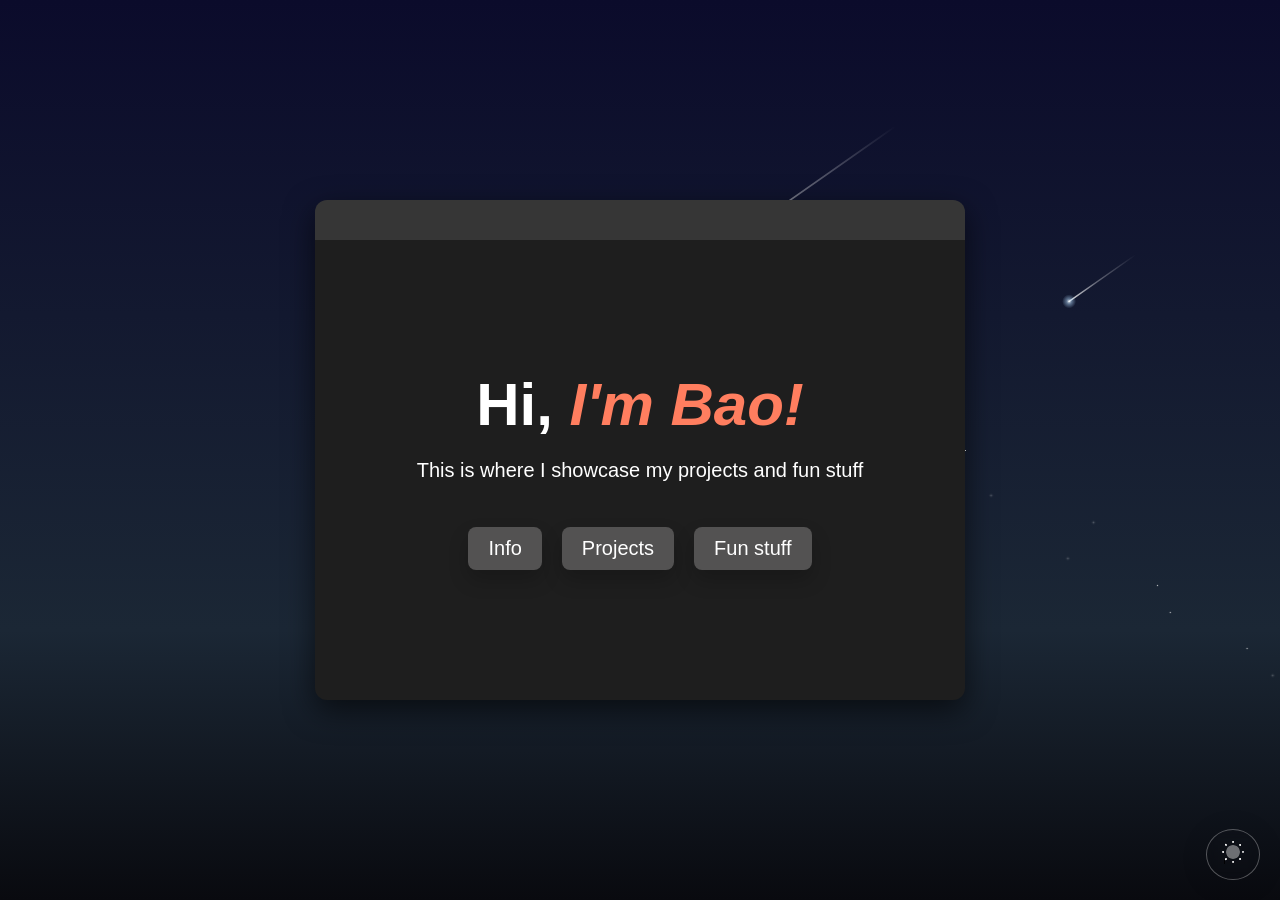
==== index.html @ 6e3f6411 "Add files via upload" ====
<!DOCTYPE html>
<html lang="en">
<head>
    <meta charset="UTF-8">
    <meta name="viewport" content="width=device-width, initial-scale=1.0, maximum-scale=1.0, user-scalable=no">
    <title>Bao's Website</title>
    <link rel="stylesheet" href="design.css">
</head>
<body>
    <div class="card">
        <h1>Hi, <em class="orange">I'm Bao!</em></h1>
        <p>This is where I showcase my projects and fun stuff</p>

        <div class="button-group">
            <button id="btn1">Info</button>
            <button id="btn2">Projects</button>
            <button id="btn3">Fun stuff</button>
        </div>

        <!-- POPUP 1 - Info -->
        <div class="popup" id="popup1">
            <div class="popup-content popup-info" id="infoScroll">
                <div class="scroll-progress-bar" id="scrollProgressBar"></div>
                <button class="close-btn close-btn-info" aria-label="Close">
                    <svg class="close-icon" viewBox="0 0 40 40" xmlns="http://www.w3.org/2000/svg">
                        <circle class="close-ring" cx="20" cy="20" r="17" fill="none" stroke-width="2"/>
                        <line class="close-line" x1="13" y1="13" x2="27" y2="27" stroke-width="2.5" stroke-linecap="round"/>
                        <line class="close-line" x1="27" y1="13" x2="13" y2="27" stroke-width="2.5" stroke-linecap="round"/>
                    </svg>
                </button>

                <!-- Header banner -->
                <div class="info-header">
                    <img src="Bao.jpg" alt="Avatar" class="info-avatar">
                    <h2 class="info-name">Bao Nguyen</h2>
                    <p class="info-title"><span id="typedTitle"></span><span class="typed-cursor">|</span></p>
                    <div class="info-status">
                        <span class="status-dot"></span>
                        Online
                    </div>
                </div>

                <!-- Body -->
                <div class="info-body">

                    <!-- About -->
                    <div class="info-section">
                        <div class="section-header">About <span class="section-line"></span></div>
                        <div class="info-row border-bottom">
                            <span class="info-label">Full name</span>
                            <span class="info-value">Bao Nguyen</span>
                        </div>
                        <div class="info-row border-bottom">
                            <span class="info-label">Date of birth</span>
                            <span class="info-value">Jan 22, 2004</span>
                        </div>
                        <div class="info-row">
                            <span class="info-label">Temporary Location:</span>
                            <span class="info-value">Orlando, Florida, US</span>
                        </div>
                    </div>

                    <!-- Spoken Languages -->
                    <div class="info-section">
                        <div class="section-header">Spoken Languages <span class="section-line"></span></div>
                        <div class="tag-row">
                            <span class="lang-tag">
                                &#127483;&#127475; Vietnamese
                                <span class="lang-badge badge-native">Native</span>
                            </span>
                            <span class="lang-tag">
                                &#127482;&#127480; English
                                <span class="lang-badge badge-fluent">Fluent</span>
                            </span>
                        </div>
                    </div>

                    <!-- Education -->
                    <div class="info-section">
                        <div class="section-header">Education <span class="section-line"></span></div>
                        <div class="edu-row border-bottom">
                            <div class="edu-icon">&#127963;&#65039;</div>
                            <div>
                                <div class="edu-name">University of Central Florida</div>
                                <div class="edu-sub">UCF &mdash; Computer Science</div>
                            </div>
                        </div>
                        <div class="edu-row">
                            <div class="edu-icon">&#128218;</div>
                            <div>
                                <div class="edu-name">Valencia College</div>
                                <div class="edu-sub">Associate of Arts</div>
                            </div>
                        </div>
                    </div>

                    <!-- Programming Languages -->
                    <div class="info-section">
                        <div class="section-header">Programming Languages <span class="section-line"></span></div>

                        <div class="keyboard-tray">
                            <div class="keyboard-label">// bao's stack</div>

                            <!-- Row 1: Python · HTML · CSS -->
                            <div class="key-row">
                                <div class="keycap" data-lang="Python" data-pct="100" data-col="#ffd343" data-desc="scripting &amp; automation" style="background:#b38700;box-shadow:0 5px 0 #7a5c00,0 6px 12px rgba(0,0,0,0.4);">
                                    <div class="kc-face" style="background:linear-gradient(145deg,#ffd343,#f0bc1a);">
                                        <span class="kc-emoji">🐍</span>
                                        <span class="kc-label" style="color:#3d2800;">Python</span>
                                        <span class="kc-sub" style="color:#7a5200;">.py</span>
                                    </div>
                                </div>
                                <div class="keycap" data-lang="HTML" data-pct="100" data-col="#e34c26" data-desc="markup &amp; structure" style="background:#8a2510;box-shadow:0 5px 0 #5a1008,0 6px 12px rgba(0,0,0,0.4);">
                                    <div class="kc-face" style="background:linear-gradient(145deg,#e34c26,#c43a1a);">
                                        <span class="kc-emoji">🌐</span>
                                        <span class="kc-label" style="color:#ffe8e0;">HTML</span>
                                        <span class="kc-sub" style="color:rgba(255,220,200,0.6);">.html</span>
                                    </div>
                                </div>
                                <div class="keycap" data-lang="CSS" data-pct="100" data-col="#4a90d9" data-desc="styling &amp; layout" style="background:#14318a;box-shadow:0 5px 0 #0c1f5e,0 6px 12px rgba(0,0,0,0.4);">
                                    <div class="kc-face" style="background:linear-gradient(145deg,#3b5ce4,#264de4);">
                                        <span class="kc-emoji">🎨</span>
                                        <span class="kc-label" style="color:#e0eaff;">CSS</span>
                                        <span class="kc-sub" style="color:rgba(180,200,255,0.6);">.css</span>
                                    </div>
                                </div>
                            </div>

                            <!-- Row 2: C++ · JS · TS -->
                            <div class="key-row key-row-offset">
                                <div class="keycap" data-lang="C++" data-pct="95" data-col="#6ab0f5" data-desc="systems &amp; algorithms" style="background:#003d6e;box-shadow:0 5px 0 #002244,0 6px 12px rgba(0,0,0,0.4);">
                                    <div class="kc-face" style="background:linear-gradient(145deg,#0077cc,#00599c);">
                                        <span class="kc-emoji">⚙️</span>
                                        <span class="kc-label" style="color:#cce8ff;">C++</span>
                                        <span class="kc-sub" style="color:rgba(150,210,255,0.6);">.cpp</span>
                                    </div>
                                </div>
                                <div class="keycap" data-lang="JavaScript" data-pct="80" data-col="#f7df1e" data-desc="web interactivity" style="background:#7a6200;box-shadow:0 5px 0 #4a3a00,0 6px 12px rgba(0,0,0,0.4);">
                                    <div class="kc-face" style="background:linear-gradient(145deg,#f7df1e,#e8cc00);">
                                        <span class="kc-emoji">☕</span>
                                        <span class="kc-label" style="color:#2d2200;">JS</span>
                                        <span class="kc-sub" style="color:rgba(80,60,0,0.5);">.js</span>
                                    </div>
                                </div>
                                <div class="keycap" data-lang="TypeScript" data-pct="50" data-col="#4a90d9" data-desc="typed JS &amp; safety" style="background:#1a3d6e;box-shadow:0 5px 0 #0e2444,0 6px 12px rgba(0,0,0,0.4);">
                                    <div class="kc-face" style="background:linear-gradient(145deg,#4a90d9,#3178c6);">
                                        <svg width="20" height="20" viewBox="0 0 400 400" xmlns="http://www.w3.org/2000/svg" style="border-radius:4px;flex-shrink:0;margin-bottom:2px;">
                                            <rect width="400" height="400" rx="40" fill="rgba(255,255,255,0.15)"/>
                                            <path d="M87.7 242.3v-23.6h96.6v23.6H148v117.4h-24.1V242.3H87.7zm128.4-23.6h27.3l32.7 52.8 32.7-52.8H336l-48.7 74.4 52.1 79.7h-27.7l-35.3-56.7-35.1 56.7h-27.5l52.3-79.7-50-74.4z" fill="white"/>
                                        </svg>
                                        <span class="kc-label" style="color:#e0f0ff;">TypeScript</span>
                                        <span class="kc-sub" style="color:rgba(180,220,255,0.6);">.ts</span>
                                    </div>
                                </div>
                            </div>
                        </div>
                    </div>

                    <!-- Interests -->
                    <div class="info-section">
                        <div class="section-header">Interests <span class="section-line"></span></div>

                        <!-- Row 1: Gaming (wide) + J-Pop (narrow) -->
                        <div class="ib-grid ib-mb">
                            <div class="ib ib-gaming">
                                <div class="ib-emoji">🎮</div>
                                <div class="ib-label" style="color:#e2d9ff;">Gaming</div>
                                <div class="ib-sub" style="color:#b8a8ff;">Elden Ring</div>
                                <div class="ib-dots">
                                    <div class="ib-dot"></div>
                                    <div class="ib-dot"></div>
                                    <div class="ib-dot"></div>
                                </div>
                            </div>
                        </div>

                        <!-- Now Playing widget -->
                        <div class="now-playing ib-mb">
                            <img src="Vivarium.jpg" alt="Album Art" class="np-album">
                            <div class="np-info">
                                <div class="np-badge">▶ NOW PLAYING</div>
                                <div class="np-song">Vivarium</div>
                                <div class="np-artist">ADO</div>
                            </div>
                            <div class="np-bars">
                                <div class="np-bar"></div>
                                <div class="np-bar"></div>
                                <div class="np-bar"></div>
                                <div class="np-bar"></div>
                                <div class="np-bar"></div>
                            </div>
                        </div>

                        <!-- Row 2: Otters (narrow) + Web Dev (wide) -->
                        <div class="ib-grid ib-grid-4060 ib-mb">
                            <div class="ib ib-otters">
                                <img src="otter.jpg" alt="Otter" class="ib-otter-svg" style="width:64px;height:64px;object-fit:cover;border-radius:50%;">
                                <div class="ib-label" style="color:#6b3a10;">Otters</div>
                                <div class="ib-sub" style="color:#a06030;">My Lucky Animal 🤎</div>
                            </div>
                            <div class="ib ib-webdev">
                                <div class="ib-emoji">💻</div>
                                <div class="ib-label" style="color:#86efac;">Web Dev</div>
                                <div class="ib-sub" style="color:#4ade80;">$ The magic the build everything from my imagination $</div>
                                <span class="ib-cursor"></span>
                            </div>
                        </div>

                        <!-- Row 3: Night Coding + Game Coding (equal) -->
                        <div class="ib-grid ib-grid-5050">
                            <div class="ib ib-night">
                                <div class="ib-stars"></div>
                                <div class="ib-emoji">🌙</div>
                                <div class="ib-label" style="color:#c7d2fe;">Night Coding</div>
                                <div class="ib-sub" style="color:#818cf8;">Night Owl team</div>
                            </div>
                            <div class="ib ib-gamecoding">
                                <div class="ib-emoji">🕹️</div>
                                <div class="ib-label" style="color:#f5d0fe;">Game Coding</div>
                                <div class="ib-sub" style="color:#d946ef;">Develop logical thinking and problem-solving skills</div>
                                <div class="ib-pixels">
                                    <div style="background:#e040fb;"></div>
                                    <div style="background:#e040fb;"></div>
                                    <div style="background:transparent;"></div>
                                    <div style="background:#e040fb;"></div>
                                    <div style="background:#e040fb;"></div>
                                    <div style="background:#e040fb;"></div>
                                    <div style="background:transparent;"></div>
                                    <div style="background:#e040fb;"></div>
                                    <div style="background:transparent;"></div>
                                </div>
                            </div>
                        </div>
                    </div>

                    <!-- Social -->
                    <div class="info-section">
                        <div class="section-header">Social <span class="section-line"></span></div>
                        <a href="https://github.com/Barone-Ng" target="_blank" class="social-link">
                            <div class="social-icon" style="background:#1a1a1a;">
                                <svg width="17" height="17" viewBox="0 0 16 16" fill="#fff"><path d="M8 0C3.58 0 0 3.58 0 8c0 3.54 2.29 6.53 5.47 7.59.4.07.55-.17.55-.38 0-.19-.01-.82-.01-1.49-2.01.37-2.53-.49-2.69-.94-.09-.23-.48-.94-.82-1.13-.28-.15-.68-.52-.01-.53.63-.01 1.08.58 1.23.82.72 1.21 1.87.87 2.33.66.07-.52.28-.87.51-1.07-1.78-.2-3.64-.89-3.64-3.95 0-.87.31-1.59.82-2.15-.08-.2-.36-1.02.08-2.12 0 0 .67-.21 2.2.82.64-.18 1.32-.27 2-.27.68 0 1.36.09 2 .27 1.53-1.04 2.2-.82 2.2-.82.44 1.1.16 1.92.08 2.12.51.56.82 1.27.82 2.15 0 3.07-1.87 3.75-3.65 3.95.29.25.54.73.54 1.48 0 1.07-.01 1.93-.01 2.2 0 .21.15.46.55.38A8.013 8.013 0 0016 8c0-4.42-3.58-8-8-8z"/></svg>
                            </div>
                            <div class="social-text">
                                <div class="social-name">GitHub</div>
                                <div class="social-handle">@Barone-Ng</div>
                            </div>
                            <span class="social-arrow">&#8599;</span>
                        </a>

                        <a href="https://www.instagram.com/itsmebarone/" target="_blank" class="social-link social-link-mt">
                            <div class="social-icon" style="background:linear-gradient(45deg,#f09433,#e6683c,#dc2743,#cc2366,#bc1888);">
                                <svg width="16" height="16" viewBox="0 0 24 24" fill="none" stroke="#fff" stroke-width="2" stroke-linecap="round" stroke-linejoin="round"><rect x="2" y="2" width="20" height="20" rx="5" ry="5"/><circle cx="12" cy="12" r="4"/><circle cx="17.5" cy="6.5" r="1" fill="#fff" stroke="none"/></svg>
                            </div>
                            <div class="social-text">
                                <div class="social-name">Instagram</div>
                                <div class="social-handle">@itsmebarone</div>
                            </div>
                            <span class="social-arrow">&#8599;</span>
                        </a>

                        <a href="mailto:baronenguyen2201@gmail.com" class="social-link social-link-mt">
                            <div class="social-icon" style="background:#4CAF50;">
                                <svg width="16" height="16" viewBox="0 0 24 24" fill="none" stroke="#fff" stroke-width="2" stroke-linecap="round" stroke-linejoin="round"><path d="M4 4h16c1.1 0 2 .9 2 2v12c0 1.1-.9 2-2 2H4c-1.1 0-2-.9-2-2V6c0-1.1.9-2 2-2z"/><polyline points="22,6 12,13 2,6"/></svg>
                            </div>
                            <div class="social-text">
                                <div class="social-name">Email</div>
                                <div class="social-handle">baronenguyen2201@gmail.com</div>
                            </div>
                            <span class="social-arrow">&#8599;</span>
                        </a>

                    </div>

                </div>
            </div>
        </div>

        <!-- POPUP 2 - Projects -->
        <div class="popup" id="popup2">
            <div class="popup-content">
                <span class="close-btn">&times;</span>
                <h3>Projects</h3>
                <p>For now, I only have this website!</p>
            </div>
        </div>

        <!-- POPUP 3 - Fun stuff -->
        <div class="popup" id="popup3">
            <div class="popup-content popup-fun">
                <span class="close-btn">&times;</span>
                <h3>Fun stuff</h3>
                <div class="fun-grid">
                    <a class="fun-btn" href="LightOut.html"><span class="fun-icon">💡</span><span class="fun-label">Lights Out</span><span class="fun-arrow">↗</span></a>
                    <a class="fun-btn" href="Tictactoe.html"><span class="fun-icon">❌</span><span class="fun-label">Tic-Tac-Toe</span><span class="fun-arrow">↗</span></a>
                    <a class="fun-btn" href="MemoryMatch.html"><span class="fun-icon">🧠</span><span class="fun-label">Love Match</span><span class="fun-arrow">↗</span></a>
                    <a class="fun-btn" href="Slotmachine.html"><span class="fun-icon">🎰</span><span class="fun-label">Galaxy Slots</span><span class="fun-arrow">↗</span></a>
                    <a class="fun-btn" href="Wordle.html"><span class="fun-icon">🟩</span><span class="fun-label">Wordle</span><span class="fun-arrow">↗</span></a>
                    <a class="fun-btn" href="WordSniper.html"><span class="fun-icon">🕵️</span><span class="fun-label">Word Sniper</span><span class="fun-arrow">↗</span></a>
                </div>
            </div>
        </div>

    </div>

    <!-- Shooting Star -->
    <div class="stars-container">
        <div class="stars"></div>
        <canvas id="shootingStarsCanvas"></canvas>
    </div>

    <!-- Aurora -->


    <!-- Gradient wave -->
    <div class="wave-container">
        <div class="wave"></div>
        <div class="wave"></div>
        <div class="wave"></div>
    </div>

    <button id="themeToggle" class="theme-btn"><img src="[data-uri]" alt="icon" /></button>

    <script>
        // Prevent double-tap zoom on iOS and Android
        let lastTouchEnd = 0;

        document.addEventListener('touchend', function(event) {
            const now = Date.now();
            
            if (now - lastTouchEnd <= 300) {
            event.preventDefault();
            }
            
            lastTouchEnd = now;
        }, { passive: false });

        // Optional: Also prevent zoom on gesture (pinch zoom)
        document.addEventListener('gesturestart', function(e) {
            e.preventDefault();
        }, { passive: false });
    </script>
    <script src="script.js"></script>
</body>
</html>
---- design.css ----
/* ─── Reset ─────────────────────────────────────────── */
* {
    margin: 0;
    padding: 0;
    box-sizing: border-box;
}

/* ─── Body ───────────────────────────────────────────── */
body {
    display: flex;
    justify-content: center;
    align-items: center;
    background-color: white;
    height: 100vh;
    margin: auto;
    font-family: -apple-system, BlinkMacSystemFont, sans-serif;
    overflow: hidden;
    background: linear-gradient(315deg, rgb(207, 207, 207), rgba(60,132,206,1) 38%, rgb(47,185,245) 68%, rgb(83,96,246) 98%);
    animation: gradient 15s ease infinite;
    background-size: 400% 400%;
    background-attachment: fixed;
    font-size: 30px;
}

/* ─── Theme toggle button ────────────────────────────── */
.theme-btn {
    position: fixed;
    bottom: 20px;
    right: 20px;
    padding: 10px 14px;
    border: 1px solid rgba(255, 255, 255, 0.3);
    border-radius: 50%;
    font-size: 18px;
    cursor: pointer;
    text-align: center;
    align-items: center;
    justify-content: center;
    background: #11111100;
    backdrop-filter: blur(5px);
    color: white;
    box-shadow: 0 4px 30px rgba(0, 0, 0, 0.1);
    transition: 0.3s;
}
body:not(.dark) .theme-btn {
    background: #424040;
    border-color: transparent;
}
.theme-btn:hover { transform: scale(1.2); }

/* ─── Dark mode ──────────────────────────────────────── */
.dark {
    min-height: 100vh;
    background: linear-gradient(to bottom, #0b0b2b, #1b2735 70%, #090a0f);
    overflow: hidden;
}
.dark .card {
    background: #1e1e1e;
    color: white;
    box-shadow: 0 10px 30px rgba(0,0,0,0.6);
}

/* ─── Main card ──────────────────────────────────────── */
.card {
    position: relative;
    display: flex;
    z-index: 2;
    flex-direction: column;
    justify-content: center;
    align-items: center;
    text-align: center;
    background: white;
    width: 650px;
    height: 500px;
    padding: 30px;
    border-radius: 12px;
    border-top: 40px solid rgb(54,54,54);
    box-shadow: 0 15px 20px black;
    color: black;
    transition: transform 0.3s ease, box-shadow 0.3s ease;
}
.card p { margin-top: 20px; font-size: 20px; }
.card:hover {
    transform: translateY(-8px);
    box-shadow: 0 25px 50px rgba(0,0,0,0.25);
}

/* ─── Card buttons ───────────────────────────────────── */
.card button {
    display: block;
    margin: 20px auto 0 auto;
    padding: 10px 20px;
    border: none;
    border-radius: 8px;
    background: rgb(83,82,82);
    color: white;
    font-size: 20px;
    cursor: pointer;
    transition: 0.3s;
    box-shadow: 0 10px 20px rgba(0,0,0,0.2);
}
.button-group {
    display: flex;
    gap: 20px;
    margin-top: 25px;
}
.card button:hover {
    background: #ff7e5f;
    transform: scale(1.2);
}

/* ─── Popup overlay ──────────────────────────────────── */
.popup {
    position: fixed;
    top: 0; left: 0;
    width: 100%; height: 100%;
    display: flex;
    justify-content: center;
    align-items: center;
    background: rgba(0,0,0,0.5);
    opacity: 0;
    pointer-events: none;
    transition: opacity 0.3s ease;
}
.popup.active {
    opacity: 1;
    pointer-events: auto;
}

/* ─── Popup content (default small) ─────────────────── */
.popup-content {
    position: absolute;
    cursor: grab;
    background: white;
    padding: 30px;
    border-radius: 12px;
    border-top: 20px solid rgb(54,54,54);
    width: 300px;
    text-align: left;
    color: black;
    transform: scale(0.8);
    transition: transform 0.3s ease;
}
.popup-content.dragging { cursor: grabbing; }
.popup-content h3 { text-align: center; }
.popup.active .popup-content { transform: scale(1); }

/* ─── Info popup overrides ───────────────────────────── */
.popup-info::-webkit-scrollbar { display: none; }
.popup-info {
    -ms-overflow-style: none;
    scrollbar-width: none;
    width: min(92vw, 420px);
    max-height: 85vh;
    overflow-y: auto;
    padding: 0;
    border-radius: 16px;
    border-top: none;
    background: white;
    display: flex;
    flex-direction: column;
}

/* ─── Close button (default) ─────────────────────────── */
.close-btn {
    position: absolute;
    top: 15px; right: 20px;
    font-size: 30px;
    cursor: pointer;
    color: red;
    background: none;
    border: none;
    line-height: 1;
    padding: 0;
}

/* ─── Info popup creative close button ───────────────── */
.card .close-btn-info,
.close-btn-info {
    position: absolute;
    top: 12px; right: 14px;
    width: 40px; height: 40px;
    padding: 0;
    border: none;
    outline: none;
    background: transparent;
    -webkit-appearance: none;
    appearance: none;
    border-radius: 50%;
    cursor: pointer;
    z-index: 200;
    transition: background 0.25s ease, transform 0.25s ease;
    display: flex;
    align-items: center;
    justify-content: center;
    box-shadow: none;
    -webkit-tap-highlight-color: transparent;
}
.close-btn-info:hover {
    background: rgba(255, 90, 60, 0.15);
    transform: scale(1.12);
}
.close-btn-info:hover,
.close-btn-info:focus {
    box-shadow: none;
}
.close-btn-info:active {
    transform: scale(0.93);
}
.close-icon {
    width: 40px; height: 40px;
    display: block;
    overflow: visible;
}
.close-ring {
    stroke: rgba(255,255,255,0.7);
    stroke-dasharray: 107;
    stroke-dashoffset: 107;
    animation: ringDraw 0.55s cubic-bezier(.4,0,.2,1) 0.05s forwards;
    transition: stroke 0.2s ease;
}
.close-btn-info:hover .close-ring {
    stroke: #ff6b4a;
    filter: drop-shadow(0 0 4px rgba(255,107,74,0.7));
}
.close-line {
    stroke: rgba(255,255,255,0.9);
    stroke-dasharray: 20;
    stroke-dashoffset: 20;
    animation: lineDraw 0.3s ease forwards;
    transition: stroke 0.2s ease;
}
.close-line:nth-child(2) { animation-delay: 0.45s; }
.close-line:nth-child(3) { animation-delay: 0.55s; }
.close-btn-info:hover .close-line {
    stroke: #ff6b4a;
}
.close-btn-info:hover .close-icon {
    animation: spinOnce 0.4s cubic-bezier(.4,0,.2,1) forwards;
}
@keyframes ringDraw {
    to { stroke-dashoffset: 0; }
}
@keyframes lineDraw {
    to { stroke-dashoffset: 0; }
}
@keyframes spinOnce {
    from { transform: rotate(0deg); }
    to   { transform: rotate(90deg); }
}

/* ─── Info header banner ─────────────────────────────── */
.info-header {
    background: linear-gradient(135deg, #ff7e5f, #feb47b);
    padding: 28px 28px 20px;
    text-align: center;
}
.info-avatar {
    width: 96px; height: 96px;
    border-radius: 50%;
    border: 4px solid white;
    object-fit: cover;
}
.info-name {
    font-family: monospace;
    color: white;
    font-size: 1.3rem;
    margin: 0;
}
.info-title {
    color: rgba(255,255,255,0.8);
    font-size: 0.78rem;
    margin-top: 4px;
    font-family: monospace;
}
.info-status {
    display: inline-flex;
    align-items: center;
    gap: 6px;
    background: rgba(255,255,255,0.2);
    border-radius: 30px;
    padding: 4px 12px;
    margin-top: 10px;
    font-size: 0.72rem;
    color: white;
}
.status-dot {
    width: 7px; height: 7px;
    border-radius: 50%;
    background: #4ade80;
    display: inline-block;
    animation: blink 2s infinite;
}
@keyframes blink {
    0%, 100% { opacity: 1; }
    50% { opacity: 0.3; }
}

/* ─── Info body ──────────────────────────────────────── */
.info-body {
    padding: 20px 24px;
    display: flex;
    flex-direction: column;
    gap: 18px;
}
.info-section { display: flex; flex-direction: column; }

/* ─── Section header ─────────────────────────────────── */
.section-header {
    font-family: monospace;
    font-size: 0.65rem;
    color: #ff7e5f;
    letter-spacing: 3px;
    text-transform: uppercase;
    margin-bottom: 10px;
    display: flex;
    align-items: center;
    gap: 8px;
}
.section-line {
    flex: 1;
    height: 1px;
    background: #eee;
    display: block;
}

/* ─── About rows ─────────────────────────────────────── */
.info-row {
    display: flex;
    justify-content: space-between;
    padding: 8px 0;
    font-size: 0.85rem;
}
.info-row.border-bottom { border-bottom: 1px solid #f0f0f0; }
.info-label { color: #999; }
.info-value { font-weight: 600; }

/* ─── Spoken language tags ───────────────────────────── */
.tag-row { display: flex; gap: 8px; flex-wrap: wrap; }
.lang-tag {
    display: inline-flex;
    align-items: center;
    gap: 6px;
    background: #f5f5f5;
    border: 1px solid #eee;
    border-radius: 30px;
    padding: 5px 13px;
    font-size: 0.78rem;
}
.lang-tag:first-child { border-color: #ff7e5f; background: rgba(255,126,95,0.06); }
.lang-tag:last-child  { border-color: #4a90d9; background: rgba(74,144,217,0.06); }
.lang-badge {
    border-radius: 20px;
    padding: 1px 7px;
    font-size: 0.68rem;
    font-weight: 700;
    margin-left: 2px;
    color: white;
}
.badge-native { background: #ff7e5f; }
.badge-fluent  { background: #4a90d9; }

/* ─── Education rows ─────────────────────────────────── */
.edu-row {
    display: flex;
    align-items: center;
    gap: 12px;
    padding: 8px 0;
}
.edu-row.border-bottom { border-bottom: 1px solid #f0f0f0; }
.edu-icon {
    width: 36px; height: 36px;
    border-radius: 10px;
    background: rgba(255,126,95,0.1);
    border: 1px solid rgba(255,126,95,0.2);
    display: flex;
    align-items: center;
    justify-content: center;
    font-size: 1rem;
    flex-shrink: 0;
}
.edu-name { font-weight: 600; font-size: 0.85rem; }
.edu-sub  { color: #999; font-size: 0.75rem; margin-top: 1px; }

/* ─── Keyboard tray ──────────────────────────────────── */
.keyboard-tray {
    background: #2a2a2e;
    border-radius: 16px;
    padding: 14px 12px 12px;
    border: 2px solid #1a1a1e;
    box-shadow: 0 8px 0 #111, 0 10px 20px rgba(0,0,0,0.35);
}
.keyboard-label {
    font-family: monospace;
    font-size: 0.55rem;
    color: #555;
    letter-spacing: 2px;
    text-align: center;
    margin-bottom: 10px;
    text-transform: uppercase;
}
.key-row {
    display: flex;
    gap: 8px;
    justify-content: center;
    margin-bottom: 8px;
}
.key-row:last-child { margin-bottom: 0; }
.key-row-offset { padding-left: 16px; }

/* ─── Keycap ─────────────────────────────────────────── */
.keycap {
    position: relative;
    display: inline-flex;
    flex-direction: column;
    align-items: center;
    justify-content: center;
    border-radius: 10px;
    cursor: pointer;
    user-select: none;
    width: 78px;
    height: 76px;
    transition: transform 0.08s ease, box-shadow 0.08s ease;
    -webkit-tap-highlight-color: transparent;
    overflow: visible;
    opacity: 0;
}
.keycap:active, .keycap.pressed {
    transform: translateY(3px) !important;
    box-shadow: none !important;
}
.keycap.popped {
    animation: keyPop 0.45s cubic-bezier(0.34,1.56,0.64,1) forwards;
}
@keyframes keyPop {
    0%   { opacity:0; transform: translateY(10px) scale(0.85); }
    70%  { transform: translateY(-3px) scale(1.04); }
    100% { opacity:1; transform: translateY(0) scale(1); }
}
.kc-face {
    width: 100%; height: 100%;
    border-radius: 8px;
    display: flex;
    flex-direction: column;
    align-items: center;
    justify-content: center;
    gap: 3px;
    padding: 8px 6px 6px;
    box-sizing: border-box;
    position: relative;
    overflow: hidden;
}
.kc-face::before {
    content: '';
    position: absolute;
    top: 0; left: 0; right: 0;
    height: 45%;
    background: linear-gradient(180deg, rgba(255,255,255,0.18) 0%, transparent 100%);
    border-radius: 8px 8px 0 0;
    pointer-events: none;
}
.kc-emoji { font-size: 1.3rem; line-height: 1; }
.kc-label {
    font-family: monospace;
    font-weight: 800;
    font-size: 0.68rem;
    letter-spacing: 0.5px;
    text-align: center;
    line-height: 1.1;
}
.kc-sub {
    font-family: monospace;
    font-size: 0.52rem;
    opacity: 0.55;
    letter-spacing: 0.3px;
}

/* ─── Keycap popup tooltip ───────────────────────────── */
.kc-popup {
    position: absolute;
    bottom: calc(100% + 12px);
    left: 50%;
    transform: translateX(-50%) translateY(8px) scale(0.92);
    background: #12121f;
    border: 1.5px solid var(--kc-col, #888);
    border-radius: 11px;
    padding: 10px 12px 9px;
    width: 140px;
    box-shadow: 0 12px 32px rgba(0,0,0,0.55), 0 0 0 1px rgba(255,255,255,0.03);
    pointer-events: none;
    opacity: 0;
    transition: opacity 0.2s ease, transform 0.22s cubic-bezier(0.34,1.4,0.64,1);
    z-index: 200;
}
.kc-popup.kc-show {
    opacity: 1;
    transform: translateX(-50%) translateY(0) scale(1);
}
.kc-popup::after {
    content: '';
    position: absolute;
    top: 100%; left: 50%;
    transform: translateX(-50%);
    border: 7px solid transparent;
    border-top-color: var(--kc-col, #888);
}
.kc-popup-head {
    font-family: monospace;
    font-size: 0.72rem;
    font-weight: 800;
    color: var(--kc-col, #eee);
    display: flex;
    justify-content: space-between;
    align-items: center;
    margin-bottom: 7px;
}
.kc-popup-pct { font-size: 0.65rem; opacity: 0.75; }
.kc-popup-track {
    width: 100%;
    height: 7px;
    background: #252540;
    border-radius: 99px;
    overflow: hidden;
}
.kc-popup-fill {
    height: 100%;
    border-radius: 99px;
    width: 0%;
    background: var(--kc-col, #888);
    box-shadow: 0 0 8px var(--kc-col, #888);
    transition: width 0.65s cubic-bezier(0.22,1,0.36,1);
}
.kc-popup-label {
    font-family: monospace;
    font-size: 0.58rem;
    color: #555;
    margin-top: 6px;
    text-align: center;
    font-style: italic;
}

/* ─── Interest bento cards ───────────────────────────── */
.ib-grid { display: grid; gap: 7px; }
.ib-grid-6040 { grid-template-columns: 1.6fr 1fr; }
.ib-grid-4060 { grid-template-columns: 1fr 1.6fr; }
.ib-grid-5050 { grid-template-columns: 1fr 1fr; }
.ib-mb { margin-bottom: 7px; }

.ib {
    border-radius: 16px;
    overflow: hidden;
    position: relative;
    cursor: default;
    transition: transform 0.18s ease, box-shadow 0.18s ease;
    padding: 14px 16px;
}
.ib:hover { transform: translateY(-3px) scale(1.02); }
.ib::after {
    content: '';
    position: absolute;
    inset: 0;
    opacity: 0;
    background: linear-gradient(120deg, transparent 30%, rgba(255,255,255,0.35) 50%, transparent 70%);
    transition: opacity 0.3s;
    pointer-events: none;
}
.ib:hover::after { opacity: 1; animation: shimmer 0.6s ease forwards; }
@keyframes shimmer {
    from { background-position: -200% 0; }
    to   { background-position:  200% 0; }
}
.ib-emoji { font-size: 2rem; line-height: 1; display: block; }
.ib-label { font-weight: 800; letter-spacing: -0.3px; margin-top: 6px; font-size: 0.88rem; }
.ib-sub   { opacity: 0.65; font-size: 0.67rem; margin-top: 2px; }

/* individual card themes */
.ib-gaming     { background: linear-gradient(135deg,#1a0a2e,#2d1155); border: 1.5px solid #7c3aed; box-shadow: 0 0 18px #7c3aed30; }
.ib-jpop       { background: linear-gradient(160deg,#ff6b6b,#ffa552); border: 1.5px solid #ff8c42; box-shadow: 0 0 14px #ff6b6b25; }
.ib-otters     { background: linear-gradient(150deg,#fdf0e0,#f5d9b0); border: 1.5px solid #c8864a; box-shadow: 0 0 12px #c8864a20; text-align: center; padding: 14px 12px; }
.ib-webdev     { background: linear-gradient(135deg,#0d1f0d,#0a2a0a); border: 1.5px solid #22c55e; box-shadow: 0 0 16px #22c55e25; font-family: monospace; }
.ib-night      { background: linear-gradient(160deg,#0a0f2e,#141d4a); border: 1.5px solid #6366f1; box-shadow: 0 0 14px #6366f120; overflow: hidden; padding: 14px 12px; }
.ib-gamecoding { background: linear-gradient(135deg,#1a0030,#2d0050); border: 1.5px solid #e040fb; box-shadow: 0 0 14px #e040fb25; padding: 14px 12px; }

/* decorative elements inside cards */
.ib-dots {
    position: absolute;
    right: 12px; top: 10px;
    display: flex;
    flex-direction: column;
    gap: 4px;
    opacity: 0.25;
}
.ib-dot { width: 5px; height: 5px; border-radius: 50%; background: #e2d9ff; }

.ib-otter-svg { display: block; margin: 0 auto; }
.ib-otters .ib-label { font-size: 0.82rem; margin-top: 7px; }

.ib-cursor {
    display: inline-block;
    width: 6px; height: 11px;
    background: #4ade80;
    animation: blink 1s step-end infinite;
    vertical-align: middle;
    margin-left: 1px;
    border-radius: 1px;
}

.ib-stars {
    position: absolute;
    top: 8px; right: 8px;
    width: 3px; height: 3px;
    border-radius: 50%;
    background: white;
    opacity: 0.6;
    box-shadow: 8px 5px 0 white, 15px 2px 0 rgba(255,255,255,0.4), 5px 14px 0 rgba(255,255,255,0.5), 22px 10px 0 rgba(255,255,255,0.3);
}

.ib-pixels {
    position: absolute;
    bottom: 10px; right: 10px;
    display: grid;
    grid-template-columns: repeat(3, 5px);
    gap: 2px;
    opacity: 0.3;
}
.ib-pixels > div { width: 5px; height: 5px; }

/* ─── Social links ───────────────────────────────────── */
.social-link {
    display: flex;
    align-items: center;
    gap: 12px;
    padding: 11px 14px;
    border-radius: 12px;
    background: #f8f8f8;
    border: 1px solid #eee;
    text-decoration: none;
    color: #111;
    transition: all 0.2s;
}
.social-link:hover {
    border-color: #ff7e5f;
    background: rgba(255,126,95,0.06);
}
.social-link-mt { margin-top: 8px; }
.social-icon {
    width: 34px; height: 34px;
    border-radius: 9px;
    display: flex;
    align-items: center;
    justify-content: center;
    flex-shrink: 0;
}
.social-text { flex: 1; }
.social-name   { font-weight: 600; font-size: 0.85rem; }
.social-handle { color: #999; font-size: 0.75rem; }
.social-arrow  { color: #bbb; font-size: 0.8rem; }

/* ─── Misc ───────────────────────────────────────────── */
.orange { color: #ff7e5f; }

/* ─── Stars & shooting stars ─────────────────────────── */
.stars {
    width: 1px; height: 1px;
    position: absolute;
    background: white;
    box-shadow: 2vw 5vh 2px white, 10vw 8vh 2px white, 15vw 15vh 1px white,
        22vw 22vh 1px white, 28vw 12vh 2px white, 32vw 32vh 1px white,
        38vw 18vh 2px white, 42vw 35vh 1px white, 48vw 25vh 2px white,
        53vw 42vh 1px white, 58vw 15vh 2px white, 63vw 38vh 1px white,
        68vw 28vh 2px white, 73vw 45vh 1px white, 78vw 32vh 2px white,
        83vw 48vh 1px white, 88vw 20vh 2px white, 93vw 52vh 1px white,
        98vw 35vh 2px white, 5vw 60vh 1px white, 12vw 65vh 2px white,
        18vw 72vh 1px white, 25vw 78vh 2px white, 30vw 85vh 1px white,
        35vw 68vh 2px white, 40vw 82vh 1px white, 45vw 92vh 2px white,
        50vw 75vh 1px white, 55vw 88vh 2px white, 60vw 95vh 1px white,
        65vw 72vh 2px white, 70vw 85vh 1px white, 75vw 78vh 2px white,
        80vw 92vh 1px white, 85vw 82vh 2px white, 90vw 88vh 1px white,
        95vw 75vh 2px white;
    animation: twinkle 8s infinite linear;
}
.stars::after {
    content: "";
    position: absolute;
    width: 1px; height: 1px;
    background: white;
    box-shadow: 8vw 12vh 2px white, 16vw 18vh 1px white, 24vw 25vh 2px white,
        33vw 15vh 1px white, 41vw 28vh 2px white, 49vw 35vh 1px white,
        57vw 22vh 2px white, 65vw 42vh 1px white, 73vw 28vh 2px white,
        81vw 48vh 1px white, 89vw 32vh 2px white, 97vw 45vh 1px white,
        3vw 68vh 2px white, 11vw 75vh 1px white, 19vw 82vh 2px white,
        27vw 88vh 1px white, 35vw 72vh 2px white, 43vw 85vh 1px white,
        51vw 92vh 2px white, 59vw 78vh 1px white;
    animation: twinkle 6s infinite linear reverse;
}
#shootingStarsCanvas {
    position: fixed;
    top: 0; left: 0;
    width: 100%; height: 100%;
    pointer-events: none;
    z-index: 0;
}

/* ─── Gradient wave ──────────────────────────────────── */
@keyframes gradient {
    0%   { background-position: 0% 0%; }
    50%  { background-position: 100% 100%; }
    100% { background-position: 0% 0%; }
}
.wave {
    background: rgb(255, 239, 239);
    border-radius: 1000% 1000% 0 0;
    position: absolute;
    width: 200%;
    height: 12em;
    animation: wave 10s -3s linear infinite;
    transform: translate3d(0,0,0);
    bottom: 0; left: 0;
    z-index: 0;
}
.wave:nth-of-type(2) { bottom: -1.25em; animation: wave 18s linear reverse infinite; opacity: 0.8; }
.wave:nth-of-type(3) { bottom: -2.5em;  animation: wave 20s -1s reverse infinite;   opacity: 0.9; }

@keyframes wave {
    2%   { transform: translateX(1); }
    25%  { transform: translateX(-25%); }
    50%  { transform: translateX(-50%); }
    75%  { transform: translateX(-25%); }
    100% { transform: translateX(1); }
}

/* ─── Stars/wave container visibility ───────────────── */
.stars-container { display: block; }
.wave-container  { display: none; }

/* ─── Scroll progress bar ────────────────────────────── */
.scroll-progress-bar {
    position: sticky;
    top: 0;
    left: 0;
    width: 0%;
    height: 3px;
    background: linear-gradient(90deg, #ff7e5f, #feb47b);
    border-radius: 0 2px 2px 0;
    z-index: 100;
    transition: width 0.1s linear;
    box-shadow: 0 0 8px rgba(255,126,95,0.6);
}

/* ─── Typing animation cursor ────────────────────────── */
.typed-cursor {
    display: inline-block;
    color: rgba(255,255,255,0.8);
    animation: cursorBlink 0.75s step-end infinite;
    font-weight: 300;
    margin-left: 1px;
}
@keyframes cursorBlink {
    0%, 100% { opacity: 1; }
    50%       { opacity: 0; }
}

/* ─── Now Playing widget ─────────────────────────────── */
.now-playing {
    display: flex;
    align-items: center;
    gap: 12px;
    background: linear-gradient(135deg, #1a0a2e, #2d0a4e);
    border: 1.5px solid #a855f7;
    border-radius: 14px;
    padding: 11px 14px;
    box-shadow: 0 0 18px rgba(168,85,247,0.2);
}
.np-album {
    font-size: 2rem;
    width: 44px;
    height: 44px;
    border-radius: 10px;
    background: rgba(168,85,247,0.15);
    border: 1px solid rgba(168,85,247,0.3);
    display: flex;
    align-items: center;
    justify-content: center;
    flex-shrink: 0;
    animation: albumSpin 12s linear infinite;
}
@keyframes albumSpin {
    from { transform: rotate(0deg); }
    to   { transform: rotate(360deg); }
}
.np-info { flex: 1; min-width: 0; }
.np-badge {
    font-family: monospace;
    font-size: 0.55rem;
    color: #a855f7;
    letter-spacing: 2px;
    margin-bottom: 3px;
}
.np-song {
    font-weight: 800;
    font-size: 0.85rem;
    color: #f0e6ff;
    white-space: nowrap;
    overflow: hidden;
    text-overflow: ellipsis;
}
.np-artist {
    font-size: 0.72rem;
    color: rgba(200,170,255,0.65);
    margin-top: 1px;
}
/* Equalizer bars */
.np-bars {
    display: flex;
    align-items: flex-end;
    gap: 3px;
    height: 24px;
    flex-shrink: 0;
}
.np-bar {
    width: 4px;
    border-radius: 2px;
    background: linear-gradient(to top, #a855f7, #e879f9);
    animation: eqBounce 0.8s ease-in-out infinite alternate;
}
.np-bar:nth-child(1) { animation-delay: 0.0s; height: 60%; }
.np-bar:nth-child(2) { animation-delay: 0.15s; height: 90%; }
.np-bar:nth-child(3) { animation-delay: 0.3s;  height: 45%; }
.np-bar:nth-child(4) { animation-delay: 0.45s; height: 75%; }
.np-bar:nth-child(5) { animation-delay: 0.1s;  height: 55%; }
@keyframes eqBounce {
    from { transform: scaleY(0.3); }
    to   { transform: scaleY(1);   }
}

/* ─── GitHub stats badges ────────────────────────────── */
.gh-stats {
    display: flex;
    flex-direction: column;
    gap: 3px;
    align-items: flex-end;
    margin-left: auto;
    margin-right: 8px;
}
.gh-stat {
    font-family: monospace;
    font-size: 0.62rem;
    color: #999;
    background: #f0f0f0;
    border-radius: 20px;
    padding: 2px 8px;
    white-space: nowrap;
}

/* ─── GitHub contribution heatmap ────────────────────── */
.gh-contrib-card {
    margin-top: 10px;
    background: #0d1117;
    border: 1px solid #21262d;
    border-radius: 12px;
    padding: 12px 14px 10px;
}
.gh-contrib-header {
    display: flex;
    justify-content: space-between;
    align-items: center;
    margin-bottom: 10px;
}
.gh-contrib-title {
    font-family: monospace;
    font-size: 0.65rem;
    color: #8b949e;
    letter-spacing: 1px;
    text-transform: uppercase;
}
.gh-contrib-count {
    font-family: monospace;
    font-size: 0.65rem;
    color: #39d353;
}
.gh-contrib-loading {
    font-family: monospace;
    font-size: 0.62rem;
    color: #444;
    text-align: center;
    padding: 12px 0;
    animation: blink 1.2s step-end infinite;
}
.gh-contrib-grid {
    display: flex;
    gap: 3px;
    overflow: hidden;
}
.gh-contrib-col {
    display: flex;
    flex-direction: column;
    gap: 3px;
}
.gh-contrib-cell {
    width: 9px;
    height: 9px;
    border-radius: 2px;
    background: #161b22;
    flex-shrink: 0;
    cursor: default;
    transition: transform 0.1s ease;
    position: relative;
}
.gh-contrib-cell:hover {
    transform: scale(1.4);
    z-index: 10;
}
.gh-contrib-cell[data-count="0"] { background: #161b22; }
.gh-contrib-cell[data-level="1"] { background: #0e4429; }
.gh-contrib-cell[data-level="2"] { background: #006d32; }
.gh-contrib-cell[data-level="3"] { background: #26a641; }
.gh-contrib-cell[data-level="4"] { background: #39d353; }
.gh-contrib-legend {
    display: flex;
    align-items: center;
    gap: 4px;
    margin-top: 8px;
    justify-content: flex-end;
    font-family: monospace;
    font-size: 0.58rem;
    color: #8b949e;
}
.gh-legend-box {
    width: 9px;
    height: 9px;
    border-radius: 2px;
}
/* ─── Fun stuff popup ────────────────────────────────── */
.popup-fun {
    width: min(92vw, 360px);
    cursor: default;
}
.popup-fun h3 {
    text-align: center;
    margin-bottom: 16px;
    font-size: 1.1rem;
    letter-spacing: 1px;
}

.fun-grid {
    display: grid;
    grid-template-columns: 1fr 1fr;
    gap: 10px;
}

.fun-btn {
    display: flex;
    flex-direction: column;
    align-items: flex-start;
    gap: 6px;
    padding: 14px 14px 12px;
    border-radius: 12px;
    border: 1.5px solid #e8e8e8;
    background: #f9f9f9;
    color: #333;
    text-decoration: none;
    transition: all 0.2s ease;
    cursor: pointer;
    position: relative;
    min-height: 80px;
}
.fun-btn:hover {
    background: #ff7e5f;
    border-color: #ff7e5f;
    color: white;
    transform: translateY(-3px);
    box-shadow: 0 6px 18px rgba(255,126,95,0.35);
}
.fun-btn:hover .fun-arrow { opacity: 1; }
.fun-btn:hover .fun-badge { background: white; color: #ff7e5f; }

.fun-icon { font-size: 1.4rem; line-height: 1; }

.fun-label {
    font-size: 0.82rem;
    font-weight: 600;
    line-height: 1.2;
    flex: 1;
}

.fun-arrow {
    position: absolute;
    top: 10px;
    right: 12px;
    font-size: 0.75rem;
    opacity: 0.3;
    transition: opacity 0.2s;
}

.fun-btn-new {
    border-color: #ffb8a0;
    background: rgba(255,126,95,0.06);
}

.fun-badge {
    font-size: 0.58rem;
    background: #ff7e5f;
    color: white;
    padding: 2px 7px;
    border-radius: 20px;
    font-weight: 700;
    letter-spacing: 0.5px;
    transition: all 0.2s;
}

/* Dark mode */
.dark .fun-btn {
    background: #2a2a2a;
    border-color: #3a3a3a;
    color: #ddd;
}
.dark .fun-btn:hover {
    background: #ff7e5f;
    border-color: #ff7e5f;
    color: white;
}
.dark .fun-btn-new {
    border-color: rgba(255,126,95,0.4);
    background: rgba(255,126,95,0.1);
}

/* Mobile */
@media (max-width: 700px) {
    .card {
        width: min(95vw, 420px);
        height: auto;
        min-height: 320px;
        padding: 24px 20px 28px;
        border-top-width: 28px;
    }
    .card h1 { font-size: 1.6rem; }
    .card p  { font-size: 0.95rem; margin-top: 12px; }
    .button-group {
        flex-wrap: wrap;
        justify-content: center;
        gap: 10px;
        margin-top: 18px;
    }
    .card button { font-size: 0.9rem; padding: 9px 18px; margin: 0; }
    .popup-info  { width: min(96vw, 420px); max-height: 90vh; }
    .popup-fun   { width: min(92vw, 340px); }
}
@media (max-width: 400px) {
    .fun-grid { grid-template-columns: 1fr; }
    .card h1 { font-size: 1.35rem; }
}
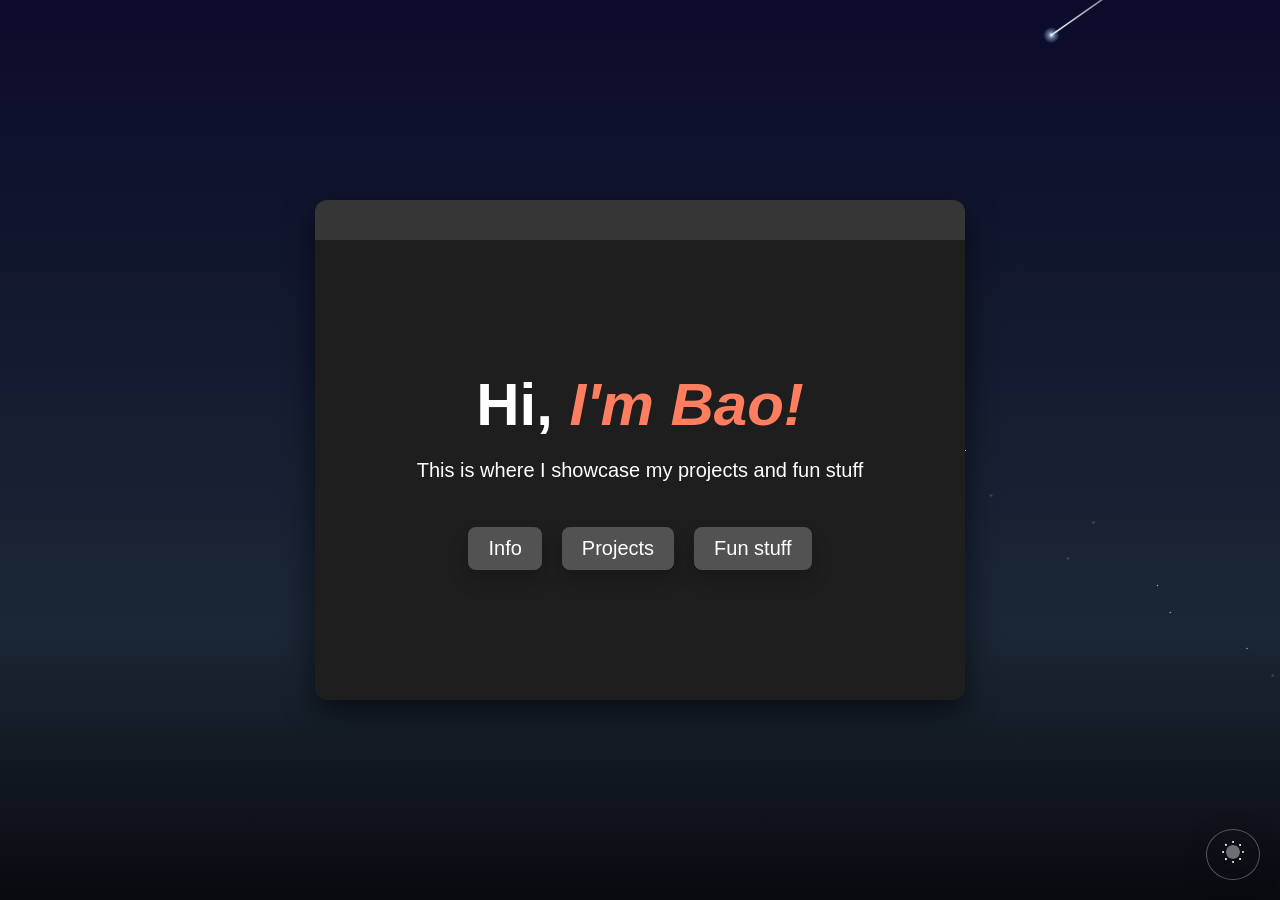
==== commit b4817506: "Add files via upload" ====
--- a/index.html
+++ b/index.html
@@ -195,13 +195,13 @@
                         <div class="ib-grid ib-grid-4060 ib-mb">
                             <div class="ib ib-otters">
                                 <img src="otter.jpg" alt="Otter" class="ib-otter-svg" style="width:64px;height:64px;object-fit:cover;border-radius:50%;">
-                                <div class="ib-label" style="color:#6b3a10;">Otters</div>
-                                <div class="ib-sub" style="color:#a06030;">My Lucky Animal 🤎</div>
+                                <div class="ib-label" style="color:#6b3a10;">OTTERS!!!!</div>
+                                <div class="ib-sub" style="color:#a06030;">🤎</div>
                             </div>
                             <div class="ib ib-webdev">
                                 <div class="ib-emoji">💻</div>
                                 <div class="ib-label" style="color:#86efac;">Web Dev</div>
-                                <div class="ib-sub" style="color:#4ade80;">$ The magic the build everything from my imagination $</div>
+                                <div class="ib-sub" style="color:#4ade80;"># The magic the build everything from my imagination #</div>
                                 <span class="ib-cursor"></span>
                             </div>
                         </div>
@@ -211,12 +211,13 @@
                             <div class="ib ib-night">
                                 <div class="ib-stars"></div>
                                 <div class="ib-emoji">🌙</div>
-                                <div class="ib-label" style="color:#c7d2fe;">Night Coding</div>
-                                <div class="ib-sub" style="color:#818cf8;">Night Owl team</div>
+                                <div class="ib-label" style="color:#c7d2fe;">Night Reading
+                                </div>
+                                <div class="ib-sub" style="color:#818cf8;"></div>
                             </div>
                             <div class="ib ib-gamecoding">
                                 <div class="ib-emoji">🕹️</div>
-                                <div class="ib-label" style="color:#f5d0fe;">Game Coding</div>
+                                <div class="ib-label" style="color:#f5d0fe;">Game Development</div>
                                 <div class="ib-sub" style="color:#d946ef;">Develop logical thinking and problem-solving skills</div>
                                 <div class="ib-pixels">
                                     <div style="background:#e040fb;"></div>
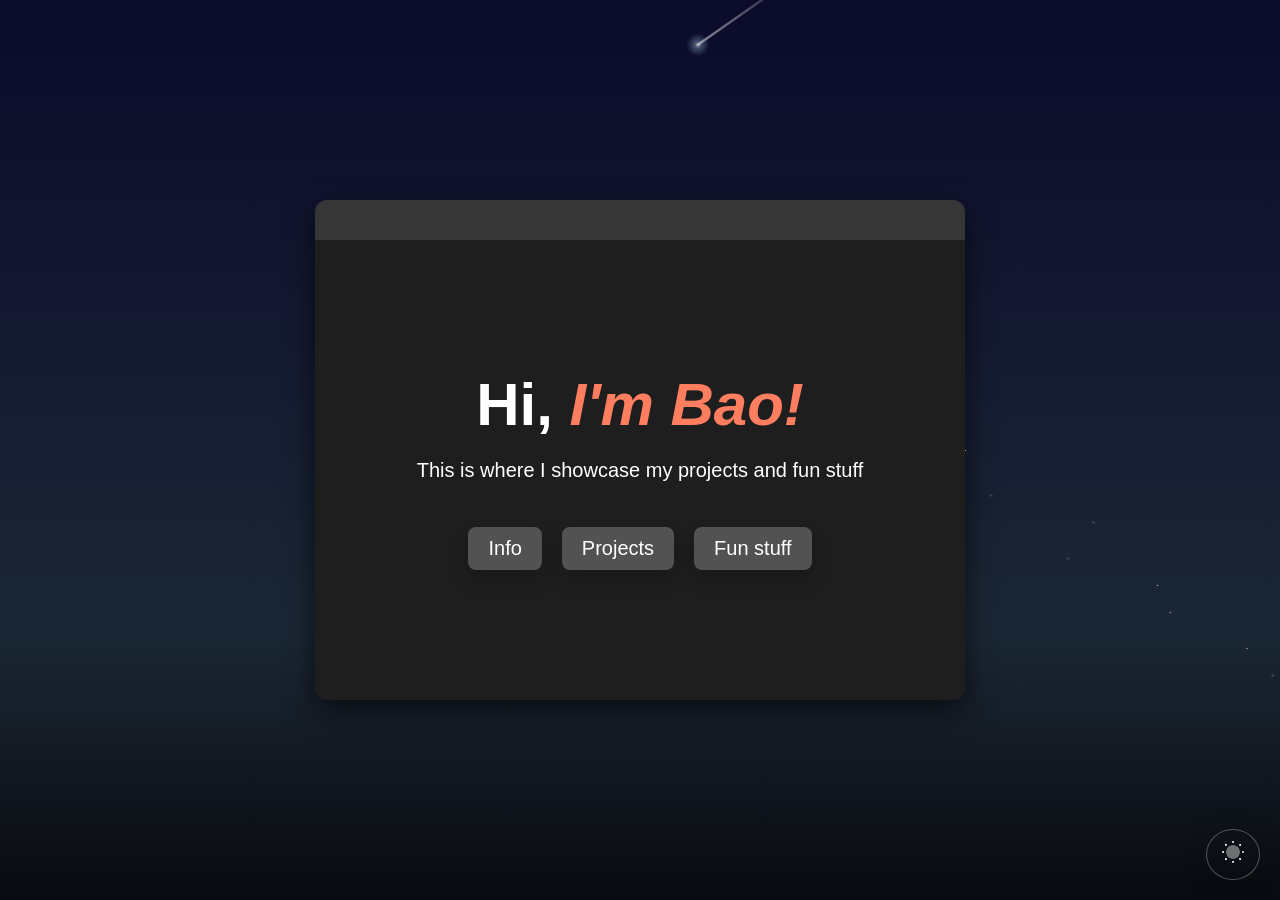
==== commit b45ca1cd: "Change greeting from 'Hello World' to 'Goodbye World'" ====
--- a/index.html
+++ b/index.html
@@ -83,13 +83,6 @@
                             <div>
                                 <div class="edu-name">University of Central Florida</div>
                                 <div class="edu-sub">UCF &mdash; Computer Science</div>
-                            </div>
-                        </div>
-                        <div class="edu-row">
-                            <div class="edu-icon">&#128218;</div>
-                            <div>
-                                <div class="edu-name">Valencia College</div>
-                                <div class="edu-sub">Associate of Arts</div>
                             </div>
                         </div>
                     </div>
@@ -342,4 +335,4 @@
     </script>
     <script src="script.js"></script>
 </body>
-</html>+</html>
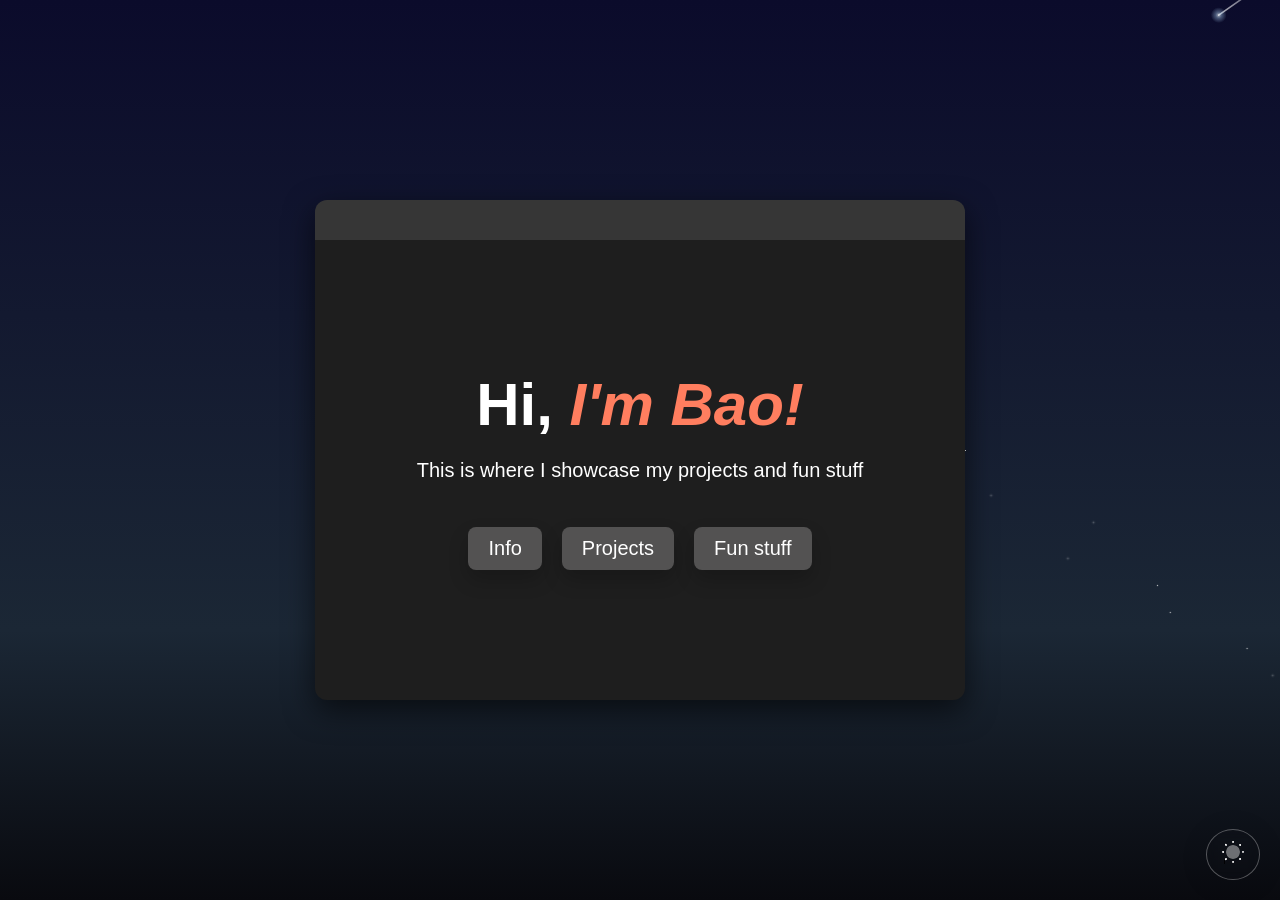
==== commit 2552a9e0: "Update print statement from 'Hello' to 'Goodbye'" ====
--- a/index.html
+++ b/index.html
@@ -82,7 +82,7 @@
                             <div class="edu-icon">&#127963;&#65039;</div>
                             <div>
                                 <div class="edu-name">University of Central Florida</div>
-                                <div class="edu-sub">UCF &mdash; Computer Science</div>
+                                <div class="edu-sub">UCF &mdash; Data Science</div>
                             </div>
                         </div>
                     </div>
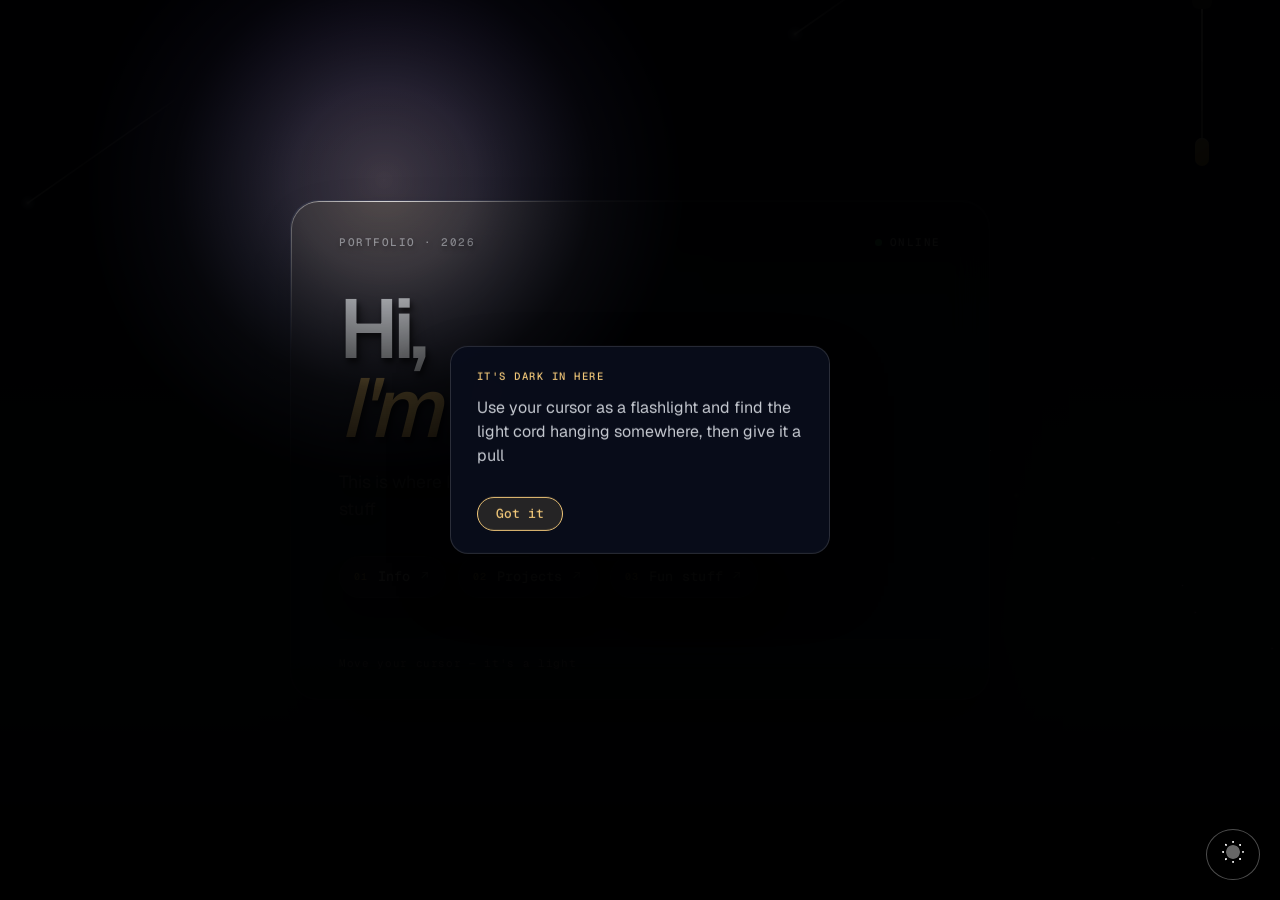
==== commit 308d34b0: "Dark and shadows update" ====
--- a/index.html
+++ b/index.html
@@ -4,265 +4,140 @@
     <meta charset="UTF-8">
     <meta name="viewport" content="width=device-width, initial-scale=1.0, maximum-scale=1.0, user-scalable=no">
     <title>Bao's Website</title>
+    <link rel="preconnect" href="https://fonts.googleapis.com">
+    <link rel="preconnect" href="https://fonts.gstatic.com" crossorigin>
+    <link href="https://fonts.googleapis.com/css2?family=Geist:wght@400;500;600&family=Geist+Mono:wght@400;500&display=swap" rel="stylesheet">
     <link rel="stylesheet" href="design.css">
 </head>
 <body>
-    <div class="card">
-        <h1>Hi, <em class="orange">I'm Bao!</em></h1>
-        <p>This is where I showcase my projects and fun stuff</p>
-
-        <div class="button-group">
-            <button id="btn1">Info</button>
-            <button id="btn2">Projects</button>
-            <button id="btn3">Fun stuff</button>
-        </div>
+    <div class="card" id="card" data-cast="2.2">
+        <div class="card-top">
+            <span class="card-eyebrow" data-cast="0.7">Portfolio &middot; 2026</span>
+            <span class="card-status" data-cast="0.7"><span class="card-dot"></span>Online</span>
+        </div>
+
+        <div class="card-main">
+            <h1 data-cast="1.3">Hi,<br><em class="orange">I'm Bao!</em></h1>
+            <p data-cast="0.6">This is where I showcase my projects and fun stuff</p>
+
+            <div class="button-group">
+                <button id="btn1" data-cast="1.2"><span class="b-num">01</span>Info<span class="b-arrow">&#8599;</span></button>
+                <button id="btn2" data-cast="1.2"><span class="b-num">02</span>Projects<span class="b-arrow">&#8599;</span></button>
+                <button id="btn3" data-cast="1.2"><span class="b-num">03</span>Fun stuff<span class="b-arrow">&#8599;</span></button>
+            </div>
+        </div>
+
+        <div class="card-foot">Move your cursor &mdash; it's a light</div>
 
         <!-- POPUP 1 - Info -->
         <div class="popup" id="popup1">
             <div class="popup-content popup-info" id="infoScroll">
-                <div class="scroll-progress-bar" id="scrollProgressBar"></div>
                 <button class="close-btn close-btn-info" aria-label="Close">
                     <svg class="close-icon" viewBox="0 0 40 40" xmlns="http://www.w3.org/2000/svg">
-                        <circle class="close-ring" cx="20" cy="20" r="17" fill="none" stroke-width="2"/>
-                        <line class="close-line" x1="13" y1="13" x2="27" y2="27" stroke-width="2.5" stroke-linecap="round"/>
-                        <line class="close-line" x1="27" y1="13" x2="13" y2="27" stroke-width="2.5" stroke-linecap="round"/>
+                        <circle class="close-ring" cx="20" cy="20" r="17" fill="none" stroke-width="1.5"/>
+                        <line class="close-line" x1="14" y1="14" x2="26" y2="26" stroke-width="1.5" stroke-linecap="round"/>
+                        <line class="close-line" x1="26" y1="14" x2="14" y2="26" stroke-width="1.5" stroke-linecap="round"/>
                     </svg>
                 </button>
 
-                <!-- Header banner -->
                 <div class="info-header">
-                    <img src="Bao.jpg" alt="Avatar" class="info-avatar">
-                    <h2 class="info-name">Bao Nguyen</h2>
-                    <p class="info-title"><span id="typedTitle"></span><span class="typed-cursor">|</span></p>
-                    <div class="info-status">
-                        <span class="status-dot"></span>
-                        Online
-                    </div>
+                    <div class="info-eyebrow">Info</div>
+                    <div class="info-id">
+                        <h2 class="info-name">Bao <em>Nguyen</em></h2>
+                        <div class="info-title">Early Access Developer</div>
+                        <div class="info-status"><span class="status-dot"></span>Online</div>
+                    </div>
+                    <img src="Bao.jpg" alt="Bao" class="info-avatar">
                 </div>
 
-                <!-- Body -->
                 <div class="info-body">
 
-                    <!-- About -->
-                    <div class="info-section">
-                        <div class="section-header">About <span class="section-line"></span></div>
-                        <div class="info-row border-bottom">
-                            <span class="info-label">Full name</span>
-                            <span class="info-value">Bao Nguyen</span>
-                        </div>
-                        <div class="info-row border-bottom">
-                            <span class="info-label">Date of birth</span>
-                            <span class="info-value">Jan 22, 2004</span>
-                        </div>
-                        <div class="info-row">
-                            <span class="info-label">Temporary Location:</span>
-                            <span class="info-value">Orlando, Florida, US</span>
-                        </div>
-                    </div>
-
-                    <!-- Spoken Languages -->
-                    <div class="info-section">
-                        <div class="section-header">Spoken Languages <span class="section-line"></span></div>
-                        <div class="tag-row">
-                            <span class="lang-tag">
-                                &#127483;&#127475; Vietnamese
-                                <span class="lang-badge badge-native">Native</span>
-                            </span>
-                            <span class="lang-tag">
-                                &#127482;&#127480; English
-                                <span class="lang-badge badge-fluent">Fluent</span>
-                            </span>
-                        </div>
-                    </div>
-
-                    <!-- Education -->
-                    <div class="info-section">
-                        <div class="section-header">Education <span class="section-line"></span></div>
-                        <div class="edu-row border-bottom">
-                            <div class="edu-icon">&#127963;&#65039;</div>
-                            <div>
-                                <div class="edu-name">University of Central Florida</div>
-                                <div class="edu-sub">UCF &mdash; Data Science</div>
+                    <div class="info-section">
+                        <h3 class="section-header"><span class="section-num">01</span><span class="section-title">About</span></h3>
+                        <div class="info-row"><span class="info-label">Full name</span><span class="info-value">Bao Nguyen</span></div>
+                        <div class="info-row"><span class="info-label">Date of birth</span><span class="info-value">Jan 22, 2004</span></div>
+                        <div class="info-row"><span class="info-label">Temporary location</span><span class="info-value">Orlando, Florida, US</span></div>
+                    </div>
+
+                    <div class="info-section">
+                        <h3 class="section-header"><span class="section-num">02</span><span class="section-title">Spoken languages</span></h3>
+                        <div class="lang-list">
+                            <div class="lang"><span class="lang-name">Vietnamese</span><span class="lang-level">Native</span></div>
+                            <div class="lang"><span class="lang-name">English</span><span class="lang-level">Fluent</span></div>
+                        </div>
+                    </div>
+
+                    <div class="info-section">
+                        <h3 class="section-header"><span class="section-num">03</span><span class="section-title">Education</span></h3>
+                        <div class="edu-row">
+                            <div class="edu-name">University of Central Florida</div>
+                            <div class="edu-sub">UCF &mdash; Computer Science</div>
+                        </div>
+                        <div class="edu-row">
+                            <div class="edu-name">Valencia College</div>
+                            <div class="edu-sub">Associate of Arts</div>
+                        </div>
+                    </div>
+
+                    <div class="info-section">
+                        <h3 class="section-header"><span class="section-num">04</span><span class="section-title">Programming languages</span></h3>
+                        <div class="keyboard-tray">
+                            <div class="keyboard-label">Stack &middot; tap a key</div>
+                            <div class="key-row">
+                                <div class="keycap" data-lang="Python" data-pct="100" data-desc="scripting &amp; automation"><div class="kc-face"><span class="kc-label">Python</span><span class="kc-sub">.py</span></div></div>
+                                <div class="keycap" data-lang="HTML" data-pct="100" data-desc="markup &amp; structure"><div class="kc-face"><span class="kc-label">HTML</span><span class="kc-sub">.html</span></div></div>
+                                <div class="keycap" data-lang="CSS" data-pct="100" data-desc="styling &amp; layout"><div class="kc-face"><span class="kc-label">CSS</span><span class="kc-sub">.css</span></div></div>
                             </div>
-                        </div>
-                    </div>
-
-                    <!-- Programming Languages -->
-                    <div class="info-section">
-                        <div class="section-header">Programming Languages <span class="section-line"></span></div>
-
-                        <div class="keyboard-tray">
-                            <div class="keyboard-label">// bao's stack</div>
-
-                            <!-- Row 1: Python · HTML · CSS -->
-                            <div class="key-row">
-                                <div class="keycap" data-lang="Python" data-pct="100" data-col="#ffd343" data-desc="scripting &amp; automation" style="background:#b38700;box-shadow:0 5px 0 #7a5c00,0 6px 12px rgba(0,0,0,0.4);">
-                                    <div class="kc-face" style="background:linear-gradient(145deg,#ffd343,#f0bc1a);">
-                                        <span class="kc-emoji">🐍</span>
-                                        <span class="kc-label" style="color:#3d2800;">Python</span>
-                                        <span class="kc-sub" style="color:#7a5200;">.py</span>
-                                    </div>
-                                </div>
-                                <div class="keycap" data-lang="HTML" data-pct="100" data-col="#e34c26" data-desc="markup &amp; structure" style="background:#8a2510;box-shadow:0 5px 0 #5a1008,0 6px 12px rgba(0,0,0,0.4);">
-                                    <div class="kc-face" style="background:linear-gradient(145deg,#e34c26,#c43a1a);">
-                                        <span class="kc-emoji">🌐</span>
-                                        <span class="kc-label" style="color:#ffe8e0;">HTML</span>
-                                        <span class="kc-sub" style="color:rgba(255,220,200,0.6);">.html</span>
-                                    </div>
-                                </div>
-                                <div class="keycap" data-lang="CSS" data-pct="100" data-col="#4a90d9" data-desc="styling &amp; layout" style="background:#14318a;box-shadow:0 5px 0 #0c1f5e,0 6px 12px rgba(0,0,0,0.4);">
-                                    <div class="kc-face" style="background:linear-gradient(145deg,#3b5ce4,#264de4);">
-                                        <span class="kc-emoji">🎨</span>
-                                        <span class="kc-label" style="color:#e0eaff;">CSS</span>
-                                        <span class="kc-sub" style="color:rgba(180,200,255,0.6);">.css</span>
-                                    </div>
-                                </div>
+                            <div class="key-row key-row-offset">
+                                <div class="keycap" data-lang="C++" data-pct="95" data-desc="systems &amp; algorithms"><div class="kc-face"><span class="kc-label">C++</span><span class="kc-sub">.cpp</span></div></div>
+                                <div class="keycap" data-lang="JavaScript" data-pct="80" data-desc="web interactivity"><div class="kc-face"><span class="kc-label">JS</span><span class="kc-sub">.js</span></div></div>
+                                <div class="keycap" data-lang="TypeScript" data-pct="50" data-desc="typed JS &amp; safety"><div class="kc-face"><span class="kc-label">TS</span><span class="kc-sub">.ts</span></div></div>
                             </div>
-
-                            <!-- Row 2: C++ · JS · TS -->
-                            <div class="key-row key-row-offset">
-                                <div class="keycap" data-lang="C++" data-pct="95" data-col="#6ab0f5" data-desc="systems &amp; algorithms" style="background:#003d6e;box-shadow:0 5px 0 #002244,0 6px 12px rgba(0,0,0,0.4);">
-                                    <div class="kc-face" style="background:linear-gradient(145deg,#0077cc,#00599c);">
-                                        <span class="kc-emoji">⚙️</span>
-                                        <span class="kc-label" style="color:#cce8ff;">C++</span>
-                                        <span class="kc-sub" style="color:rgba(150,210,255,0.6);">.cpp</span>
-                                    </div>
-                                </div>
-                                <div class="keycap" data-lang="JavaScript" data-pct="80" data-col="#f7df1e" data-desc="web interactivity" style="background:#7a6200;box-shadow:0 5px 0 #4a3a00,0 6px 12px rgba(0,0,0,0.4);">
-                                    <div class="kc-face" style="background:linear-gradient(145deg,#f7df1e,#e8cc00);">
-                                        <span class="kc-emoji">☕</span>
-                                        <span class="kc-label" style="color:#2d2200;">JS</span>
-                                        <span class="kc-sub" style="color:rgba(80,60,0,0.5);">.js</span>
-                                    </div>
-                                </div>
-                                <div class="keycap" data-lang="TypeScript" data-pct="50" data-col="#4a90d9" data-desc="typed JS &amp; safety" style="background:#1a3d6e;box-shadow:0 5px 0 #0e2444,0 6px 12px rgba(0,0,0,0.4);">
-                                    <div class="kc-face" style="background:linear-gradient(145deg,#4a90d9,#3178c6);">
-                                        <svg width="20" height="20" viewBox="0 0 400 400" xmlns="http://www.w3.org/2000/svg" style="border-radius:4px;flex-shrink:0;margin-bottom:2px;">
-                                            <rect width="400" height="400" rx="40" fill="rgba(255,255,255,0.15)"/>
-                                            <path d="M87.7 242.3v-23.6h96.6v23.6H148v117.4h-24.1V242.3H87.7zm128.4-23.6h27.3l32.7 52.8 32.7-52.8H336l-48.7 74.4 52.1 79.7h-27.7l-35.3-56.7-35.1 56.7h-27.5l52.3-79.7-50-74.4z" fill="white"/>
-                                        </svg>
-                                        <span class="kc-label" style="color:#e0f0ff;">TypeScript</span>
-                                        <span class="kc-sub" style="color:rgba(180,220,255,0.6);">.ts</span>
-                                    </div>
-                                </div>
-                            </div>
-                        </div>
-                    </div>
-
-                    <!-- Interests -->
-                    <div class="info-section">
-                        <div class="section-header">Interests <span class="section-line"></span></div>
-
-                        <!-- Row 1: Gaming (wide) + J-Pop (narrow) -->
-                        <div class="ib-grid ib-mb">
-                            <div class="ib ib-gaming">
-                                <div class="ib-emoji">🎮</div>
-                                <div class="ib-label" style="color:#e2d9ff;">Gaming</div>
-                                <div class="ib-sub" style="color:#b8a8ff;">Elden Ring</div>
-                                <div class="ib-dots">
-                                    <div class="ib-dot"></div>
-                                    <div class="ib-dot"></div>
-                                    <div class="ib-dot"></div>
-                                </div>
-                            </div>
-                        </div>
-
-                        <!-- Now Playing widget -->
-                        <div class="now-playing ib-mb">
-                            <img src="Vivarium.jpg" alt="Album Art" class="np-album">
+                        </div>
+                    </div>
+
+                    <div class="info-section">
+                        <h3 class="section-header"><span class="section-num">05</span><span class="section-title">Interests</span></h3>
+
+                        <div class="ib-grid">
+                            <div class="ib ib-gaming"><div class="ib-label">Gaming</div><div class="ib-sub">Elden Ring</div></div>
+                            <div class="ib ib-otters"><img src="otter.jpg" alt="Otter"><div class="ib-caption">Otters!!!!</div></div>
+                            <div class="ib ib-webdev"><div class="ib-label">Web dev</div><div class="ib-sub">The magic to build everything from my imagination</div></div>
+                        </div>
+
+                        <div class="now-playing">
+                            <img src="Vivarium.jpg" alt="Album art" class="np-album">
                             <div class="np-info">
-                                <div class="np-badge">▶ NOW PLAYING</div>
+                                <div class="np-badge">Now playing</div>
                                 <div class="np-song">Vivarium</div>
                                 <div class="np-artist">ADO</div>
                             </div>
-                            <div class="np-bars">
-                                <div class="np-bar"></div>
-                                <div class="np-bar"></div>
-                                <div class="np-bar"></div>
-                                <div class="np-bar"></div>
-                                <div class="np-bar"></div>
-                            </div>
-                        </div>
-
-                        <!-- Row 2: Otters (narrow) + Web Dev (wide) -->
-                        <div class="ib-grid ib-grid-4060 ib-mb">
-                            <div class="ib ib-otters">
-                                <img src="otter.jpg" alt="Otter" class="ib-otter-svg" style="width:64px;height:64px;object-fit:cover;border-radius:50%;">
-                                <div class="ib-label" style="color:#6b3a10;">OTTERS!!!!</div>
-                                <div class="ib-sub" style="color:#a06030;">🤎</div>
-                            </div>
-                            <div class="ib ib-webdev">
-                                <div class="ib-emoji">💻</div>
-                                <div class="ib-label" style="color:#86efac;">Web Dev</div>
-                                <div class="ib-sub" style="color:#4ade80;"># The magic the build everything from my imagination #</div>
-                                <span class="ib-cursor"></span>
-                            </div>
-                        </div>
-
-                        <!-- Row 3: Night Coding + Game Coding (equal) -->
-                        <div class="ib-grid ib-grid-5050">
-                            <div class="ib ib-night">
-                                <div class="ib-stars"></div>
-                                <div class="ib-emoji">🌙</div>
-                                <div class="ib-label" style="color:#c7d2fe;">Night Reading
-                                </div>
-                                <div class="ib-sub" style="color:#818cf8;"></div>
-                            </div>
-                            <div class="ib ib-gamecoding">
-                                <div class="ib-emoji">🕹️</div>
-                                <div class="ib-label" style="color:#f5d0fe;">Game Development</div>
-                                <div class="ib-sub" style="color:#d946ef;">Develop logical thinking and problem-solving skills</div>
-                                <div class="ib-pixels">
-                                    <div style="background:#e040fb;"></div>
-                                    <div style="background:#e040fb;"></div>
-                                    <div style="background:transparent;"></div>
-                                    <div style="background:#e040fb;"></div>
-                                    <div style="background:#e040fb;"></div>
-                                    <div style="background:#e040fb;"></div>
-                                    <div style="background:transparent;"></div>
-                                    <div style="background:#e040fb;"></div>
-                                    <div style="background:transparent;"></div>
-                                </div>
-                            </div>
-                        </div>
-                    </div>
-
-                    <!-- Social -->
-                    <div class="info-section">
-                        <div class="section-header">Social <span class="section-line"></span></div>
+                            <div class="np-bars"><div class="np-bar"></div><div class="np-bar"></div><div class="np-bar"></div><div class="np-bar"></div><div class="np-bar"></div></div>
+                        </div>
+
+                        <div class="ib-grid ib-grid-half">
+                            <div class="ib"><div class="ib-label">Night reading</div></div>
+                            <div class="ib"><div class="ib-label">Game development</div><div class="ib-sub">Develop logical thinking and problem-solving skills</div></div>
+                        </div>
+                    </div>
+
+                    <div class="info-section">
+                        <h3 class="section-header"><span class="section-num">06</span><span class="section-title">Social</span></h3>
                         <a href="https://github.com/Barone-Ng" target="_blank" class="social-link">
-                            <div class="social-icon" style="background:#1a1a1a;">
-                                <svg width="17" height="17" viewBox="0 0 16 16" fill="#fff"><path d="M8 0C3.58 0 0 3.58 0 8c0 3.54 2.29 6.53 5.47 7.59.4.07.55-.17.55-.38 0-.19-.01-.82-.01-1.49-2.01.37-2.53-.49-2.69-.94-.09-.23-.48-.94-.82-1.13-.28-.15-.68-.52-.01-.53.63-.01 1.08.58 1.23.82.72 1.21 1.87.87 2.33.66.07-.52.28-.87.51-1.07-1.78-.2-3.64-.89-3.64-3.95 0-.87.31-1.59.82-2.15-.08-.2-.36-1.02.08-2.12 0 0 .67-.21 2.2.82.64-.18 1.32-.27 2-.27.68 0 1.36.09 2 .27 1.53-1.04 2.2-.82 2.2-.82.44 1.1.16 1.92.08 2.12.51.56.82 1.27.82 2.15 0 3.07-1.87 3.75-3.65 3.95.29.25.54.73.54 1.48 0 1.07-.01 1.93-.01 2.2 0 .21.15.46.55.38A8.013 8.013 0 0016 8c0-4.42-3.58-8-8-8z"/></svg>
-                            </div>
-                            <div class="social-text">
-                                <div class="social-name">GitHub</div>
-                                <div class="social-handle">@Barone-Ng</div>
-                            </div>
+                            <svg width="16" height="16" viewBox="0 0 16 16" fill="currentColor"><path d="M8 0C3.58 0 0 3.58 0 8c0 3.54 2.29 6.53 5.47 7.59.4.07.55-.17.55-.38 0-.19-.01-.82-.01-1.49-2.01.37-2.53-.49-2.69-.94-.09-.23-.48-.94-.82-1.13-.28-.15-.68-.52-.01-.53.63-.01 1.08.58 1.23.82.72 1.21 1.87.87 2.33.66.07-.52.28-.87.51-1.07-1.78-.2-3.64-.89-3.64-3.95 0-.87.31-1.59.82-2.15-.08-.2-.36-1.02.08-2.12 0 0 .67-.21 2.2.82.64-.18 1.32-.27 2-.27.68 0 1.36.09 2 .27 1.53-1.04 2.2-.82 2.2-.82.44 1.1.16 1.92.08 2.12.51.56.82 1.27.82 2.15 0 3.07-1.87 3.75-3.65 3.95.29.25.54.73.54 1.48 0 1.07-.01 1.93-.01 2.2 0 .21.15.46.55.38A8.013 8.013 0 0016 8c0-4.42-3.58-8-8-8z"/></svg>
+                            <span class="social-text"><span class="social-name">GitHub</span><span class="social-handle">@Barone-Ng</span></span>
                             <span class="social-arrow">&#8599;</span>
                         </a>
-
-                        <a href="https://www.instagram.com/itsmebarone/" target="_blank" class="social-link social-link-mt">
-                            <div class="social-icon" style="background:linear-gradient(45deg,#f09433,#e6683c,#dc2743,#cc2366,#bc1888);">
-                                <svg width="16" height="16" viewBox="0 0 24 24" fill="none" stroke="#fff" stroke-width="2" stroke-linecap="round" stroke-linejoin="round"><rect x="2" y="2" width="20" height="20" rx="5" ry="5"/><circle cx="12" cy="12" r="4"/><circle cx="17.5" cy="6.5" r="1" fill="#fff" stroke="none"/></svg>
-                            </div>
-                            <div class="social-text">
-                                <div class="social-name">Instagram</div>
-                                <div class="social-handle">@itsmebarone</div>
-                            </div>
+                        <a href="https://www.instagram.com/itsmebarone/" target="_blank" class="social-link">
+                            <svg width="16" height="16" viewBox="0 0 24 24" fill="none" stroke="currentColor" stroke-width="1.8" stroke-linecap="round" stroke-linejoin="round"><rect x="2" y="2" width="20" height="20" rx="5"/><circle cx="12" cy="12" r="4"/><circle cx="17.5" cy="6.5" r="1" fill="currentColor" stroke="none"/></svg>
+                            <span class="social-text"><span class="social-name">Instagram</span><span class="social-handle">@itsmebarone</span></span>
                             <span class="social-arrow">&#8599;</span>
                         </a>
-
-                        <a href="mailto:baronenguyen2201@gmail.com" class="social-link social-link-mt">
-                            <div class="social-icon" style="background:#4CAF50;">
-                                <svg width="16" height="16" viewBox="0 0 24 24" fill="none" stroke="#fff" stroke-width="2" stroke-linecap="round" stroke-linejoin="round"><path d="M4 4h16c1.1 0 2 .9 2 2v12c0 1.1-.9 2-2 2H4c-1.1 0-2-.9-2-2V6c0-1.1.9-2 2-2z"/><polyline points="22,6 12,13 2,6"/></svg>
-                            </div>
-                            <div class="social-text">
-                                <div class="social-name">Email</div>
-                                <div class="social-handle">baronenguyen2201@gmail.com</div>
-                            </div>
+                        <a href="mailto:baronenguyen2201@gmail.com" class="social-link">
+                            <svg width="16" height="16" viewBox="0 0 24 24" fill="none" stroke="currentColor" stroke-width="1.8" stroke-linecap="round" stroke-linejoin="round"><path d="M4 4h16c1.1 0 2 .9 2 2v12c0 1.1-.9 2-2 2H4c-1.1 0-2-.9-2-2V6c0-1.1.9-2 2-2z"/><polyline points="22,6 12,13 2,6"/></svg>
+                            <span class="social-text"><span class="social-name">Email</span><span class="social-handle">baronenguyen2201@gmail.com</span></span>
                             <span class="social-arrow">&#8599;</span>
                         </a>
-
                     </div>
 
                 </div>
@@ -284,16 +159,37 @@
                 <span class="close-btn">&times;</span>
                 <h3>Fun stuff</h3>
                 <div class="fun-grid">
-                    <a class="fun-btn" href="LightOut.html"><span class="fun-icon">💡</span><span class="fun-label">Lights Out</span><span class="fun-arrow">↗</span></a>
-                    <a class="fun-btn" href="Tictactoe.html"><span class="fun-icon">❌</span><span class="fun-label">Tic-Tac-Toe</span><span class="fun-arrow">↗</span></a>
-                    <a class="fun-btn" href="MemoryMatch.html"><span class="fun-icon">🧠</span><span class="fun-label">Love Match</span><span class="fun-arrow">↗</span></a>
-                    <a class="fun-btn" href="Slotmachine.html"><span class="fun-icon">🎰</span><span class="fun-label">Galaxy Slots</span><span class="fun-arrow">↗</span></a>
-                    <a class="fun-btn" href="Wordle.html"><span class="fun-icon">🟩</span><span class="fun-label">Wordle</span><span class="fun-arrow">↗</span></a>
-                    <a class="fun-btn" href="WordSniper.html"><span class="fun-icon">🕵️</span><span class="fun-label">Word Sniper</span><span class="fun-arrow">↗</span></a>
+                    <a class="fun-btn" href="LightOut.html"><span class="fun-icon">01</span><span class="fun-label">Lights Out</span><span class="fun-arrow">↗</span></a>
+                    <a class="fun-btn" href="Tictactoe.html"><span class="fun-icon">02</span><span class="fun-label">Tic-Tac-Toe</span><span class="fun-arrow">↗</span></a>
+                    <a class="fun-btn" href="MemoryMatch.html"><span class="fun-icon">03</span><span class="fun-label">Love Match</span><span class="fun-arrow">↗</span></a>
+                    <a class="fun-btn" href="Slotmachine.html"><span class="fun-icon">04</span><span class="fun-label">Galaxy Slots</span><span class="fun-arrow">↗</span></a>
+                    <a class="fun-btn" href="Wordle.html"><span class="fun-icon">05</span><span class="fun-label">Wordle</span><span class="fun-arrow">↗</span></a>
+                    <a class="fun-btn" href="WordSniper.html"><span class="fun-icon">06</span><span class="fun-label">Word Sniper</span><span class="fun-arrow">↗</span></a>
+                    <a class="fun-btn" href="Arcane Bloom.html"><span class="fun-icon">07</span><span class="fun-label">Arcane Bloom</span><span class="fun-arrow">↗</span></a>
                 </div>
             </div>
         </div>
 
+    </div>
+
+    <!-- Cursor light -->
+    <div class="light-orb"></div>
+
+    <!-- Darkness: hides everything except where the cursor shines -->
+    <div class="darkness"></div>
+
+    <!-- Light pull cord (top right) -->
+    <div class="pull-cord" id="pullCord">
+        <div class="cord-fixture"></div>
+        <div class="cord-line"></div>
+        <div class="cord-handle" id="cordHandle" data-cast="0.8" role="button" tabindex="0" aria-label="Pull the cord to toggle the lights"></div>
+    </div>
+
+    <!-- Hint popup -->
+    <div class="hint" id="lightHint" role="dialog" aria-label="Hint">
+        <div class="hint-eyebrow">It's dark in here</div>
+        <p>Use your cursor as a flashlight and find the light cord hanging somewhere, then give it a pull </p>
+        <button id="hintClose" type="button">Got it</button>
     </div>
 
     <!-- Shooting Star -->
@@ -335,4 +231,4 @@
     </script>
     <script src="script.js"></script>
 </body>
-</html>
+</html>
--- a/design.css
+++ b/design.css
@@ -53,11 +53,6 @@
     background: linear-gradient(to bottom, #0b0b2b, #1b2735 70%, #090a0f);
     overflow: hidden;
 }
-.dark .card {
-    background: #1e1e1e;
-    color: white;
-    box-shadow: 0 10px 30px rgba(0,0,0,0.6);
-}
 
 /* ─── Main card ──────────────────────────────────────── */
 .card {
@@ -144,22 +139,6 @@
 .popup-content h3 { text-align: center; }
 .popup.active .popup-content { transform: scale(1); }
 
-/* ─── Info popup overrides ───────────────────────────── */
-.popup-info::-webkit-scrollbar { display: none; }
-.popup-info {
-    -ms-overflow-style: none;
-    scrollbar-width: none;
-    width: min(92vw, 420px);
-    max-height: 85vh;
-    overflow-y: auto;
-    padding: 0;
-    border-radius: 16px;
-    border-top: none;
-    background: white;
-    display: flex;
-    flex-direction: column;
-}
-
 /* ─── Close button (default) ─────────────────────────── */
 .close-btn {
     position: absolute;
@@ -173,487 +152,174 @@
     padding: 0;
 }
 
-/* ─── Info popup creative close button ───────────────── */
-.card .close-btn-info,
-.close-btn-info {
-    position: absolute;
-    top: 12px; right: 14px;
-    width: 40px; height: 40px;
+/* ─── Info popup (editorial) ─────────────────────────── */
+.popup-info {
+    --paper: var(--t-pop); --paper-2: var(--t-tile); --ink: var(--t-text);
+    --muted: var(--t-muted); --rule: var(--t-line); --accent: var(--t-accent);
+    --serif: var(--sans);
+    --sans: "Geist", ui-sans-serif, system-ui, -apple-system, sans-serif;
+    --mono: "Geist Mono", ui-monospace, SFMono-Regular, Menlo, monospace;
+    width: min(92vw, 420px);
+    max-height: 85vh;
+    overflow-y: auto;
     padding: 0;
-    border: none;
-    outline: none;
-    background: transparent;
-    -webkit-appearance: none;
-    appearance: none;
-    border-radius: 50%;
-    cursor: pointer;
-    z-index: 200;
-    transition: background 0.25s ease, transform 0.25s ease;
-    display: flex;
-    align-items: center;
-    justify-content: center;
-    box-shadow: none;
-    -webkit-tap-highlight-color: transparent;
-}
-.close-btn-info:hover {
-    background: rgba(255, 90, 60, 0.15);
-    transform: scale(1.12);
-}
-.close-btn-info:hover,
-.close-btn-info:focus {
-    box-shadow: none;
-}
-.close-btn-info:active {
-    transform: scale(0.93);
-}
-.close-icon {
-    width: 40px; height: 40px;
-    display: block;
-    overflow: visible;
-}
-.close-ring {
-    stroke: rgba(255,255,255,0.7);
-    stroke-dasharray: 107;
-    stroke-dashoffset: 107;
-    animation: ringDraw 0.55s cubic-bezier(.4,0,.2,1) 0.05s forwards;
-    transition: stroke 0.2s ease;
-}
-.close-btn-info:hover .close-ring {
-    stroke: #ff6b4a;
-    filter: drop-shadow(0 0 4px rgba(255,107,74,0.7));
-}
-.close-line {
-    stroke: rgba(255,255,255,0.9);
-    stroke-dasharray: 20;
-    stroke-dashoffset: 20;
-    animation: lineDraw 0.3s ease forwards;
-    transition: stroke 0.2s ease;
-}
-.close-line:nth-child(2) { animation-delay: 0.45s; }
-.close-line:nth-child(3) { animation-delay: 0.55s; }
-.close-btn-info:hover .close-line {
-    stroke: #ff6b4a;
-}
-.close-btn-info:hover .close-icon {
-    animation: spinOnce 0.4s cubic-bezier(.4,0,.2,1) forwards;
-}
-@keyframes ringDraw {
-    to { stroke-dashoffset: 0; }
-}
-@keyframes lineDraw {
-    to { stroke-dashoffset: 0; }
-}
-@keyframes spinOnce {
-    from { transform: rotate(0deg); }
-    to   { transform: rotate(90deg); }
-}
-
-/* ─── Info header banner ─────────────────────────────── */
-.info-header {
-    background: linear-gradient(135deg, #ff7e5f, #feb47b);
-    padding: 28px 28px 20px;
-    text-align: center;
-}
-.info-avatar {
-    width: 96px; height: 96px;
-    border-radius: 50%;
-    border: 4px solid white;
-    object-fit: cover;
-}
-.info-name {
-    font-family: monospace;
-    color: white;
-    font-size: 1.3rem;
-    margin: 0;
-}
-.info-title {
-    color: rgba(255,255,255,0.8);
-    font-size: 0.78rem;
-    margin-top: 4px;
-    font-family: monospace;
-}
-.info-status {
-    display: inline-flex;
-    align-items: center;
-    gap: 6px;
-    background: rgba(255,255,255,0.2);
-    border-radius: 30px;
-    padding: 4px 12px;
-    margin-top: 10px;
-    font-size: 0.72rem;
-    color: white;
-}
-.status-dot {
-    width: 7px; height: 7px;
-    border-radius: 50%;
-    background: #4ade80;
-    display: inline-block;
-    animation: blink 2s infinite;
-}
-@keyframes blink {
-    0%, 100% { opacity: 1; }
-    50% { opacity: 0.3; }
-}
-
-/* ─── Info body ──────────────────────────────────────── */
-.info-body {
-    padding: 20px 24px;
-    display: flex;
-    flex-direction: column;
-    gap: 18px;
-}
-.info-section { display: flex; flex-direction: column; }
-
-/* ─── Section header ─────────────────────────────────── */
-.section-header {
-    font-family: monospace;
-    font-size: 0.65rem;
-    color: #ff7e5f;
-    letter-spacing: 3px;
-    text-transform: uppercase;
-    margin-bottom: 10px;
-    display: flex;
-    align-items: center;
-    gap: 8px;
-}
-.section-line {
-    flex: 1;
-    height: 1px;
-    background: #eee;
-    display: block;
-}
-
-/* ─── About rows ─────────────────────────────────────── */
-.info-row {
-    display: flex;
-    justify-content: space-between;
-    padding: 8px 0;
-    font-size: 0.85rem;
-}
-.info-row.border-bottom { border-bottom: 1px solid #f0f0f0; }
-.info-label { color: #999; }
-.info-value { font-weight: 600; }
-
-/* ─── Spoken language tags ───────────────────────────── */
-.tag-row { display: flex; gap: 8px; flex-wrap: wrap; }
-.lang-tag {
-    display: inline-flex;
-    align-items: center;
-    gap: 6px;
-    background: #f5f5f5;
-    border: 1px solid #eee;
-    border-radius: 30px;
-    padding: 5px 13px;
-    font-size: 0.78rem;
-}
-.lang-tag:first-child { border-color: #ff7e5f; background: rgba(255,126,95,0.06); }
-.lang-tag:last-child  { border-color: #4a90d9; background: rgba(74,144,217,0.06); }
-.lang-badge {
-    border-radius: 20px;
-    padding: 1px 7px;
-    font-size: 0.68rem;
-    font-weight: 700;
-    margin-left: 2px;
-    color: white;
-}
-.badge-native { background: #ff7e5f; }
-.badge-fluent  { background: #4a90d9; }
-
-/* ─── Education rows ─────────────────────────────────── */
-.edu-row {
-    display: flex;
-    align-items: center;
-    gap: 12px;
-    padding: 8px 0;
-}
-.edu-row.border-bottom { border-bottom: 1px solid #f0f0f0; }
-.edu-icon {
-    width: 36px; height: 36px;
-    border-radius: 10px;
-    background: rgba(255,126,95,0.1);
-    border: 1px solid rgba(255,126,95,0.2);
-    display: flex;
-    align-items: center;
-    justify-content: center;
-    font-size: 1rem;
-    flex-shrink: 0;
-}
-.edu-name { font-weight: 600; font-size: 0.85rem; }
-.edu-sub  { color: #999; font-size: 0.75rem; margin-top: 1px; }
-
-/* ─── Keyboard tray ──────────────────────────────────── */
-.keyboard-tray {
-    background: #2a2a2e;
-    border-radius: 16px;
-    padding: 14px 12px 12px;
-    border: 2px solid #1a1a1e;
-    box-shadow: 0 8px 0 #111, 0 10px 20px rgba(0,0,0,0.35);
-}
-.keyboard-label {
-    font-family: monospace;
-    font-size: 0.55rem;
-    color: #555;
-    letter-spacing: 2px;
-    text-align: center;
-    margin-bottom: 10px;
-    text-transform: uppercase;
-}
-.key-row {
-    display: flex;
-    gap: 8px;
-    justify-content: center;
-    margin-bottom: 8px;
-}
-.key-row:last-child { margin-bottom: 0; }
-.key-row-offset { padding-left: 16px; }
-
-/* ─── Keycap ─────────────────────────────────────────── */
-.keycap {
-    position: relative;
-    display: inline-flex;
-    flex-direction: column;
-    align-items: center;
-    justify-content: center;
-    border-radius: 10px;
-    cursor: pointer;
-    user-select: none;
-    width: 78px;
-    height: 76px;
-    transition: transform 0.08s ease, box-shadow 0.08s ease;
-    -webkit-tap-highlight-color: transparent;
-    overflow: visible;
-    opacity: 0;
-}
-.keycap:active, .keycap.pressed {
-    transform: translateY(3px) !important;
-    box-shadow: none !important;
-}
-.keycap.popped {
-    animation: keyPop 0.45s cubic-bezier(0.34,1.56,0.64,1) forwards;
-}
-@keyframes keyPop {
-    0%   { opacity:0; transform: translateY(10px) scale(0.85); }
-    70%  { transform: translateY(-3px) scale(1.04); }
-    100% { opacity:1; transform: translateY(0) scale(1); }
-}
-.kc-face {
-    width: 100%; height: 100%;
-    border-radius: 8px;
-    display: flex;
-    flex-direction: column;
-    align-items: center;
-    justify-content: center;
-    gap: 3px;
-    padding: 8px 6px 6px;
-    box-sizing: border-box;
-    position: relative;
-    overflow: hidden;
-}
-.kc-face::before {
-    content: '';
-    position: absolute;
-    top: 0; left: 0; right: 0;
-    height: 45%;
-    background: linear-gradient(180deg, rgba(255,255,255,0.18) 0%, transparent 100%);
-    border-radius: 8px 8px 0 0;
-    pointer-events: none;
-}
-.kc-emoji { font-size: 1.3rem; line-height: 1; }
-.kc-label {
-    font-family: monospace;
-    font-weight: 800;
-    font-size: 0.68rem;
-    letter-spacing: 0.5px;
-    text-align: center;
-    line-height: 1.1;
-}
-.kc-sub {
-    font-family: monospace;
-    font-size: 0.52rem;
-    opacity: 0.55;
-    letter-spacing: 0.3px;
-}
-
-/* ─── Keycap popup tooltip ───────────────────────────── */
-.kc-popup {
-    position: absolute;
-    bottom: calc(100% + 12px);
-    left: 50%;
-    transform: translateX(-50%) translateY(8px) scale(0.92);
-    background: #12121f;
-    border: 1.5px solid var(--kc-col, #888);
-    border-radius: 11px;
-    padding: 10px 12px 9px;
-    width: 140px;
-    box-shadow: 0 12px 32px rgba(0,0,0,0.55), 0 0 0 1px rgba(255,255,255,0.03);
-    pointer-events: none;
-    opacity: 0;
-    transition: opacity 0.2s ease, transform 0.22s cubic-bezier(0.34,1.4,0.64,1);
-    z-index: 200;
-}
-.kc-popup.kc-show {
-    opacity: 1;
-    transform: translateX(-50%) translateY(0) scale(1);
-}
-.kc-popup::after {
-    content: '';
-    position: absolute;
-    top: 100%; left: 50%;
-    transform: translateX(-50%);
-    border: 7px solid transparent;
-    border-top-color: var(--kc-col, #888);
-}
-.kc-popup-head {
-    font-family: monospace;
-    font-size: 0.72rem;
-    font-weight: 800;
-    color: var(--kc-col, #eee);
-    display: flex;
-    justify-content: space-between;
-    align-items: center;
-    margin-bottom: 7px;
-}
-.kc-popup-pct { font-size: 0.65rem; opacity: 0.75; }
-.kc-popup-track {
-    width: 100%;
-    height: 7px;
-    background: #252540;
-    border-radius: 99px;
-    overflow: hidden;
-}
-.kc-popup-fill {
-    height: 100%;
-    border-radius: 99px;
-    width: 0%;
-    background: var(--kc-col, #888);
-    box-shadow: 0 0 8px var(--kc-col, #888);
-    transition: width 0.65s cubic-bezier(0.22,1,0.36,1);
-}
-.kc-popup-label {
-    font-family: monospace;
-    font-size: 0.58rem;
-    color: #555;
-    margin-top: 6px;
-    text-align: center;
-    font-style: italic;
-}
-
-/* ─── Interest bento cards ───────────────────────────── */
-.ib-grid { display: grid; gap: 7px; }
-.ib-grid-6040 { grid-template-columns: 1.6fr 1fr; }
-.ib-grid-4060 { grid-template-columns: 1fr 1.6fr; }
-.ib-grid-5050 { grid-template-columns: 1fr 1fr; }
-.ib-mb { margin-bottom: 7px; }
-
-.ib {
-    border-radius: 16px;
-    overflow: hidden;
-    position: relative;
-    cursor: default;
-    transition: transform 0.18s ease, box-shadow 0.18s ease;
-    padding: 14px 16px;
-}
-.ib:hover { transform: translateY(-3px) scale(1.02); }
-.ib::after {
-    content: '';
-    position: absolute;
-    inset: 0;
-    opacity: 0;
-    background: linear-gradient(120deg, transparent 30%, rgba(255,255,255,0.35) 50%, transparent 70%);
-    transition: opacity 0.3s;
-    pointer-events: none;
-}
-.ib:hover::after { opacity: 1; animation: shimmer 0.6s ease forwards; }
-@keyframes shimmer {
-    from { background-position: -200% 0; }
-    to   { background-position:  200% 0; }
-}
-.ib-emoji { font-size: 2rem; line-height: 1; display: block; }
-.ib-label { font-weight: 800; letter-spacing: -0.3px; margin-top: 6px; font-size: 0.88rem; }
-.ib-sub   { opacity: 0.65; font-size: 0.67rem; margin-top: 2px; }
-
-/* individual card themes */
-.ib-gaming     { background: linear-gradient(135deg,#1a0a2e,#2d1155); border: 1.5px solid #7c3aed; box-shadow: 0 0 18px #7c3aed30; }
-.ib-jpop       { background: linear-gradient(160deg,#ff6b6b,#ffa552); border: 1.5px solid #ff8c42; box-shadow: 0 0 14px #ff6b6b25; }
-.ib-otters     { background: linear-gradient(150deg,#fdf0e0,#f5d9b0); border: 1.5px solid #c8864a; box-shadow: 0 0 12px #c8864a20; text-align: center; padding: 14px 12px; }
-.ib-webdev     { background: linear-gradient(135deg,#0d1f0d,#0a2a0a); border: 1.5px solid #22c55e; box-shadow: 0 0 16px #22c55e25; font-family: monospace; }
-.ib-night      { background: linear-gradient(160deg,#0a0f2e,#141d4a); border: 1.5px solid #6366f1; box-shadow: 0 0 14px #6366f120; overflow: hidden; padding: 14px 12px; }
-.ib-gamecoding { background: linear-gradient(135deg,#1a0030,#2d0050); border: 1.5px solid #e040fb; box-shadow: 0 0 14px #e040fb25; padding: 14px 12px; }
-
-/* decorative elements inside cards */
-.ib-dots {
-    position: absolute;
-    right: 12px; top: 10px;
-    display: flex;
-    flex-direction: column;
-    gap: 4px;
-    opacity: 0.25;
-}
-.ib-dot { width: 5px; height: 5px; border-radius: 50%; background: #e2d9ff; }
-
-.ib-otter-svg { display: block; margin: 0 auto; }
-.ib-otters .ib-label { font-size: 0.82rem; margin-top: 7px; }
-
-.ib-cursor {
-    display: inline-block;
-    width: 6px; height: 11px;
-    background: #4ade80;
-    animation: blink 1s step-end infinite;
-    vertical-align: middle;
-    margin-left: 1px;
-    border-radius: 1px;
-}
-
-.ib-stars {
-    position: absolute;
-    top: 8px; right: 8px;
-    width: 3px; height: 3px;
-    border-radius: 50%;
-    background: white;
-    opacity: 0.6;
-    box-shadow: 8px 5px 0 white, 15px 2px 0 rgba(255,255,255,0.4), 5px 14px 0 rgba(255,255,255,0.5), 22px 10px 0 rgba(255,255,255,0.3);
-}
-
-.ib-pixels {
-    position: absolute;
-    bottom: 10px; right: 10px;
-    display: grid;
-    grid-template-columns: repeat(3, 5px);
-    gap: 2px;
-    opacity: 0.3;
-}
-.ib-pixels > div { width: 5px; height: 5px; }
-
-/* ─── Social links ───────────────────────────────────── */
-.social-link {
-    display: flex;
-    align-items: center;
-    gap: 12px;
-    padding: 11px 14px;
-    border-radius: 12px;
-    background: #f8f8f8;
-    border: 1px solid #eee;
-    text-decoration: none;
-    color: #111;
-    transition: all 0.2s;
-}
-.social-link:hover {
-    border-color: #ff7e5f;
-    background: rgba(255,126,95,0.06);
-}
-.social-link-mt { margin-top: 8px; }
-.social-icon {
-    width: 34px; height: 34px;
-    border-radius: 9px;
-    display: flex;
-    align-items: center;
-    justify-content: center;
-    flex-shrink: 0;
-}
-.social-text { flex: 1; }
-.social-name   { font-weight: 600; font-size: 0.85rem; }
-.social-handle { color: #999; font-size: 0.75rem; }
-.social-arrow  { color: #bbb; font-size: 0.8rem; }
+    border: 1px solid var(--rule);
+    border-radius: 6px;
+    background: var(--paper);
+    color: var(--ink);
+    font-family: var(--sans);
+    box-shadow: 0 30px 60px -24px rgba(0, 0, 0, 0.6);
+    -ms-overflow-style: none;
+    scrollbar-width: none;
+}
+.popup-info::-webkit-scrollbar { display: none; }
+
+.card .popup-info .close-btn-info {
+    position: absolute; top: 14px; right: 16px;
+    width: 32px; height: 32px; margin: 0; padding: 0;
+    display: flex; align-items: center; justify-content: center;
+    background: transparent; border: none; box-shadow: none; border-radius: 50%;
+    transform: none; cursor: pointer; z-index: 20;
+}
+.card .popup-info .close-btn-info:hover { background: transparent; transform: none; }
+.card .popup-info .close-btn-info:active { transform: translateY(1px); }
+.popup-info .close-icon { width: 32px; height: 32px; display: block; }
+.popup-info .close-ring { stroke: var(--rule); transition: stroke 0.2s; }
+.popup-info .close-line { stroke: var(--ink); transition: stroke 0.2s; }
+.popup-info .close-btn-info:hover .close-ring,
+.popup-info .close-btn-info:hover .close-line { stroke: var(--accent); }
+
+.popup-info .info-header {
+    display: grid; grid-template-columns: 1fr auto; column-gap: 20px; align-items: end;
+    padding: 22px 28px 26px; border-bottom: 1px solid var(--rule); text-align: left;
+}
+.popup-info .info-eyebrow {
+    grid-column: 1 / -1; margin-bottom: 30px;
+    font: 500 0.62rem/1 var(--mono); letter-spacing: 0.14em; text-transform: uppercase; color: var(--muted);
+}
+.popup-info .info-name {
+    margin: 0; text-align: left; font: 400 2.8rem/0.92 var(--serif); letter-spacing: -0.02em;
+}
+.popup-info .info-name em { font-style: italic; color: var(--accent); }
+.popup-info .info-title { margin: 16px 0 0; font: 400 0.72rem/1.3 var(--mono); color: var(--muted); }
+.popup-info .info-status {
+    display: inline-flex; align-items: center; gap: 6px; margin-top: 6px;
+    font: 400 0.68rem/1 var(--mono); color: var(--ink);
+}
+.popup-info .status-dot { width: 6px; height: 6px; border-radius: 50%; background: var(--accent); animation: none; }
+.popup-info .info-avatar { width: 84px; height: 104px; object-fit: cover; border-radius: 3px; display: block; }
+
+.popup-info .info-body { padding: 0 28px 10px; text-align: left; }
+.popup-info .info-section { padding: 22px 0; border-bottom: 1px solid var(--rule); }
+.popup-info .info-section:last-child { border-bottom: none; }
+.popup-info .section-header {
+    display: flex; align-items: baseline; gap: 10px; margin: 0 0 14px; text-align: left;
+}
+.popup-info .section-num { font: 500 0.62rem/1 var(--mono); color: var(--accent); letter-spacing: 0.08em; }
+.popup-info .section-title { font: 400 1.4rem/1 var(--serif); letter-spacing: -0.01em; }
+
+.popup-info .info-row {
+    display: grid; grid-template-columns: 130px 1fr; gap: 12px; padding: 8px 0;
+    font-size: 0.85rem; border-bottom: 1px solid var(--t-line);
+}
+.popup-info .info-row:last-child { border-bottom: none; }
+.popup-info .info-label { color: var(--muted); }
+.popup-info .info-value { font-weight: 500; }
+
+.popup-info .lang-list { display: grid; grid-template-columns: 1fr 1fr; gap: 12px; }
+.popup-info .lang { display: flex; flex-direction: column; gap: 5px; }
+.popup-info .lang-name { font: 400 1.2rem/1 var(--serif); }
+.popup-info .lang-level { font: 500 0.6rem/1 var(--mono); letter-spacing: 0.12em; text-transform: uppercase; color: var(--muted); }
+
+.popup-info .edu-row { padding: 10px 0; border-bottom: 1px solid var(--t-line); }
+.popup-info .edu-row:last-child { border-bottom: none; }
+.popup-info .edu-name { font: 400 1.15rem/1.2 var(--serif); }
+.popup-info .edu-sub { margin-top: 3px; font-size: 0.75rem; color: var(--muted); }
+
+.popup-info .keyboard-tray {
+    background: var(--paper-2); border: 1px solid var(--rule); border-radius: 8px; padding: 14px 14px 16px;
+}
+.popup-info .keyboard-label {
+    margin-bottom: 12px; font: 500 0.6rem/1 var(--mono); letter-spacing: 0.14em; text-transform: uppercase; color: var(--muted);
+}
+.popup-info .key-row { display: flex; gap: 8px; margin-bottom: 8px; }
+.popup-info .key-row:last-child { margin-bottom: 0; }
+.popup-info .key-row-offset { margin-left: 22px; padding-left: 0; }
+.popup-info .keycap {
+    position: relative; flex: 0 0 76px; width: auto; height: 62px; border-radius: 7px;
+    background: var(--t-key); border: 1px solid var(--t-keyline); box-shadow: 0 3px 0 var(--t-keyedge);
+    cursor: pointer; user-select: none; -webkit-tap-highlight-color: transparent;
+    opacity: 0; transition: opacity 0.3s ease, transform 0.08s ease, box-shadow 0.08s ease;
+}
+.popup-info .keycap.popped { opacity: 1; animation: none; }
+.popup-info .keycap:active, .popup-info .keycap.pressed { transform: translateY(3px) !important; box-shadow: 0 0 0 var(--t-keyedge) !important; }
+.popup-info .kc-face { width: 100%; height: 100%; display: flex; flex-direction: column; align-items: center; justify-content: center; gap: 3px; padding: 0; }
+.popup-info .kc-face::before { content: none; }
+.popup-info .kc-label { font: 500 0.74rem/1 var(--mono); color: var(--ink); }
+.popup-info .kc-sub { font: 400 0.56rem/1 var(--mono); color: var(--muted); opacity: 1; }
+
+.popup-info .kc-popup {
+    position: absolute; bottom: calc(100% + 12px); left: 50%; width: 150px; padding: 10px 12px;
+    transform: translateX(-50%) translateY(6px); background: var(--ink); color: var(--paper);
+    border: none; border-radius: 5px; box-shadow: 0 10px 24px -8px rgba(0, 0, 0, 0.5);
+    pointer-events: none; opacity: 0; transition: opacity 0.18s ease, transform 0.18s ease; z-index: 20;
+}
+.popup-info .kc-popup.kc-show { opacity: 1; transform: translateX(-50%) translateY(0); }
+.popup-info .kc-popup::after { border: 6px solid transparent; border-top-color: var(--ink); }
+.popup-info .kc-popup-head { display: flex; justify-content: space-between; margin-bottom: 8px; font: 500 0.7rem/1 var(--mono); color: var(--paper); }
+.popup-info .kc-popup-pct { opacity: 0.7; }
+.popup-info .kc-popup-track { height: 2px; border-radius: 0; background: rgba(245, 241, 234, 0.18); }
+.popup-info .kc-popup-fill { border-radius: 0; background: var(--accent); box-shadow: none; }
+.popup-info .kc-popup-label { margin-top: 8px; font: 400 0.6rem/1.3 var(--mono); font-style: normal; color: rgba(245, 241, 234, 0.55); text-align: left; }
+
+.popup-info .ib-grid { display: grid; grid-template-columns: repeat(6, 1fr); gap: 8px; }
+.popup-info .ib-grid-half { grid-template-columns: 1fr 1fr; }
+.popup-info .ib {
+    position: relative; padding: 14px; min-height: 82px; background: var(--paper-2); box-shadow: none;
+    border: 1px solid var(--rule); border-radius: 6px; transition: border-color 0.2s, transform 0.1s;
+}
+.popup-info .ib:hover { border-color: var(--ink); transform: none; }
+.popup-info .ib:active { transform: translateY(1px); }
+.popup-info .ib::after { content: none; }
+.popup-info .ib-label { margin: 0; font: 400 1.2rem/1.1 var(--serif); letter-spacing: 0; color: var(--ink); }
+.popup-info .ib-sub { margin-top: 5px; font-size: 0.72rem; line-height: 1.35; color: var(--muted); opacity: 1; }
+.popup-info .ib-gaming, .popup-info .ib-webdev { grid-column: span 4; background: var(--paper-2); }
+.popup-info .ib-webdev { font-family: var(--sans); }
+.popup-info .ib-webdev .ib-sub { font-family: var(--mono); font-size: 0.66rem; }
+.popup-info .ib-otters { grid-column: 5 / span 2; grid-row: 1 / span 2; padding: 0; overflow: hidden; background: var(--paper-2); }
+.popup-info .ib-otters img { position: absolute; inset: 0; width: 100%; height: 100%; object-fit: cover; }
+.popup-info .ib-caption {
+    position: absolute; left: 8px; bottom: 8px; padding: 5px 9px; background: var(--paper);
+    border-radius: 3px; font: 400 0.95rem/1 var(--serif);
+}
+
+.popup-info .now-playing {
+    display: flex; align-items: center; gap: 12px; margin: 8px 0;
+    padding: 10px; background: transparent; border: 1px solid var(--rule); border-radius: 6px; box-shadow: none;
+}
+.popup-info .np-album { width: 48px; height: 48px; flex-shrink: 0; border: none; border-radius: 3px; object-fit: cover; animation: none; background: none; }
+.popup-info .np-info { flex: 1; min-width: 0; }
+.popup-info .np-badge { margin: 0 0 4px; font: 500 0.58rem/1 var(--mono); letter-spacing: 0.14em; text-transform: uppercase; color: var(--muted); }
+.popup-info .np-song { font: 400 1.15rem/1.1 var(--serif); color: var(--ink); white-space: nowrap; overflow: hidden; text-overflow: ellipsis; }
+.popup-info .np-artist { margin-top: 2px; font-size: 0.72rem; color: var(--muted); }
+.popup-info .np-bars { display: flex; align-items: flex-end; gap: 2px; height: 16px; margin-right: 4px; }
+.popup-info .np-bar { width: 2px; border-radius: 0; background: var(--ink); animation: eqBounce 0.9s ease-in-out infinite alternate; }
+@keyframes eqBounce { from { transform: scaleY(0.3); } to { transform: scaleY(1); } }
+@media (prefers-reduced-motion: reduce) { .popup-info .np-bar { animation: none; } .popup-info * { transition: none !important; } }
+
+.popup-info .social-link {
+    display: grid; grid-template-columns: 18px 1fr auto; align-items: center; gap: 14px;
+    padding: 12px 0; margin: 0; background: transparent; border: none; border-radius: 0;
+    border-bottom: 1px solid var(--t-line); color: var(--ink); text-decoration: none;
+}
+.popup-info .social-link:last-child { border-bottom: none; }
+.popup-info .social-text { display: flex; flex-direction: column; gap: 3px; }
+.popup-info .social-name { font-size: 0.9rem; font-weight: 500; transition: color 0.2s; }
+.popup-info .social-handle { font: 400 0.68rem/1 var(--mono); color: var(--muted); }
+.popup-info .social-arrow { color: var(--muted); transition: transform 0.2s, color 0.2s; }
+.popup-info .social-link:hover { background: transparent; }
+.popup-info .social-link:hover .social-name, .popup-info .social-link:hover .social-arrow { color: var(--accent); }
+.popup-info .social-link:hover .social-arrow { transform: translate(2px, -2px); }
 
 /* ─── Misc ───────────────────────────────────────────── */
 .orange { color: #ff7e5f; }
@@ -732,106 +398,6 @@
 .stars-container { display: block; }
 .wave-container  { display: none; }
 
-/* ─── Scroll progress bar ────────────────────────────── */
-.scroll-progress-bar {
-    position: sticky;
-    top: 0;
-    left: 0;
-    width: 0%;
-    height: 3px;
-    background: linear-gradient(90deg, #ff7e5f, #feb47b);
-    border-radius: 0 2px 2px 0;
-    z-index: 100;
-    transition: width 0.1s linear;
-    box-shadow: 0 0 8px rgba(255,126,95,0.6);
-}
-
-/* ─── Typing animation cursor ────────────────────────── */
-.typed-cursor {
-    display: inline-block;
-    color: rgba(255,255,255,0.8);
-    animation: cursorBlink 0.75s step-end infinite;
-    font-weight: 300;
-    margin-left: 1px;
-}
-@keyframes cursorBlink {
-    0%, 100% { opacity: 1; }
-    50%       { opacity: 0; }
-}
-
-/* ─── Now Playing widget ─────────────────────────────── */
-.now-playing {
-    display: flex;
-    align-items: center;
-    gap: 12px;
-    background: linear-gradient(135deg, #1a0a2e, #2d0a4e);
-    border: 1.5px solid #a855f7;
-    border-radius: 14px;
-    padding: 11px 14px;
-    box-shadow: 0 0 18px rgba(168,85,247,0.2);
-}
-.np-album {
-    font-size: 2rem;
-    width: 44px;
-    height: 44px;
-    border-radius: 10px;
-    background: rgba(168,85,247,0.15);
-    border: 1px solid rgba(168,85,247,0.3);
-    display: flex;
-    align-items: center;
-    justify-content: center;
-    flex-shrink: 0;
-    animation: albumSpin 12s linear infinite;
-}
-@keyframes albumSpin {
-    from { transform: rotate(0deg); }
-    to   { transform: rotate(360deg); }
-}
-.np-info { flex: 1; min-width: 0; }
-.np-badge {
-    font-family: monospace;
-    font-size: 0.55rem;
-    color: #a855f7;
-    letter-spacing: 2px;
-    margin-bottom: 3px;
-}
-.np-song {
-    font-weight: 800;
-    font-size: 0.85rem;
-    color: #f0e6ff;
-    white-space: nowrap;
-    overflow: hidden;
-    text-overflow: ellipsis;
-}
-.np-artist {
-    font-size: 0.72rem;
-    color: rgba(200,170,255,0.65);
-    margin-top: 1px;
-}
-/* Equalizer bars */
-.np-bars {
-    display: flex;
-    align-items: flex-end;
-    gap: 3px;
-    height: 24px;
-    flex-shrink: 0;
-}
-.np-bar {
-    width: 4px;
-    border-radius: 2px;
-    background: linear-gradient(to top, #a855f7, #e879f9);
-    animation: eqBounce 0.8s ease-in-out infinite alternate;
-}
-.np-bar:nth-child(1) { animation-delay: 0.0s; height: 60%; }
-.np-bar:nth-child(2) { animation-delay: 0.15s; height: 90%; }
-.np-bar:nth-child(3) { animation-delay: 0.3s;  height: 45%; }
-.np-bar:nth-child(4) { animation-delay: 0.45s; height: 75%; }
-.np-bar:nth-child(5) { animation-delay: 0.1s;  height: 55%; }
-@keyframes eqBounce {
-    from { transform: scaleY(0.3); }
-    to   { transform: scaleY(1);   }
-}
-
 /* ─── GitHub stats badges ────────────────────────────── */
 .gh-stats {
     display: flex;
@@ -1005,22 +571,6 @@
     font-weight: 700;
     letter-spacing: 0.5px;
     transition: all 0.2s;
-}
-
-/* Dark mode */
-.dark .fun-btn {
-    background: #2a2a2a;
-    border-color: #3a3a3a;
-    color: #ddd;
-}
-.dark .fun-btn:hover {
-    background: #ff7e5f;
-    border-color: #ff7e5f;
-    color: white;
-}
-.dark .fun-btn-new {
-    border-color: rgba(255,126,95,0.4);
-    background: rgba(255,126,95,0.1);
 }
 
 /* Mobile */
@@ -1047,4 +597,322 @@
 @media (max-width: 400px) {
     .fun-grid { grid-template-columns: 1fr; }
     .card h1 { font-size: 1.35rem; }
-}+}
+
+/* ═══ Night-sky theme ═══════════════════════════════════ */
+body {
+    --sans: "Geist", ui-sans-serif, system-ui, -apple-system, sans-serif;
+    --mono: "Geist Mono", ui-monospace, SFMono-Regular, Menlo, monospace;
+    --t-text: #14202e; --t-muted: #55627a; --t-line: rgba(20,32,46,0.14); --t-accent: #d4512a;
+    --t-glass: rgba(255,255,255,0.6); --t-pop: rgba(255,255,255,0.92); --t-tile: rgba(20,32,46,0.05);
+    --t-key: #ffffff; --t-keyline: rgba(20,32,46,0.2); --t-keyedge: rgba(20,32,46,0.28);
+    --t-tip: #14202e; --t-tiptext: #f5f7fa; --t-overlay: rgba(255,255,255,0.25);
+    font-family: var(--sans);
+}
+body.dark {
+    --t-text: #eef1f8; --t-muted: rgba(238,241,248,0.58); --t-line: rgba(255,255,255,0.1); --t-accent: #f2c879;
+    --t-glass: rgba(12,17,34,0.55); --t-pop: rgba(9,13,27,0.9); --t-tile: rgba(255,255,255,0.045);
+    --t-key: rgba(255,255,255,0.07); --t-keyline: rgba(255,255,255,0.16); --t-keyedge: rgba(0,0,0,0.55);
+    --t-tip: #04060f; --t-tiptext: #eef1f8; --t-overlay: rgba(2,4,12,0.55);
+}
+
+.card {
+    align-items: flex-start; text-align: left; padding: 48px;
+    background: var(--t-glass); color: var(--t-text);
+    -webkit-backdrop-filter: blur(18px); backdrop-filter: blur(18px);
+    border: 1px solid var(--t-line); border-radius: 20px;
+    box-shadow: inset 0 1px 0 rgba(255,255,255,0.08), 0 40px 80px -40px rgba(0,0,0,0.7);
+}
+.card:hover { transform: translateY(-4px); box-shadow: inset 0 1px 0 rgba(255,255,255,0.1), 0 50px 90px -40px rgba(0,0,0,0.75); }
+.card h1 { font: 500 3.4rem/1 var(--sans); letter-spacing: -0.045em; }
+.card h1 .orange { color: var(--t-accent); font-style: normal; }
+.card p { margin-top: 18px; font-size: 1.05rem; color: var(--t-muted); max-width: 34ch; line-height: 1.5; }
+.button-group { margin-top: 36px; gap: 10px; }
+.card button {
+    margin: 0; padding: 10px 20px; border-radius: 999px; box-shadow: none;
+    background: var(--t-tile); color: var(--t-text); border: 1px solid var(--t-line);
+    font: 500 0.82rem/1 var(--mono); letter-spacing: 0.02em;
+    transition: border-color 0.2s, color 0.2s, background 0.2s, transform 0.1s;
+}
+.card button:hover {
+    transform: translateY(-1px); color: var(--t-accent); border-color: var(--t-accent);
+    background: color-mix(in srgb, var(--t-accent) 9%, transparent);
+}
+.card button:active { transform: translateY(1px); }
+
+.popup { background: var(--t-overlay); -webkit-backdrop-filter: blur(5px); backdrop-filter: blur(5px); }
+.popup-content {
+    background: var(--t-pop); color: var(--t-text); border: 1px solid var(--t-line); border-top: 1px solid var(--t-line);
+    border-radius: 16px; box-shadow: inset 0 1px 0 rgba(255,255,255,0.06), 0 40px 80px -30px rgba(0,0,0,0.8);
+    -webkit-backdrop-filter: blur(18px); backdrop-filter: blur(18px); font-family: var(--sans);
+}
+.popup-content h3 { text-align: left; font-weight: 500; letter-spacing: -0.02em; }
+.close-btn { color: var(--t-muted); }
+.close-btn:hover { color: var(--t-accent); }
+
+/* fun stuff */
+.popup-fun h3 { text-align: left; font-size: 1.3rem; letter-spacing: -0.03em; margin-bottom: 18px; }
+.fun-btn {
+    border: 1px solid var(--t-line); border-radius: 10px; background: var(--t-tile); color: var(--t-text);
+    box-shadow: none; transition: border-color 0.2s, background 0.2s, transform 0.1s;
+}
+.fun-btn:hover {
+    background: color-mix(in srgb, var(--t-accent) 9%, transparent); border-color: var(--t-accent);
+    color: var(--t-text); transform: translateY(-2px); box-shadow: none;
+}
+.fun-btn:active { transform: translateY(1px); }
+.fun-icon { font: 500 0.62rem/1 var(--mono); letter-spacing: 0.1em; color: var(--t-accent); }
+.fun-label { font-size: 0.9rem; font-weight: 500; letter-spacing: -0.01em; }
+.fun-arrow { color: var(--t-muted); opacity: 1; }
+.fun-btn:hover .fun-arrow { color: var(--t-accent); }
+
+/* info tab, night version */
+.popup-info { border-radius: 16px; box-shadow: inset 0 1px 0 rgba(255,255,255,0.06), 0 40px 80px -30px rgba(0,0,0,0.8); }
+.popup-info .info-header { background-repeat: no-repeat; }
+.dark .popup-info .info-header {
+    background-image:
+        radial-gradient(1px 1px at 58% 22%, rgba(255,255,255,0.8), transparent),
+        radial-gradient(1.5px 1.5px at 74% 40%, rgba(255,255,255,0.6), transparent),
+        radial-gradient(1px 1px at 90% 18%, rgba(255,255,255,0.7), transparent),
+        radial-gradient(1px 1px at 42% 62%, rgba(255,255,255,0.4), transparent),
+        radial-gradient(1px 1px at 66% 78%, rgba(255,255,255,0.5), transparent);
+}
+.popup-info .info-name { font-weight: 500; letter-spacing: -0.05em; }
+.popup-info .info-name em { font-style: normal; }
+.popup-info .info-avatar { border: 1px solid var(--t-line); }
+.popup-info .status-dot { animation: starPulse 3s ease-in-out infinite; }
+@keyframes starPulse { 50% { opacity: 0.3; } }
+.popup-info .section-title { font-weight: 500; letter-spacing: -0.03em; }
+.popup-info .lang-name, .popup-info .edu-name, .popup-info .ib-label, .popup-info .np-song { font-weight: 500; letter-spacing: -0.02em; }
+.popup-info .keycap:hover { border-color: var(--t-accent); }
+.popup-info .kc-popup { background: var(--t-tip); color: var(--t-tiptext); border: 1px solid rgba(255,255,255,0.12); }
+.popup-info .kc-popup::after { border-top-color: var(--t-tip); }
+.popup-info .kc-popup-head { color: var(--t-tiptext); }
+.popup-info .kc-popup-label { color: rgba(238,241,248,0.55); }
+.popup-info .kc-popup-track { background: rgba(255,255,255,0.16); }
+.popup-info .kc-popup-fill { background: var(--t-accent); }
+.popup-info .np-bar { background: var(--t-accent); }
+.popup-info .ib-caption { background: var(--t-pop); }
+@media (prefers-reduced-motion: reduce) { .popup-info .status-dot { animation: none; } }
+
+@media (max-width: 700px) {
+    .card { padding: 28px 24px; border-top-width: 1px; }
+    .card h1 { font-size: 2.4rem; }
+    .card p { font-size: 0.95rem; }
+}
+@media (max-width: 400px) { .card h1 { font-size: 2rem; } }
+
+
+/* ═══ Hero card v2 — cursor is a light source ═══════════ */
+body {
+    --sh: 20, 32, 46;                       /* shadow colour (rgb) */
+    --spot: rgba(255, 255, 255, 0.75);      /* light colour on surfaces */
+    --orb: rgba(255, 255, 255, 0.55);
+    --card-bg: rgba(255, 255, 255, 0.55);
+}
+body.dark {
+    --sh: 0, 0, 0;
+    --spot: rgba(242, 200, 121, 0.22);
+    --orb: rgba(255, 205, 140, 0.20);
+    --card-bg: rgba(28, 36, 66, 0.52);
+}
+
+/* The light itself: a soft glow that follows the cursor */
+.light-orb {
+    position: fixed; top: 0; left: 0;
+    width: 640px; height: 640px; border-radius: 50%;
+    background: radial-gradient(circle, var(--orb) 0%, transparent 65%);
+    mix-blend-mode: screen;
+    pointer-events: none;
+    z-index: 1;
+    will-change: transform;
+}
+
+/* Card shell */
+.card {
+    width: 700px; height: 500px;
+    padding: 36px 48px 30px;
+    align-items: stretch; justify-content: space-between;
+    background: var(--card-bg);
+    border-radius: 28px;
+    overflow: visible;
+    box-shadow:
+        inset 0 1px 0 rgba(255,255,255,0.14),
+        var(--sx, 0px) calc(var(--sy, 0px) + 12px) calc(var(--sb, 30px) * 1.6) calc(var(--sb, 30px) * -0.35) rgba(var(--sh), 0.55);
+    transition: transform 0.3s ease;
+}
+.card:hover {
+    transform: translateY(-4px);
+    box-shadow:
+        inset 0 1px 0 rgba(255,255,255,0.18),
+        var(--sx, 0px) calc(var(--sy, 0px) + 18px) calc(var(--sb, 30px) * 1.8) calc(var(--sb, 30px) * -0.35) rgba(var(--sh), 0.6);
+}
+
+/* Spotlight on the glass surface */
+.card::before, .card::after {
+    content: ""; position: absolute; inset: 0;
+    border-radius: inherit; pointer-events: none; z-index: 0;
+}
+.card::before {
+    background: radial-gradient(420px circle at var(--bx, 30%) var(--by, 20%), var(--spot), transparent 70%);
+}
+/* Lit edge: 1px ring that glows nearest the light */
+.card::after {
+    padding: 1px;
+    background: radial-gradient(260px circle at var(--bx, 30%) var(--by, 20%), rgba(255,255,255,0.85), transparent 75%);
+    -webkit-mask: linear-gradient(#000 0 0) content-box, linear-gradient(#000 0 0);
+    -webkit-mask-composite: xor;
+            mask: linear-gradient(#000 0 0) content-box exclude, linear-gradient(#000 0 0);
+            mask-composite: exclude;
+}
+.card-top, .card-main, .card-foot { position: relative; z-index: 1; }
+
+/* Top row */
+.card-top {
+    display: flex; justify-content: space-between; align-items: center;
+    font: 500 0.68rem/1 var(--mono); letter-spacing: 0.14em; text-transform: uppercase;
+    color: var(--t-muted);
+}
+.card-status { display: inline-flex; align-items: center; gap: 8px; color: var(--t-text); }
+.card-dot {
+    width: 7px; height: 7px; border-radius: 50%; background: #4ade80;
+    box-shadow: 0 0 0 0 rgba(74,222,128,0.6); animation: cardPing 2.4s ease-out infinite;
+}
+@keyframes cardPing {
+    0%   { box-shadow: 0 0 0 0 rgba(74,222,128,0.55); }
+    70%  { box-shadow: 0 0 0 8px rgba(74,222,128,0); }
+    100% { box-shadow: 0 0 0 0 rgba(74,222,128,0); }
+}
+
+/* Headline + copy: cast shadows away from the light */
+.card-main { display: flex; flex-direction: column; align-items: flex-start; }
+.card h1 {
+    font: 600 5.2rem/0.95 var(--sans); letter-spacing: -0.06em;
+    text-shadow:
+        calc(var(--sx, 0px) * 0.35) calc(var(--sy, 0px) * 0.35) calc(var(--sb, 0px) * 0.35) rgba(var(--sh), 0.50),
+        calc(var(--sx, 0px) * 0.70) calc(var(--sy, 0px) * 0.70) calc(var(--sb, 0px) * 0.70) rgba(var(--sh), 0.32),
+        var(--sx, 0px) var(--sy, 0px) calc(var(--sb, 0px) * 1.2) rgba(var(--sh), 0.22);
+}
+.card h1 .orange { font-style: italic; font-weight: 500; letter-spacing: -0.05em; }
+.card p {
+    margin-top: 22px; max-width: 30ch; font-size: 1.1rem; line-height: 1.5;
+    text-shadow: var(--sx, 0px) var(--sy, 0px) var(--sb, 0px) rgba(var(--sh), 0.35);
+}
+.card-eyebrow, .card-status { text-shadow: var(--sx, 0px) var(--sy, 0px) var(--sb, 0px) rgba(var(--sh), 0.35); }
+
+/* Buttons: lit by the cursor, cast their own shadow */
+.card .button-group { margin-top: 34px; gap: 12px; flex-wrap: wrap; }
+.card .button-group button {
+    display: inline-flex; align-items: center; gap: 10px;
+    padding: 13px 16px 13px 14px; border-radius: 999px;
+    font: 500 0.85rem/1 var(--mono);
+    background:
+        radial-gradient(130px circle at var(--bx, 50%) var(--by, 50%), rgba(255,255,255,0.22), transparent 70%),
+        var(--t-tile);
+    border: 1px solid var(--t-line);
+    box-shadow: var(--sx, 0px) var(--sy, 0px) calc(var(--sb, 6px) * 1.4) rgba(var(--sh), 0.40);
+    text-shadow: none;
+    transition: border-color 0.2s, color 0.2s, transform 0.15s;
+}
+.card .button-group button:hover {
+    transform: translateY(-2px);
+    color: var(--t-accent); border-color: var(--t-accent);
+}
+.card .button-group button:active { transform: translateY(1px); }
+.b-num   { font-size: 0.62rem; letter-spacing: 0.08em; color: var(--t-accent); }
+.b-arrow { font-size: 0.8rem; color: var(--t-muted); transition: transform 0.2s, color 0.2s; }
+.card .button-group button:hover .b-arrow { color: var(--t-accent); transform: translate(2px, -2px); }
+
+/* Footer hint */
+.card-foot {
+    font: 400 0.68rem/1 var(--mono); letter-spacing: 0.06em; color: var(--t-muted);
+    padding-top: 18px; border-top: 1px solid var(--t-line);
+}
+
+@media (max-width: 700px) {
+    .card { width: min(94vw, 420px); height: auto; min-height: 420px; padding: 26px 24px 22px; gap: 34px; border-radius: 22px; }
+    .card h1 { font-size: 3.4rem; }
+    .card p { font-size: 0.95rem; }
+    .card .button-group button { font-size: 0.78rem; padding: 11px 14px 11px 12px; }
+}
+@media (max-width: 400px) { .card h1 { font-size: 2.9rem; } }
+
+
+/* ═══ Flashlight mode: the page is dark except under the cursor ═══ */
+.darkness {
+    --lr: 300px;                                   /* light radius */
+    position: fixed; inset: 0;
+    z-index: 100;                                  /* above card, popups and stars */
+    pointer-events: none;                          /* clicks pass straight through */
+    background: radial-gradient(
+        circle var(--lr) at var(--lx, 30vw) var(--ly, 20vh),
+        rgba(0, 0, 0, 0)    0%,
+        rgba(0, 0, 0, 0.18) 30%,
+        rgba(0, 0, 0, 0.80) 70%,
+        rgba(0, 0, 0, 0.97) 100%
+    );
+}
+.theme-btn { z-index: 101; }                       /* keep the theme button findable */
+@media (max-width: 700px) { .darkness { --lr: 200px; } }
+
+
+/* ═══ Light pull cord + hint popup ═══════════════════════ */
+.darkness { transition: opacity 0.6s ease; }
+body.lights-on .darkness { opacity: 0; }
+
+/* Cord hangs from the top-right, sits UNDER the darkness so you have to find it */
+.pull-cord {
+    --pull: 0px;
+    position: fixed; top: 0; right: 64px; width: 28px;
+    z-index: 90;
+    display: flex; flex-direction: column; align-items: center;
+}
+.cord-fixture {
+    width: 20px; height: 9px; border-radius: 0 0 6px 6px;
+    background: #3a3a3f; box-shadow: 0 2px 6px rgba(0,0,0,0.5);
+}
+.cord-line {
+    width: 2px; height: calc(130px + var(--pull));
+    background: linear-gradient(#e6e6e6, #9a9a9a);
+}
+.cord-handle {
+    position: relative;
+    width: 14px; height: 28px; margin-top: -1px;
+    border-radius: 8px;
+    background: linear-gradient(145deg, #ffe3a0, #d9a441);
+    box-shadow:
+        inset 0 1px 0 rgba(255,255,255,0.6),
+        var(--sx, 0px) var(--sy, 0px) calc(var(--sb, 4px) * 1.2) rgba(0,0,0,0.55);
+    cursor: grab; touch-action: none;
+}
+.cord-handle::before { content: ""; position: absolute; inset: -14px -16px; } /* bigger grab area */
+.cord-handle:focus-visible { outline: 2px solid #fff; outline-offset: 3px; }
+.pull-cord.dragging .cord-handle { cursor: grabbing; }
+.pull-cord:not(.dragging) .cord-line { transition: height 0.5s cubic-bezier(0.3, 1.9, 0.5, 1); }
+
+/* Hint popup: above the darkness so it's always readable */
+.hint {
+    position: fixed; top: 50%; left: 50%; z-index: 200;
+    width: min(88vw, 380px); padding: 24px 26px 22px;
+    transform: translate(-50%, -50%);
+    background: rgba(9, 13, 27, 0.94); color: #eef1f8;
+    border: 1px solid rgba(255,255,255,0.14); border-radius: 18px;
+    box-shadow: 0 30px 70px -20px rgba(0,0,0,0.9);
+    -webkit-backdrop-filter: blur(14px); backdrop-filter: blur(14px);
+    font-family: var(--sans);
+    animation: hintIn 0.6s 0.4s ease both;
+    transition: opacity 0.4s ease, transform 0.4s ease, visibility 0.4s;
+}
+.hint-eyebrow { font: 500 0.66rem/1 var(--mono); letter-spacing: 0.14em; text-transform: uppercase; color: #f2c879; }
+.hint p { margin: 14px 0 20px; font-size: 1rem; line-height: 1.5; color: rgba(238,241,248,0.82); }
+.hint button {
+    padding: 10px 18px; border-radius: 999px; cursor: pointer;
+    font: 500 0.8rem/1 var(--mono);
+    background: rgba(242,200,121,0.12); color: #f2c879; border: 1px solid #f2c879;
+    transition: background 0.2s;
+}
+.hint button:hover { background: rgba(242,200,121,0.24); }
+.hint.hide { opacity: 0; visibility: hidden; transform: translate(-50%, -46%); pointer-events: none; animation: none; }
+@keyframes hintIn { from { opacity: 0; transform: translate(-50%, -44%); } to { opacity: 1; transform: translate(-50%, -50%); } }
+
+@media (max-width: 700px) { .pull-cord { right: 24px; } .cord-line { height: calc(100px + var(--pull)); } }
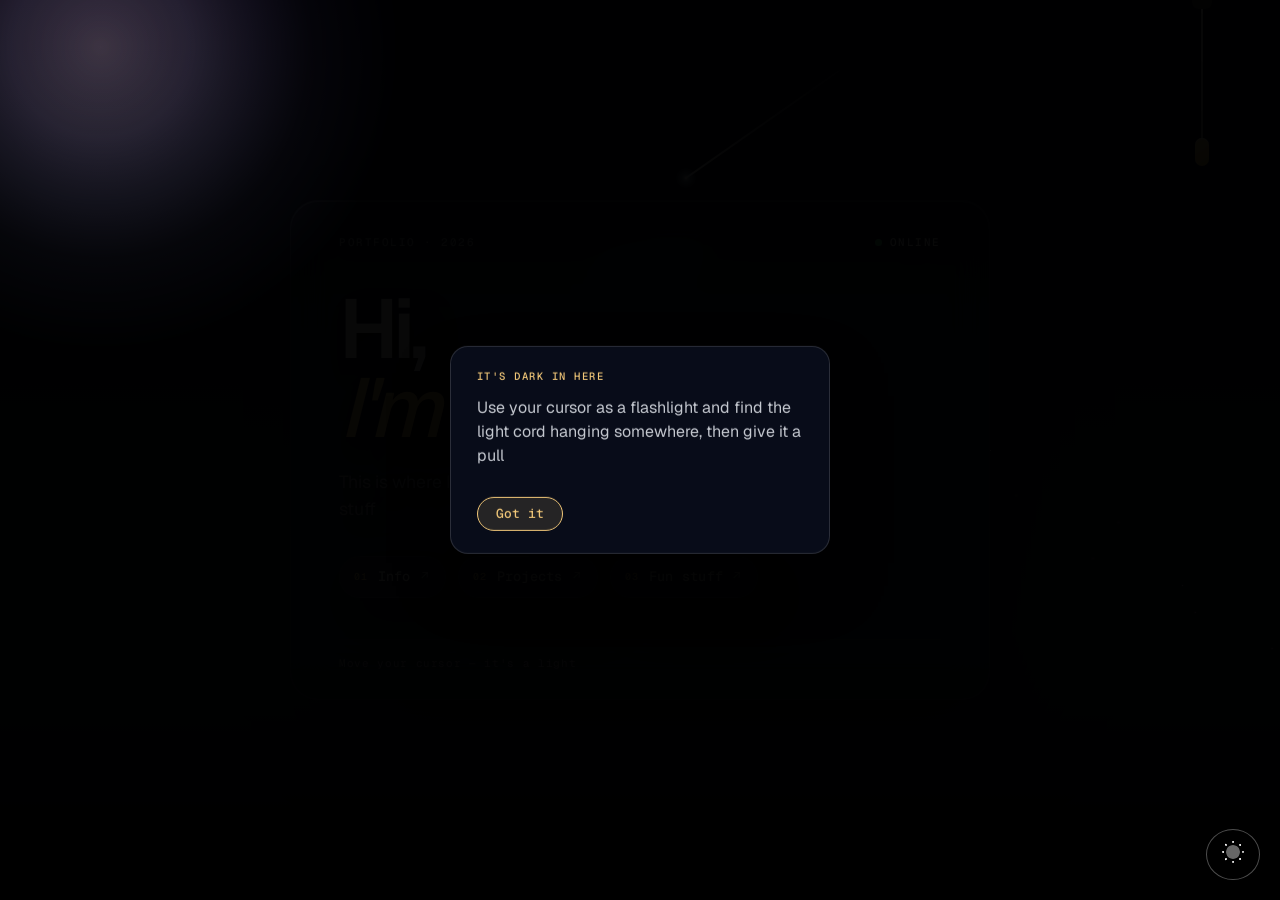
==== commit e9a184a5: "fix bug" ====
--- a/index.html
+++ b/index.html
@@ -2,7 +2,7 @@
 <html lang="en">
 <head>
     <meta charset="UTF-8">
-    <meta name="viewport" content="width=device-width, initial-scale=1.0, maximum-scale=1.0, user-scalable=no">
+    <meta name="viewport" content="width=device-width, initial-scale=1.0, maximum-scale=1.0, user-scalable=no, viewport-fit=cover">
     <title>Bao's Website</title>
     <link rel="preconnect" href="https://fonts.googleapis.com">
     <link rel="preconnect" href="https://fonts.gstatic.com" crossorigin>
@@ -27,149 +27,149 @@
             </div>
         </div>
 
-        <div class="card-foot">Move your cursor &mdash; it's a light</div>
-
-        <!-- POPUP 1 - Info -->
-        <div class="popup" id="popup1">
-            <div class="popup-content popup-info" id="infoScroll">
-                <button class="close-btn close-btn-info" aria-label="Close">
-                    <svg class="close-icon" viewBox="0 0 40 40" xmlns="http://www.w3.org/2000/svg">
-                        <circle class="close-ring" cx="20" cy="20" r="17" fill="none" stroke-width="1.5"/>
-                        <line class="close-line" x1="14" y1="14" x2="26" y2="26" stroke-width="1.5" stroke-linecap="round"/>
-                        <line class="close-line" x1="26" y1="14" x2="14" y2="26" stroke-width="1.5" stroke-linecap="round"/>
-                    </svg>
-                </button>
-
-                <div class="info-header">
-                    <div class="info-eyebrow">Info</div>
-                    <div class="info-id">
-                        <h2 class="info-name">Bao <em>Nguyen</em></h2>
-                        <div class="info-title">Early Access Developer</div>
-                        <div class="info-status"><span class="status-dot"></span>Online</div>
-                    </div>
-                    <img src="Bao.jpg" alt="Bao" class="info-avatar">
-                </div>
-
-                <div class="info-body">
-
-                    <div class="info-section">
-                        <h3 class="section-header"><span class="section-num">01</span><span class="section-title">About</span></h3>
-                        <div class="info-row"><span class="info-label">Full name</span><span class="info-value">Bao Nguyen</span></div>
-                        <div class="info-row"><span class="info-label">Date of birth</span><span class="info-value">Jan 22, 2004</span></div>
-                        <div class="info-row"><span class="info-label">Temporary location</span><span class="info-value">Orlando, Florida, US</span></div>
-                    </div>
-
-                    <div class="info-section">
-                        <h3 class="section-header"><span class="section-num">02</span><span class="section-title">Spoken languages</span></h3>
-                        <div class="lang-list">
-                            <div class="lang"><span class="lang-name">Vietnamese</span><span class="lang-level">Native</span></div>
-                            <div class="lang"><span class="lang-name">English</span><span class="lang-level">Fluent</span></div>
+        <div class="card-foot" id="cardFoot" data-mouse="good luck have fun" data-touch="Touch &amp; drag &mdash; your finger is the light">Move your cursor &mdash; it's a light</div>
+    </div>
+
+    <!-- Popups live outside the card so they sit on the top layer -->
+    <!-- POPUP 1 - Info -->
+    <div class="popup" id="popup1">
+        <div class="popup-content popup-info" id="infoScroll">
+            <button class="close-btn close-btn-info" aria-label="Close">
+                <svg class="close-icon" viewBox="0 0 40 40" xmlns="http://www.w3.org/2000/svg">
+                    <circle class="close-ring" cx="20" cy="20" r="17" fill="none" stroke-width="1.5"/>
+                    <line class="close-line" x1="14" y1="14" x2="26" y2="26" stroke-width="1.5" stroke-linecap="round"/>
+                    <line class="close-line" x1="26" y1="14" x2="14" y2="26" stroke-width="1.5" stroke-linecap="round"/>
+                </svg>
+            </button>
+
+            <div class="info-header">
+                <div class="info-eyebrow">Info</div>
+                <div class="info-id">
+                    <h2 class="info-name">Bao <em>Nguyen</em></h2>
+                    <div class="info-title">Early Access Developer</div>
+                    <div class="info-status"><span class="status-dot"></span>Online</div>
+                </div>
+                <img src="Bao.jpg" alt="Bao" class="info-avatar">
+            </div>
+
+            <div class="info-body">
+
+                <div class="info-section">
+                    <h3 class="section-header"><span class="section-num">01</span><span class="section-title">About</span></h3>
+                    <div class="info-row"><span class="info-label">Full name</span><span class="info-value">Bao Nguyen</span></div>
+                    <div class="info-row"><span class="info-label">Date of birth</span><span class="info-value">Jan 22, 2004</span></div>
+                    <div class="info-row"><span class="info-label">Temporary location</span><span class="info-value">Orlando, Florida, US</span></div>
+                </div>
+
+                <div class="info-section">
+                    <h3 class="section-header"><span class="section-num">02</span><span class="section-title">Spoken languages</span></h3>
+                    <div class="lang-list">
+                        <div class="lang"><span class="lang-name">Vietnamese</span><span class="lang-level">Native</span></div>
+                        <div class="lang"><span class="lang-name">English</span><span class="lang-level">Fluent</span></div>
+                    </div>
+                </div>
+
+                <div class="info-section">
+                    <h3 class="section-header"><span class="section-num">03</span><span class="section-title">Education</span></h3>
+                    <div class="edu-row">
+                        <div class="edu-name">University of Central Florida</div>
+                        <div class="edu-sub">UCF &mdash; Computer Science</div>
+                    </div>
+                    <div class="edu-row">
+                        <div class="edu-name">Valencia College</div>
+                        <div class="edu-sub">Associate of Arts</div>
+                    </div>
+                </div>
+
+                <div class="info-section">
+                    <h3 class="section-header"><span class="section-num">04</span><span class="section-title">Programming languages</span></h3>
+                    <div class="keyboard-tray">
+                        <div class="keyboard-label">Stack &middot; tap a key</div>
+                        <div class="key-row">
+                            <div class="keycap" data-lang="Python" data-pct="100" data-desc="scripting &amp; automation"><div class="kc-face"><span class="kc-label">Python</span><span class="kc-sub">.py</span></div></div>
+                            <div class="keycap" data-lang="HTML" data-pct="100" data-desc="markup &amp; structure"><div class="kc-face"><span class="kc-label">HTML</span><span class="kc-sub">.html</span></div></div>
+                            <div class="keycap" data-lang="CSS" data-pct="100" data-desc="styling &amp; layout"><div class="kc-face"><span class="kc-label">CSS</span><span class="kc-sub">.css</span></div></div>
                         </div>
-                    </div>
-
-                    <div class="info-section">
-                        <h3 class="section-header"><span class="section-num">03</span><span class="section-title">Education</span></h3>
-                        <div class="edu-row">
-                            <div class="edu-name">University of Central Florida</div>
-                            <div class="edu-sub">UCF &mdash; Computer Science</div>
+                        <div class="key-row key-row-offset">
+                            <div class="keycap" data-lang="C++" data-pct="95" data-desc="systems &amp; algorithms"><div class="kc-face"><span class="kc-label">C++</span><span class="kc-sub">.cpp</span></div></div>
+                            <div class="keycap" data-lang="JavaScript" data-pct="80" data-desc="web interactivity"><div class="kc-face"><span class="kc-label">JS</span><span class="kc-sub">.js</span></div></div>
+                            <div class="keycap" data-lang="TypeScript" data-pct="50" data-desc="typed JS &amp; safety"><div class="kc-face"><span class="kc-label">TS</span><span class="kc-sub">.ts</span></div></div>
                         </div>
-                        <div class="edu-row">
-                            <div class="edu-name">Valencia College</div>
-                            <div class="edu-sub">Associate of Arts</div>
+                    </div>
+                </div>
+
+                <div class="info-section">
+                    <h3 class="section-header"><span class="section-num">05</span><span class="section-title">Interests</span></h3>
+
+                    <div class="ib-grid">
+                        <div class="ib ib-gaming"><div class="ib-label">Gaming</div><div class="ib-sub">Elden Ring</div></div>
+                        <div class="ib ib-otters"><img src="otter.jpg" alt="Otter"><div class="ib-caption">Otters!!!!</div></div>
+                        <div class="ib ib-webdev"><div class="ib-label">Web dev</div><div class="ib-sub">The magic to build everything from my imagination</div></div>
+                    </div>
+
+                    <div class="now-playing">
+                        <img src="Vivarium.jpg" alt="Album art" class="np-album">
+                        <div class="np-info">
+                            <div class="np-badge">Now playing</div>
+                            <div class="np-song">Vivarium</div>
+                            <div class="np-artist">ADO</div>
                         </div>
-                    </div>
-
-                    <div class="info-section">
-                        <h3 class="section-header"><span class="section-num">04</span><span class="section-title">Programming languages</span></h3>
-                        <div class="keyboard-tray">
-                            <div class="keyboard-label">Stack &middot; tap a key</div>
-                            <div class="key-row">
-                                <div class="keycap" data-lang="Python" data-pct="100" data-desc="scripting &amp; automation"><div class="kc-face"><span class="kc-label">Python</span><span class="kc-sub">.py</span></div></div>
-                                <div class="keycap" data-lang="HTML" data-pct="100" data-desc="markup &amp; structure"><div class="kc-face"><span class="kc-label">HTML</span><span class="kc-sub">.html</span></div></div>
-                                <div class="keycap" data-lang="CSS" data-pct="100" data-desc="styling &amp; layout"><div class="kc-face"><span class="kc-label">CSS</span><span class="kc-sub">.css</span></div></div>
-                            </div>
-                            <div class="key-row key-row-offset">
-                                <div class="keycap" data-lang="C++" data-pct="95" data-desc="systems &amp; algorithms"><div class="kc-face"><span class="kc-label">C++</span><span class="kc-sub">.cpp</span></div></div>
-                                <div class="keycap" data-lang="JavaScript" data-pct="80" data-desc="web interactivity"><div class="kc-face"><span class="kc-label">JS</span><span class="kc-sub">.js</span></div></div>
-                                <div class="keycap" data-lang="TypeScript" data-pct="50" data-desc="typed JS &amp; safety"><div class="kc-face"><span class="kc-label">TS</span><span class="kc-sub">.ts</span></div></div>
-                            </div>
-                        </div>
-                    </div>
-
-                    <div class="info-section">
-                        <h3 class="section-header"><span class="section-num">05</span><span class="section-title">Interests</span></h3>
-
-                        <div class="ib-grid">
-                            <div class="ib ib-gaming"><div class="ib-label">Gaming</div><div class="ib-sub">Elden Ring</div></div>
-                            <div class="ib ib-otters"><img src="otter.jpg" alt="Otter"><div class="ib-caption">Otters!!!!</div></div>
-                            <div class="ib ib-webdev"><div class="ib-label">Web dev</div><div class="ib-sub">The magic to build everything from my imagination</div></div>
-                        </div>
-
-                        <div class="now-playing">
-                            <img src="Vivarium.jpg" alt="Album art" class="np-album">
-                            <div class="np-info">
-                                <div class="np-badge">Now playing</div>
-                                <div class="np-song">Vivarium</div>
-                                <div class="np-artist">ADO</div>
-                            </div>
-                            <div class="np-bars"><div class="np-bar"></div><div class="np-bar"></div><div class="np-bar"></div><div class="np-bar"></div><div class="np-bar"></div></div>
-                        </div>
-
-                        <div class="ib-grid ib-grid-half">
-                            <div class="ib"><div class="ib-label">Night reading</div></div>
-                            <div class="ib"><div class="ib-label">Game development</div><div class="ib-sub">Develop logical thinking and problem-solving skills</div></div>
-                        </div>
-                    </div>
-
-                    <div class="info-section">
-                        <h3 class="section-header"><span class="section-num">06</span><span class="section-title">Social</span></h3>
-                        <a href="https://github.com/Barone-Ng" target="_blank" class="social-link">
-                            <svg width="16" height="16" viewBox="0 0 16 16" fill="currentColor"><path d="M8 0C3.58 0 0 3.58 0 8c0 3.54 2.29 6.53 5.47 7.59.4.07.55-.17.55-.38 0-.19-.01-.82-.01-1.49-2.01.37-2.53-.49-2.69-.94-.09-.23-.48-.94-.82-1.13-.28-.15-.68-.52-.01-.53.63-.01 1.08.58 1.23.82.72 1.21 1.87.87 2.33.66.07-.52.28-.87.51-1.07-1.78-.2-3.64-.89-3.64-3.95 0-.87.31-1.59.82-2.15-.08-.2-.36-1.02.08-2.12 0 0 .67-.21 2.2.82.64-.18 1.32-.27 2-.27.68 0 1.36.09 2 .27 1.53-1.04 2.2-.82 2.2-.82.44 1.1.16 1.92.08 2.12.51.56.82 1.27.82 2.15 0 3.07-1.87 3.75-3.65 3.95.29.25.54.73.54 1.48 0 1.07-.01 1.93-.01 2.2 0 .21.15.46.55.38A8.013 8.013 0 0016 8c0-4.42-3.58-8-8-8z"/></svg>
-                            <span class="social-text"><span class="social-name">GitHub</span><span class="social-handle">@Barone-Ng</span></span>
-                            <span class="social-arrow">&#8599;</span>
-                        </a>
-                        <a href="https://www.instagram.com/itsmebarone/" target="_blank" class="social-link">
-                            <svg width="16" height="16" viewBox="0 0 24 24" fill="none" stroke="currentColor" stroke-width="1.8" stroke-linecap="round" stroke-linejoin="round"><rect x="2" y="2" width="20" height="20" rx="5"/><circle cx="12" cy="12" r="4"/><circle cx="17.5" cy="6.5" r="1" fill="currentColor" stroke="none"/></svg>
-                            <span class="social-text"><span class="social-name">Instagram</span><span class="social-handle">@itsmebarone</span></span>
-                            <span class="social-arrow">&#8599;</span>
-                        </a>
-                        <a href="mailto:baronenguyen2201@gmail.com" class="social-link">
-                            <svg width="16" height="16" viewBox="0 0 24 24" fill="none" stroke="currentColor" stroke-width="1.8" stroke-linecap="round" stroke-linejoin="round"><path d="M4 4h16c1.1 0 2 .9 2 2v12c0 1.1-.9 2-2 2H4c-1.1 0-2-.9-2-2V6c0-1.1.9-2 2-2z"/><polyline points="22,6 12,13 2,6"/></svg>
-                            <span class="social-text"><span class="social-name">Email</span><span class="social-handle">baronenguyen2201@gmail.com</span></span>
-                            <span class="social-arrow">&#8599;</span>
-                        </a>
-                    </div>
-
-                </div>
-            </div>
-        </div>
-
-        <!-- POPUP 2 - Projects -->
-        <div class="popup" id="popup2">
-            <div class="popup-content">
-                <span class="close-btn">&times;</span>
-                <h3>Projects</h3>
-                <p>For now, I only have this website!</p>
-            </div>
-        </div>
-
-        <!-- POPUP 3 - Fun stuff -->
-        <div class="popup" id="popup3">
-            <div class="popup-content popup-fun">
-                <span class="close-btn">&times;</span>
-                <h3>Fun stuff</h3>
-                <div class="fun-grid">
-                    <a class="fun-btn" href="LightOut.html"><span class="fun-icon">01</span><span class="fun-label">Lights Out</span><span class="fun-arrow">↗</span></a>
-                    <a class="fun-btn" href="Tictactoe.html"><span class="fun-icon">02</span><span class="fun-label">Tic-Tac-Toe</span><span class="fun-arrow">↗</span></a>
-                    <a class="fun-btn" href="MemoryMatch.html"><span class="fun-icon">03</span><span class="fun-label">Love Match</span><span class="fun-arrow">↗</span></a>
-                    <a class="fun-btn" href="Slotmachine.html"><span class="fun-icon">04</span><span class="fun-label">Galaxy Slots</span><span class="fun-arrow">↗</span></a>
-                    <a class="fun-btn" href="Wordle.html"><span class="fun-icon">05</span><span class="fun-label">Wordle</span><span class="fun-arrow">↗</span></a>
-                    <a class="fun-btn" href="WordSniper.html"><span class="fun-icon">06</span><span class="fun-label">Word Sniper</span><span class="fun-arrow">↗</span></a>
-                    <a class="fun-btn" href="Arcane Bloom.html"><span class="fun-icon">07</span><span class="fun-label">Arcane Bloom</span><span class="fun-arrow">↗</span></a>
-                </div>
-            </div>
-        </div>
-
+                        <div class="np-bars"><div class="np-bar"></div><div class="np-bar"></div><div class="np-bar"></div><div class="np-bar"></div><div class="np-bar"></div></div>
+                    </div>
+
+                    <div class="ib-grid ib-grid-half">
+                        <div class="ib"><div class="ib-label">Night reading</div></div>
+                        <div class="ib"><div class="ib-label">Game development</div><div class="ib-sub">Develop logical thinking and problem-solving skills</div></div>
+                    </div>
+                </div>
+
+                <div class="info-section">
+                    <h3 class="section-header"><span class="section-num">06</span><span class="section-title">Social</span></h3>
+                    <a href="https://github.com/Barone-Ng" target="_blank" class="social-link">
+                        <svg width="16" height="16" viewBox="0 0 16 16" fill="currentColor"><path d="M8 0C3.58 0 0 3.58 0 8c0 3.54 2.29 6.53 5.47 7.59.4.07.55-.17.55-.38 0-.19-.01-.82-.01-1.49-2.01.37-2.53-.49-2.69-.94-.09-.23-.48-.94-.82-1.13-.28-.15-.68-.52-.01-.53.63-.01 1.08.58 1.23.82.72 1.21 1.87.87 2.33.66.07-.52.28-.87.51-1.07-1.78-.2-3.64-.89-3.64-3.95 0-.87.31-1.59.82-2.15-.08-.2-.36-1.02.08-2.12 0 0 .67-.21 2.2.82.64-.18 1.32-.27 2-.27.68 0 1.36.09 2 .27 1.53-1.04 2.2-.82 2.2-.82.44 1.1.16 1.92.08 2.12.51.56.82 1.27.82 2.15 0 3.07-1.87 3.75-3.65 3.95.29.25.54.73.54 1.48 0 1.07-.01 1.93-.01 2.2 0 .21.15.46.55.38A8.013 8.013 0 0016 8c0-4.42-3.58-8-8-8z"/></svg>
+                        <span class="social-text"><span class="social-name">GitHub</span><span class="social-handle">@Barone-Ng</span></span>
+                        <span class="social-arrow">&#8599;</span>
+                    </a>
+                    <a href="https://www.instagram.com/itsmebarone/" target="_blank" class="social-link">
+                        <svg width="16" height="16" viewBox="0 0 24 24" fill="none" stroke="currentColor" stroke-width="1.8" stroke-linecap="round" stroke-linejoin="round"><rect x="2" y="2" width="20" height="20" rx="5"/><circle cx="12" cy="12" r="4"/><circle cx="17.5" cy="6.5" r="1" fill="currentColor" stroke="none"/></svg>
+                        <span class="social-text"><span class="social-name">Instagram</span><span class="social-handle">@itsmebarone</span></span>
+                        <span class="social-arrow">&#8599;</span>
+                    </a>
+                    <a href="mailto:baronenguyen2201@gmail.com" class="social-link">
+                        <svg width="16" height="16" viewBox="0 0 24 24" fill="none" stroke="currentColor" stroke-width="1.8" stroke-linecap="round" stroke-linejoin="round"><path d="M4 4h16c1.1 0 2 .9 2 2v12c0 1.1-.9 2-2 2H4c-1.1 0-2-.9-2-2V6c0-1.1.9-2 2-2z"/><polyline points="22,6 12,13 2,6"/></svg>
+                        <span class="social-text"><span class="social-name">Email</span><span class="social-handle">baronenguyen2201@gmail.com</span></span>
+                        <span class="social-arrow">&#8599;</span>
+                    </a>
+                </div>
+
+            </div>
+        </div>
+    </div>
+
+    <!-- POPUP 2 - Projects -->
+    <div class="popup" id="popup2">
+        <div class="popup-content">
+            <span class="close-btn">&times;</span>
+            <h3>Projects</h3>
+            <p>For now, I only have this website!</p>
+        </div>
+    </div>
+
+    <!-- POPUP 3 - Fun stuff -->
+    <div class="popup" id="popup3">
+        <div class="popup-content popup-fun">
+            <span class="close-btn">&times;</span>
+            <h3>Fun stuff</h3>
+            <div class="fun-grid">
+                <a class="fun-btn" href="LightOut.html"><span class="fun-icon">01</span><span class="fun-label">Lights Out</span><span class="fun-arrow">↗</span></a>
+                <a class="fun-btn" href="Tictactoe.html"><span class="fun-icon">02</span><span class="fun-label">Tic-Tac-Toe</span><span class="fun-arrow">↗</span></a>
+                <a class="fun-btn" href="MemoryMatch.html"><span class="fun-icon">03</span><span class="fun-label">Love Match</span><span class="fun-arrow">↗</span></a>
+                <a class="fun-btn" href="Slotmachine.html"><span class="fun-icon">04</span><span class="fun-label">Galaxy Slots</span><span class="fun-arrow">↗</span></a>
+                <a class="fun-btn" href="Wordle.html"><span class="fun-icon">05</span><span class="fun-label">Wordle</span><span class="fun-arrow">↗</span></a>
+                <a class="fun-btn" href="WordSniper.html"><span class="fun-icon">06</span><span class="fun-label">Word Sniper</span><span class="fun-arrow">↗</span></a>
+                <a class="fun-btn" href="Arcane Bloom.html"><span class="fun-icon">07</span><span class="fun-label">Arcane Bloom</span><span class="fun-arrow">↗</span></a>
+            </div>
+        </div>
     </div>
 
     <!-- Cursor light -->
@@ -188,7 +188,7 @@
     <!-- Hint popup -->
     <div class="hint" id="lightHint" role="dialog" aria-label="Hint">
         <div class="hint-eyebrow">It's dark in here</div>
-        <p>Use your cursor as a flashlight and find the light cord hanging somewhere, then give it a pull </p>
+        <p id="hintText" data-mouse="Use your cursor as a flashlight and find the light cord hanging somewhere, then give it a pull " data-touch="Drag your finger across the screen as a flashlight and find the light cord hanging somewhere, then tap or pull it ">Use your cursor as a flashlight and find the light cord hanging somewhere, then give it a pull </p>
         <button id="hintClose" type="button">Got it</button>
     </div>
 
@@ -211,19 +211,7 @@
     <button id="themeToggle" class="theme-btn"><img src="[data-uri]" alt="icon" /></button>
 
     <script>
-        // Prevent double-tap zoom on iOS and Android
-        let lastTouchEnd = 0;
-
-        document.addEventListener('touchend', function(event) {
-            const now = Date.now();
-            
-            if (now - lastTouchEnd <= 300) {
-            event.preventDefault();
-            }
-            
-            lastTouchEnd = now;
-        }, { passive: false });
-
+        // Double-tap zoom is blocked in CSS (touch-action); only block pinch-zoom here
         // Optional: Also prevent zoom on gesture (pinch zoom)
         document.addEventListener('gesturestart', function(e) {
             e.preventDefault();
--- a/design.css
+++ b/design.css
@@ -174,15 +174,15 @@
 }
 .popup-info::-webkit-scrollbar { display: none; }
 
-.card .popup-info .close-btn-info {
+.popup .popup-info .close-btn-info {
     position: absolute; top: 14px; right: 16px;
     width: 32px; height: 32px; margin: 0; padding: 0;
     display: flex; align-items: center; justify-content: center;
     background: transparent; border: none; box-shadow: none; border-radius: 50%;
     transform: none; cursor: pointer; z-index: 20;
 }
-.card .popup-info .close-btn-info:hover { background: transparent; transform: none; }
-.card .popup-info .close-btn-info:active { transform: translateY(1px); }
+.popup .popup-info .close-btn-info:hover { background: transparent; transform: none; }
+.popup .popup-info .close-btn-info:active { transform: translateY(1px); }
 .popup-info .close-icon { width: 32px; height: 32px; display: block; }
 .popup-info .close-ring { stroke: var(--rule); transition: stroke 0.2s; }
 .popup-info .close-line { stroke: var(--ink); transition: stroke 0.2s; }
@@ -916,3 +916,51 @@
 @keyframes hintIn { from { opacity: 0; transform: translate(-50%, -44%); } to { opacity: 1; transform: translate(-50%, -50%); } }
 
 @media (max-width: 700px) { .pull-cord { right: 24px; } .cord-line { height: calc(100px + var(--pull)); } }
+
+
+/* ═══ Popups: always the top layer (above card, orb, cord; below flashlight) ═══ */
+.popup { z-index: 95; }
+
+
+/* ═══ Touch / phone friendly ═══════════════════════════ */
+/* The page itself never pans, so a dragging finger keeps firing pointermove (= moves the light). */
+html, body {
+    touch-action: none;
+    overscroll-behavior: none;
+    -webkit-tap-highlight-color: transparent;
+    -webkit-user-select: none; user-select: none;
+    -webkit-touch-callout: none;
+}
+body { height: 100vh; height: 100dvh; }
+/* Tabs can still scroll vertically with a finger */
+.popup-info { touch-action: pan-y; overscroll-behavior: contain; max-height: 85vh; max-height: 85dvh; }
+button, a, .keycap, .cord-handle { touch-action: manipulation; }
+.cord-handle { touch-action: none; }
+
+/* No sticky "hover" states on touch screens */
+@media (hover: none) {
+    .card:hover { transform: none; }
+    .card .button-group button:hover { transform: none; color: var(--t-text); border-color: var(--t-line); }
+    .card .button-group button:hover .b-arrow { transform: none; color: var(--t-muted); }
+    .card .button-group button:active { color: var(--t-accent); border-color: var(--t-accent); transform: scale(0.97); }
+    .fun-btn:hover { transform: none; background: var(--t-tile); border-color: var(--t-line); }
+    .fun-btn:active { background: color-mix(in srgb, var(--t-accent) 9%, transparent); border-color: var(--t-accent); }
+}
+
+/* Phone layout */
+@media (max-width: 700px) {
+    .light-orb { width: 420px; height: 420px; }
+    .card .button-group button { min-height: 44px; }
+    .popup-info { width: min(94vw, 420px); max-height: 88vh; max-height: 88dvh; }
+    .popup-info .info-name { font-size: 2.3rem; }
+    .popup-info .info-header, .popup-info .info-body { padding-left: 20px; padding-right: 20px; }
+    .popup-info .key-row { flex-wrap: wrap; }
+    .popup-info .keycap { flex: 0 0 calc((100% - 16px) / 3); }
+    .popup-info .key-row-offset { margin-left: 0; }
+    .popup-info .info-row { grid-template-columns: 110px 1fr; }
+    .card .popup-info .close-btn-info, .popup .popup-info .close-btn-info { width: 44px; height: 44px; top: 8px; right: 8px; }
+    .popup-fun { width: min(94vw, 360px); }
+    .fun-btn { min-height: 76px; }
+    .hint { padding: 20px; }
+    .theme-btn { bottom: max(20px, env(safe-area-inset-bottom)); right: 20px; }
+}
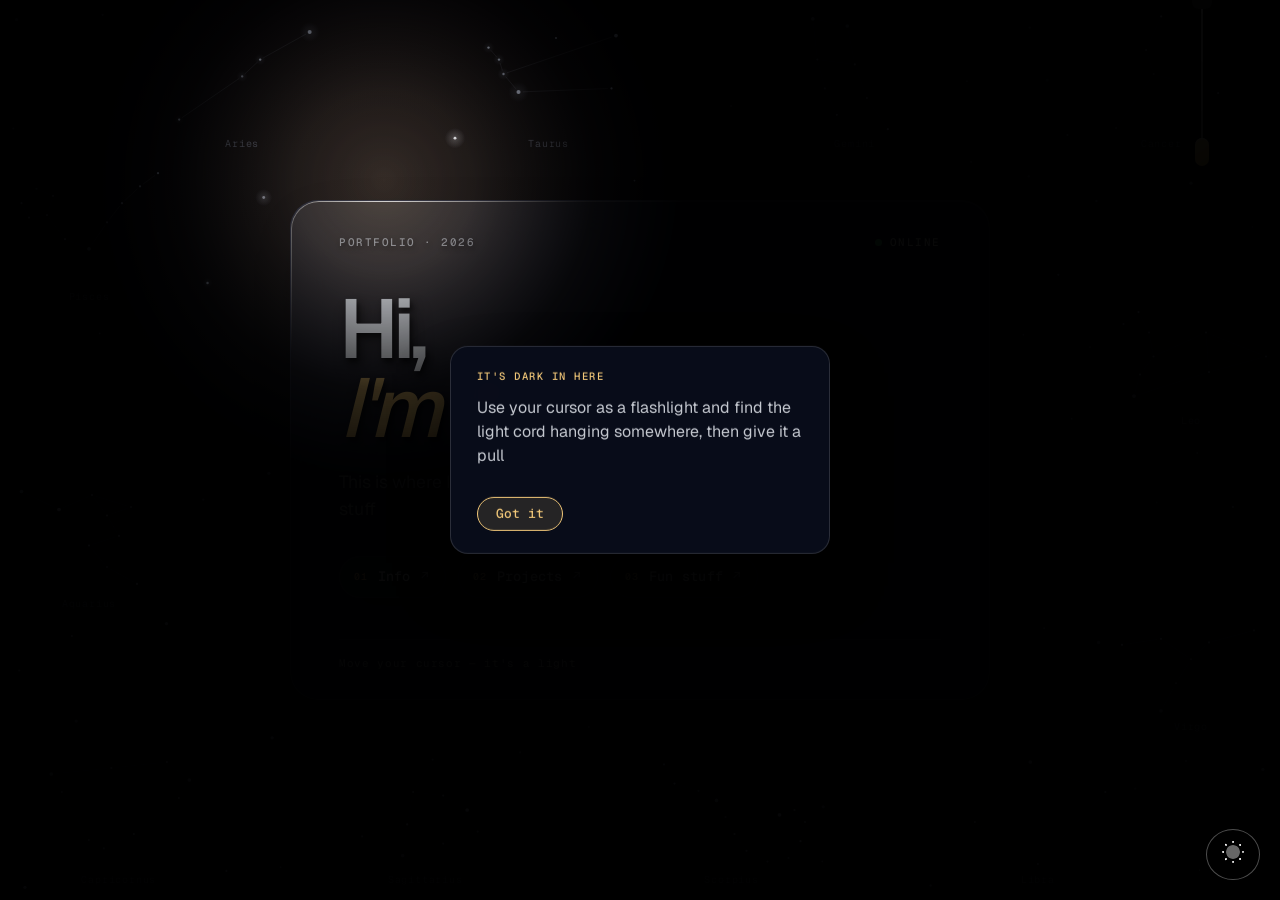
==== commit ede7c4ea: "Add files via upload" ====
--- a/index.html
+++ b/index.html
@@ -27,7 +27,7 @@
             </div>
         </div>
 
-        <div class="card-foot" id="cardFoot" data-mouse="good luck have fun" data-touch="Touch &amp; drag &mdash; your finger is the light">Move your cursor &mdash; it's a light</div>
+        <div class="card-foot" id="cardFoot" data-mouse="Move your cursor &mdash; it's a light" data-touch="Touch &amp; drag &mdash; your finger is the light">Move your cursor &mdash; it's a light</div>
     </div>
 
     <!-- Popups live outside the card so they sit on the top layer -->
@@ -192,10 +192,9 @@
         <button id="hintClose" type="button">Got it</button>
     </div>
 
-    <!-- Shooting Star -->
+    <!-- Zodiac star charts -->
     <div class="stars-container">
-        <div class="stars"></div>
-        <canvas id="shootingStarsCanvas"></canvas>
+        <canvas id="zodiacCanvas"></canvas>
     </div>
 
     <!-- Aurora -->
--- a/design.css
+++ b/design.css
@@ -50,7 +50,7 @@
 /* ─── Dark mode ──────────────────────────────────────── */
 .dark {
     min-height: 100vh;
-    background: linear-gradient(to bottom, #0b0b2b, #1b2735 70%, #090a0f);
+    background: linear-gradient(to bottom, #02020a, #070a12 70%, #010102);
     overflow: hidden;
 }
 
@@ -323,48 +323,6 @@
 
 /* ─── Misc ───────────────────────────────────────────── */
 .orange { color: #ff7e5f; }
-
-/* ─── Stars & shooting stars ─────────────────────────── */
-.stars {
-    width: 1px; height: 1px;
-    position: absolute;
-    background: white;
-    box-shadow: 2vw 5vh 2px white, 10vw 8vh 2px white, 15vw 15vh 1px white,
-        22vw 22vh 1px white, 28vw 12vh 2px white, 32vw 32vh 1px white,
-        38vw 18vh 2px white, 42vw 35vh 1px white, 48vw 25vh 2px white,
-        53vw 42vh 1px white, 58vw 15vh 2px white, 63vw 38vh 1px white,
-        68vw 28vh 2px white, 73vw 45vh 1px white, 78vw 32vh 2px white,
-        83vw 48vh 1px white, 88vw 20vh 2px white, 93vw 52vh 1px white,
-        98vw 35vh 2px white, 5vw 60vh 1px white, 12vw 65vh 2px white,
-        18vw 72vh 1px white, 25vw 78vh 2px white, 30vw 85vh 1px white,
-        35vw 68vh 2px white, 40vw 82vh 1px white, 45vw 92vh 2px white,
-        50vw 75vh 1px white, 55vw 88vh 2px white, 60vw 95vh 1px white,
-        65vw 72vh 2px white, 70vw 85vh 1px white, 75vw 78vh 2px white,
-        80vw 92vh 1px white, 85vw 82vh 2px white, 90vw 88vh 1px white,
-        95vw 75vh 2px white;
-    animation: twinkle 8s infinite linear;
-}
-.stars::after {
-    content: "";
-    position: absolute;
-    width: 1px; height: 1px;
-    background: white;
-    box-shadow: 8vw 12vh 2px white, 16vw 18vh 1px white, 24vw 25vh 2px white,
-        33vw 15vh 1px white, 41vw 28vh 2px white, 49vw 35vh 1px white,
-        57vw 22vh 2px white, 65vw 42vh 1px white, 73vw 28vh 2px white,
-        81vw 48vh 1px white, 89vw 32vh 2px white, 97vw 45vh 1px white,
-        3vw 68vh 2px white, 11vw 75vh 1px white, 19vw 82vh 2px white,
-        27vw 88vh 1px white, 35vw 72vh 2px white, 43vw 85vh 1px white,
-        51vw 92vh 2px white, 59vw 78vh 1px white;
-    animation: twinkle 6s infinite linear reverse;
-}
-#shootingStarsCanvas {
-    position: fixed;
-    top: 0; left: 0;
-    width: 100%; height: 100%;
-    pointer-events: none;
-    z-index: 0;
-}
 
 /* ─── Gradient wave ──────────────────────────────────── */
 @keyframes gradient {
@@ -701,266 +659,270 @@
     .card p { font-size: 0.95rem; }
 }
 @media (max-width: 400px) { .card h1 { font-size: 2rem; } }
-
-
-/* ═══ Hero card v2 — cursor is a light source ═══════════ */
-body {
-    --sh: 20, 32, 46;                       /* shadow colour (rgb) */
-    --spot: rgba(255, 255, 255, 0.75);      /* light colour on surfaces */
-    --orb: rgba(255, 255, 255, 0.55);
-    --card-bg: rgba(255, 255, 255, 0.55);
-}
-body.dark {
-    --sh: 0, 0, 0;
-    --spot: rgba(242, 200, 121, 0.22);
-    --orb: rgba(255, 205, 140, 0.20);
-    --card-bg: rgba(28, 36, 66, 0.52);
-}
-
-/* The light itself: a soft glow that follows the cursor */
-.light-orb {
-    position: fixed; top: 0; left: 0;
-    width: 640px; height: 640px; border-radius: 50%;
-    background: radial-gradient(circle, var(--orb) 0%, transparent 65%);
-    mix-blend-mode: screen;
-    pointer-events: none;
-    z-index: 1;
-    will-change: transform;
-}
-
-/* Card shell */
-.card {
-    width: 700px; height: 500px;
-    padding: 36px 48px 30px;
-    align-items: stretch; justify-content: space-between;
-    background: var(--card-bg);
-    border-radius: 28px;
-    overflow: visible;
-    box-shadow:
-        inset 0 1px 0 rgba(255,255,255,0.14),
-        var(--sx, 0px) calc(var(--sy, 0px) + 12px) calc(var(--sb, 30px) * 1.6) calc(var(--sb, 30px) * -0.35) rgba(var(--sh), 0.55);
-    transition: transform 0.3s ease;
-}
-.card:hover {
-    transform: translateY(-4px);
-    box-shadow:
-        inset 0 1px 0 rgba(255,255,255,0.18),
-        var(--sx, 0px) calc(var(--sy, 0px) + 18px) calc(var(--sb, 30px) * 1.8) calc(var(--sb, 30px) * -0.35) rgba(var(--sh), 0.6);
-}
-
-/* Spotlight on the glass surface */
-.card::before, .card::after {
-    content: ""; position: absolute; inset: 0;
-    border-radius: inherit; pointer-events: none; z-index: 0;
-}
-.card::before {
-    background: radial-gradient(420px circle at var(--bx, 30%) var(--by, 20%), var(--spot), transparent 70%);
-}
-/* Lit edge: 1px ring that glows nearest the light */
-.card::after {
-    padding: 1px;
-    background: radial-gradient(260px circle at var(--bx, 30%) var(--by, 20%), rgba(255,255,255,0.85), transparent 75%);
-    -webkit-mask: linear-gradient(#000 0 0) content-box, linear-gradient(#000 0 0);
-    -webkit-mask-composite: xor;
-            mask: linear-gradient(#000 0 0) content-box exclude, linear-gradient(#000 0 0);
-            mask-composite: exclude;
-}
-.card-top, .card-main, .card-foot { position: relative; z-index: 1; }
-
-/* Top row */
-.card-top {
-    display: flex; justify-content: space-between; align-items: center;
-    font: 500 0.68rem/1 var(--mono); letter-spacing: 0.14em; text-transform: uppercase;
-    color: var(--t-muted);
-}
-.card-status { display: inline-flex; align-items: center; gap: 8px; color: var(--t-text); }
-.card-dot {
-    width: 7px; height: 7px; border-radius: 50%; background: #4ade80;
-    box-shadow: 0 0 0 0 rgba(74,222,128,0.6); animation: cardPing 2.4s ease-out infinite;
-}
-@keyframes cardPing {
-    0%   { box-shadow: 0 0 0 0 rgba(74,222,128,0.55); }
-    70%  { box-shadow: 0 0 0 8px rgba(74,222,128,0); }
-    100% { box-shadow: 0 0 0 0 rgba(74,222,128,0); }
-}
-
-/* Headline + copy: cast shadows away from the light */
-.card-main { display: flex; flex-direction: column; align-items: flex-start; }
-.card h1 {
-    font: 600 5.2rem/0.95 var(--sans); letter-spacing: -0.06em;
-    text-shadow:
-        calc(var(--sx, 0px) * 0.35) calc(var(--sy, 0px) * 0.35) calc(var(--sb, 0px) * 0.35) rgba(var(--sh), 0.50),
-        calc(var(--sx, 0px) * 0.70) calc(var(--sy, 0px) * 0.70) calc(var(--sb, 0px) * 0.70) rgba(var(--sh), 0.32),
-        var(--sx, 0px) var(--sy, 0px) calc(var(--sb, 0px) * 1.2) rgba(var(--sh), 0.22);
-}
-.card h1 .orange { font-style: italic; font-weight: 500; letter-spacing: -0.05em; }
-.card p {
-    margin-top: 22px; max-width: 30ch; font-size: 1.1rem; line-height: 1.5;
-    text-shadow: var(--sx, 0px) var(--sy, 0px) var(--sb, 0px) rgba(var(--sh), 0.35);
-}
-.card-eyebrow, .card-status { text-shadow: var(--sx, 0px) var(--sy, 0px) var(--sb, 0px) rgba(var(--sh), 0.35); }
-
-/* Buttons: lit by the cursor, cast their own shadow */
-.card .button-group { margin-top: 34px; gap: 12px; flex-wrap: wrap; }
-.card .button-group button {
-    display: inline-flex; align-items: center; gap: 10px;
-    padding: 13px 16px 13px 14px; border-radius: 999px;
-    font: 500 0.85rem/1 var(--mono);
-    background:
-        radial-gradient(130px circle at var(--bx, 50%) var(--by, 50%), rgba(255,255,255,0.22), transparent 70%),
-        var(--t-tile);
-    border: 1px solid var(--t-line);
-    box-shadow: var(--sx, 0px) var(--sy, 0px) calc(var(--sb, 6px) * 1.4) rgba(var(--sh), 0.40);
-    text-shadow: none;
-    transition: border-color 0.2s, color 0.2s, transform 0.15s;
-}
-.card .button-group button:hover {
-    transform: translateY(-2px);
-    color: var(--t-accent); border-color: var(--t-accent);
-}
-.card .button-group button:active { transform: translateY(1px); }
-.b-num   { font-size: 0.62rem; letter-spacing: 0.08em; color: var(--t-accent); }
-.b-arrow { font-size: 0.8rem; color: var(--t-muted); transition: transform 0.2s, color 0.2s; }
-.card .button-group button:hover .b-arrow { color: var(--t-accent); transform: translate(2px, -2px); }
-
-/* Footer hint */
-.card-foot {
-    font: 400 0.68rem/1 var(--mono); letter-spacing: 0.06em; color: var(--t-muted);
-    padding-top: 18px; border-top: 1px solid var(--t-line);
-}
-
-@media (max-width: 700px) {
-    .card { width: min(94vw, 420px); height: auto; min-height: 420px; padding: 26px 24px 22px; gap: 34px; border-radius: 22px; }
-    .card h1 { font-size: 3.4rem; }
-    .card p { font-size: 0.95rem; }
-    .card .button-group button { font-size: 0.78rem; padding: 11px 14px 11px 12px; }
-}
-@media (max-width: 400px) { .card h1 { font-size: 2.9rem; } }
-
-
-/* ═══ Flashlight mode: the page is dark except under the cursor ═══ */
-.darkness {
-    --lr: 300px;                                   /* light radius */
-    position: fixed; inset: 0;
-    z-index: 100;                                  /* above card, popups and stars */
-    pointer-events: none;                          /* clicks pass straight through */
-    background: radial-gradient(
-        circle var(--lr) at var(--lx, 30vw) var(--ly, 20vh),
-        rgba(0, 0, 0, 0)    0%,
-        rgba(0, 0, 0, 0.18) 30%,
-        rgba(0, 0, 0, 0.80) 70%,
-        rgba(0, 0, 0, 0.97) 100%
-    );
-}
-.theme-btn { z-index: 101; }                       /* keep the theme button findable */
-@media (max-width: 700px) { .darkness { --lr: 200px; } }
-
-
-/* ═══ Light pull cord + hint popup ═══════════════════════ */
-.darkness { transition: opacity 0.6s ease; }
-body.lights-on .darkness { opacity: 0; }
-
-/* Cord hangs from the top-right, sits UNDER the darkness so you have to find it */
-.pull-cord {
-    --pull: 0px;
-    position: fixed; top: 0; right: 64px; width: 28px;
-    z-index: 90;
-    display: flex; flex-direction: column; align-items: center;
-}
-.cord-fixture {
-    width: 20px; height: 9px; border-radius: 0 0 6px 6px;
-    background: #3a3a3f; box-shadow: 0 2px 6px rgba(0,0,0,0.5);
-}
-.cord-line {
-    width: 2px; height: calc(130px + var(--pull));
-    background: linear-gradient(#e6e6e6, #9a9a9a);
-}
-.cord-handle {
-    position: relative;
-    width: 14px; height: 28px; margin-top: -1px;
-    border-radius: 8px;
-    background: linear-gradient(145deg, #ffe3a0, #d9a441);
-    box-shadow:
-        inset 0 1px 0 rgba(255,255,255,0.6),
-        var(--sx, 0px) var(--sy, 0px) calc(var(--sb, 4px) * 1.2) rgba(0,0,0,0.55);
-    cursor: grab; touch-action: none;
-}
-.cord-handle::before { content: ""; position: absolute; inset: -14px -16px; } /* bigger grab area */
-.cord-handle:focus-visible { outline: 2px solid #fff; outline-offset: 3px; }
-.pull-cord.dragging .cord-handle { cursor: grabbing; }
-.pull-cord:not(.dragging) .cord-line { transition: height 0.5s cubic-bezier(0.3, 1.9, 0.5, 1); }
-
-/* Hint popup: above the darkness so it's always readable */
-.hint {
-    position: fixed; top: 50%; left: 50%; z-index: 200;
-    width: min(88vw, 380px); padding: 24px 26px 22px;
-    transform: translate(-50%, -50%);
-    background: rgba(9, 13, 27, 0.94); color: #eef1f8;
-    border: 1px solid rgba(255,255,255,0.14); border-radius: 18px;
-    box-shadow: 0 30px 70px -20px rgba(0,0,0,0.9);
-    -webkit-backdrop-filter: blur(14px); backdrop-filter: blur(14px);
-    font-family: var(--sans);
-    animation: hintIn 0.6s 0.4s ease both;
-    transition: opacity 0.4s ease, transform 0.4s ease, visibility 0.4s;
-}
-.hint-eyebrow { font: 500 0.66rem/1 var(--mono); letter-spacing: 0.14em; text-transform: uppercase; color: #f2c879; }
-.hint p { margin: 14px 0 20px; font-size: 1rem; line-height: 1.5; color: rgba(238,241,248,0.82); }
-.hint button {
-    padding: 10px 18px; border-radius: 999px; cursor: pointer;
-    font: 500 0.8rem/1 var(--mono);
-    background: rgba(242,200,121,0.12); color: #f2c879; border: 1px solid #f2c879;
-    transition: background 0.2s;
-}
-.hint button:hover { background: rgba(242,200,121,0.24); }
-.hint.hide { opacity: 0; visibility: hidden; transform: translate(-50%, -46%); pointer-events: none; animation: none; }
-@keyframes hintIn { from { opacity: 0; transform: translate(-50%, -44%); } to { opacity: 1; transform: translate(-50%, -50%); } }
-
-@media (max-width: 700px) { .pull-cord { right: 24px; } .cord-line { height: calc(100px + var(--pull)); } }
-
-
-/* ═══ Popups: always the top layer (above card, orb, cord; below flashlight) ═══ */
-.popup { z-index: 95; }
-
-
-/* ═══ Touch / phone friendly ═══════════════════════════ */
-/* The page itself never pans, so a dragging finger keeps firing pointermove (= moves the light). */
-html, body {
-    touch-action: none;
-    overscroll-behavior: none;
-    -webkit-tap-highlight-color: transparent;
-    -webkit-user-select: none; user-select: none;
-    -webkit-touch-callout: none;
-}
-body { height: 100vh; height: 100dvh; }
-/* Tabs can still scroll vertically with a finger */
-.popup-info { touch-action: pan-y; overscroll-behavior: contain; max-height: 85vh; max-height: 85dvh; }
-button, a, .keycap, .cord-handle { touch-action: manipulation; }
-.cord-handle { touch-action: none; }
-
-/* No sticky "hover" states on touch screens */
-@media (hover: none) {
-    .card:hover { transform: none; }
-    .card .button-group button:hover { transform: none; color: var(--t-text); border-color: var(--t-line); }
-    .card .button-group button:hover .b-arrow { transform: none; color: var(--t-muted); }
-    .card .button-group button:active { color: var(--t-accent); border-color: var(--t-accent); transform: scale(0.97); }
-    .fun-btn:hover { transform: none; background: var(--t-tile); border-color: var(--t-line); }
-    .fun-btn:active { background: color-mix(in srgb, var(--t-accent) 9%, transparent); border-color: var(--t-accent); }
-}
-
-/* Phone layout */
-@media (max-width: 700px) {
-    .light-orb { width: 420px; height: 420px; }
-    .card .button-group button { min-height: 44px; }
-    .popup-info { width: min(94vw, 420px); max-height: 88vh; max-height: 88dvh; }
-    .popup-info .info-name { font-size: 2.3rem; }
-    .popup-info .info-header, .popup-info .info-body { padding-left: 20px; padding-right: 20px; }
-    .popup-info .key-row { flex-wrap: wrap; }
-    .popup-info .keycap { flex: 0 0 calc((100% - 16px) / 3); }
-    .popup-info .key-row-offset { margin-left: 0; }
-    .popup-info .info-row { grid-template-columns: 110px 1fr; }
-    .card .popup-info .close-btn-info, .popup .popup-info .close-btn-info { width: 44px; height: 44px; top: 8px; right: 8px; }
-    .popup-fun { width: min(94vw, 360px); }
-    .fun-btn { min-height: 76px; }
-    .hint { padding: 20px; }
-    .theme-btn { bottom: max(20px, env(safe-area-inset-bottom)); right: 20px; }
-}
+
+
+/* ═══ Hero card v2 — cursor is a light source ═══════════ */
+body {
+    --sh: 20, 32, 46;                       /* shadow colour (rgb) */
+    --spot: rgba(255, 255, 255, 0.75);      /* light colour on surfaces */
+    --orb: rgba(255, 255, 255, 0.55);
+    --card-bg: rgba(255, 255, 255, 0.55);
+}
+body.dark {
+    --sh: 0, 0, 0;
+    --spot: rgba(242, 200, 121, 0.22);
+    --orb: rgba(255, 205, 140, 0.20);
+    --card-bg: rgba(28, 36, 66, 0.52);
+}
+
+/* The light itself: a soft glow that follows the cursor */
+.light-orb {
+    position: fixed; top: 0; left: 0;
+    width: 640px; height: 640px; border-radius: 50%;
+    background: radial-gradient(circle, var(--orb) 0%, transparent 65%);
+    mix-blend-mode: screen;
+    pointer-events: none;
+    z-index: 1;
+    will-change: transform;
+}
+
+/* Card shell */
+.card {
+    width: 700px; height: 500px;
+    padding: 36px 48px 30px;
+    align-items: stretch; justify-content: space-between;
+    background: var(--card-bg);
+    border-radius: 28px;
+    overflow: visible;
+    box-shadow:
+        inset 0 1px 0 rgba(255,255,255,0.14),
+        var(--sx, 0px) calc(var(--sy, 0px) + 12px) calc(var(--sb, 30px) * 1.6) calc(var(--sb, 30px) * -0.35) rgba(var(--sh), 0.55);
+    transition: transform 0.3s ease;
+}
+.card:hover {
+    transform: translateY(-4px);
+    box-shadow:
+        inset 0 1px 0 rgba(255,255,255,0.18),
+        var(--sx, 0px) calc(var(--sy, 0px) + 18px) calc(var(--sb, 30px) * 1.8) calc(var(--sb, 30px) * -0.35) rgba(var(--sh), 0.6);
+}
+
+/* Spotlight on the glass surface */
+.card::before, .card::after {
+    content: ""; position: absolute; inset: 0;
+    border-radius: inherit; pointer-events: none; z-index: 0;
+}
+.card::before {
+    background: radial-gradient(420px circle at var(--bx, 30%) var(--by, 20%), var(--spot), transparent 70%);
+}
+/* Lit edge: 1px ring that glows nearest the light */
+.card::after {
+    padding: 1px;
+    background: radial-gradient(260px circle at var(--bx, 30%) var(--by, 20%), rgba(255,255,255,0.85), transparent 75%);
+    -webkit-mask: linear-gradient(#000 0 0) content-box, linear-gradient(#000 0 0);
+    -webkit-mask-composite: xor;
+            mask: linear-gradient(#000 0 0) content-box exclude, linear-gradient(#000 0 0);
+            mask-composite: exclude;
+}
+.card-top, .card-main, .card-foot { position: relative; z-index: 1; }
+
+/* Top row */
+.card-top {
+    display: flex; justify-content: space-between; align-items: center;
+    font: 500 0.68rem/1 var(--mono); letter-spacing: 0.14em; text-transform: uppercase;
+    color: var(--t-muted);
+}
+.card-status { display: inline-flex; align-items: center; gap: 8px; color: var(--t-text); }
+.card-dot {
+    width: 7px; height: 7px; border-radius: 50%; background: #4ade80;
+    box-shadow: 0 0 0 0 rgba(74,222,128,0.6); animation: cardPing 2.4s ease-out infinite;
+}
+@keyframes cardPing {
+    0%   { box-shadow: 0 0 0 0 rgba(74,222,128,0.55); }
+    70%  { box-shadow: 0 0 0 8px rgba(74,222,128,0); }
+    100% { box-shadow: 0 0 0 0 rgba(74,222,128,0); }
+}
+
+/* Headline + copy: cast shadows away from the light */
+.card-main { display: flex; flex-direction: column; align-items: flex-start; }
+.card h1 {
+    font: 600 5.2rem/0.95 var(--sans); letter-spacing: -0.06em;
+    text-shadow:
+        calc(var(--sx, 0px) * 0.35) calc(var(--sy, 0px) * 0.35) calc(var(--sb, 0px) * 0.35) rgba(var(--sh), 0.50),
+        calc(var(--sx, 0px) * 0.70) calc(var(--sy, 0px) * 0.70) calc(var(--sb, 0px) * 0.70) rgba(var(--sh), 0.32),
+        var(--sx, 0px) var(--sy, 0px) calc(var(--sb, 0px) * 1.2) rgba(var(--sh), 0.22);
+}
+.card h1 .orange { font-style: italic; font-weight: 500; letter-spacing: -0.05em; }
+.card p {
+    margin-top: 22px; max-width: 30ch; font-size: 1.1rem; line-height: 1.5;
+    text-shadow: var(--sx, 0px) var(--sy, 0px) var(--sb, 0px) rgba(var(--sh), 0.35);
+}
+.card-eyebrow, .card-status { text-shadow: var(--sx, 0px) var(--sy, 0px) var(--sb, 0px) rgba(var(--sh), 0.35); }
+
+/* Buttons: lit by the cursor, cast their own shadow */
+.card .button-group { margin-top: 34px; gap: 12px; flex-wrap: wrap; }
+.card .button-group button {
+    display: inline-flex; align-items: center; gap: 10px;
+    padding: 13px 16px 13px 14px; border-radius: 999px;
+    font: 500 0.85rem/1 var(--mono);
+    background:
+        radial-gradient(130px circle at var(--bx, 50%) var(--by, 50%), rgba(255,255,255,0.22), transparent 70%),
+        var(--t-tile);
+    border: 1px solid var(--t-line);
+    box-shadow: var(--sx, 0px) var(--sy, 0px) calc(var(--sb, 6px) * 1.4) rgba(var(--sh), 0.40);
+    text-shadow: none;
+    transition: border-color 0.2s, color 0.2s, transform 0.15s;
+}
+.card .button-group button:hover {
+    transform: translateY(-2px);
+    color: var(--t-accent); border-color: var(--t-accent);
+}
+.card .button-group button:active { transform: translateY(1px); }
+.b-num   { font-size: 0.62rem; letter-spacing: 0.08em; color: var(--t-accent); }
+.b-arrow { font-size: 0.8rem; color: var(--t-muted); transition: transform 0.2s, color 0.2s; }
+.card .button-group button:hover .b-arrow { color: var(--t-accent); transform: translate(2px, -2px); }
+
+/* Footer hint */
+.card-foot {
+    font: 400 0.68rem/1 var(--mono); letter-spacing: 0.06em; color: var(--t-muted);
+    padding-top: 18px; border-top: 1px solid var(--t-line);
+}
+
+@media (max-width: 700px) {
+    .card { width: min(94vw, 420px); height: auto; min-height: 420px; padding: 26px 24px 22px; gap: 34px; border-radius: 22px; }
+    .card h1 { font-size: 3.4rem; }
+    .card p { font-size: 0.95rem; }
+    .card .button-group button { font-size: 0.78rem; padding: 11px 14px 11px 12px; }
+}
+@media (max-width: 400px) { .card h1 { font-size: 2.9rem; } }
+
+
+/* ═══ Flashlight mode: the page is dark except under the cursor ═══ */
+.darkness {
+    --lr: 300px;                                   /* light radius */
+    position: fixed; inset: 0;
+    z-index: 100;                                  /* above card, popups and stars */
+    pointer-events: none;                          /* clicks pass straight through */
+    background: radial-gradient(
+        circle var(--lr) at var(--lx, 30vw) var(--ly, 20vh),
+        rgba(0, 0, 0, 0)    0%,
+        rgba(0, 0, 0, 0.18) 30%,
+        rgba(0, 0, 0, 0.80) 70%,
+        rgba(0, 0, 0, 0.97) 100%
+    );
+}
+.theme-btn { z-index: 101; }                       /* keep the theme button findable */
+@media (max-width: 700px) { .darkness { --lr: 200px; } }
+
+
+/* ═══ Light pull cord + hint popup ═══════════════════════ */
+.darkness { transition: opacity 0.6s ease; }
+body.lights-on .darkness { opacity: 0; }
+
+/* Cord hangs from the top-right, sits UNDER the darkness so you have to find it */
+.pull-cord {
+    --pull: 0px;
+    position: fixed; top: 0; right: 64px; width: 28px;
+    z-index: 90;
+    display: flex; flex-direction: column; align-items: center;
+}
+.cord-fixture {
+    width: 20px; height: 9px; border-radius: 0 0 6px 6px;
+    background: #3a3a3f; box-shadow: 0 2px 6px rgba(0,0,0,0.5);
+}
+.cord-line {
+    width: 2px; height: calc(130px + var(--pull));
+    background: linear-gradient(#e6e6e6, #9a9a9a);
+}
+.cord-handle {
+    position: relative;
+    width: 14px; height: 28px; margin-top: -1px;
+    border-radius: 8px;
+    background: linear-gradient(145deg, #ffe3a0, #d9a441);
+    box-shadow:
+        inset 0 1px 0 rgba(255,255,255,0.6),
+        var(--sx, 0px) var(--sy, 0px) calc(var(--sb, 4px) * 1.2) rgba(0,0,0,0.55);
+    cursor: grab; touch-action: none;
+}
+.cord-handle::before { content: ""; position: absolute; inset: -14px -16px; } /* bigger grab area */
+.cord-handle:focus-visible { outline: 2px solid #fff; outline-offset: 3px; }
+.pull-cord.dragging .cord-handle { cursor: grabbing; }
+.pull-cord:not(.dragging) .cord-line { transition: height 0.5s cubic-bezier(0.3, 1.9, 0.5, 1); }
+
+/* Hint popup: above the darkness so it's always readable */
+.hint {
+    position: fixed; top: 50%; left: 50%; z-index: 200;
+    width: min(88vw, 380px); padding: 24px 26px 22px;
+    transform: translate(-50%, -50%);
+    background: rgba(9, 13, 27, 0.94); color: #eef1f8;
+    border: 1px solid rgba(255,255,255,0.14); border-radius: 18px;
+    box-shadow: 0 30px 70px -20px rgba(0,0,0,0.9);
+    -webkit-backdrop-filter: blur(14px); backdrop-filter: blur(14px);
+    font-family: var(--sans);
+    animation: hintIn 0.6s 0.4s ease both;
+    transition: opacity 0.4s ease, transform 0.4s ease, visibility 0.4s;
+}
+.hint-eyebrow { font: 500 0.66rem/1 var(--mono); letter-spacing: 0.14em; text-transform: uppercase; color: #f2c879; }
+.hint p { margin: 14px 0 20px; font-size: 1rem; line-height: 1.5; color: rgba(238,241,248,0.82); }
+.hint button {
+    padding: 10px 18px; border-radius: 999px; cursor: pointer;
+    font: 500 0.8rem/1 var(--mono);
+    background: rgba(242,200,121,0.12); color: #f2c879; border: 1px solid #f2c879;
+    transition: background 0.2s;
+}
+.hint button:hover { background: rgba(242,200,121,0.24); }
+.hint.hide { opacity: 0; visibility: hidden; transform: translate(-50%, -46%); pointer-events: none; animation: none; }
+@keyframes hintIn { from { opacity: 0; transform: translate(-50%, -44%); } to { opacity: 1; transform: translate(-50%, -50%); } }
+
+@media (max-width: 700px) { .pull-cord { right: 24px; } .cord-line { height: calc(100px + var(--pull)); } }
+
+
+/* ═══ Popups: always the top layer (above card, orb, cord; below flashlight) ═══ */
+.popup { z-index: 95; }
+
+
+/* ═══ Touch / phone friendly ═══════════════════════════ */
+/* The page itself never pans, so a dragging finger keeps firing pointermove (= moves the light). */
+html, body {
+    touch-action: none;
+    overscroll-behavior: none;
+    -webkit-tap-highlight-color: transparent;
+    -webkit-user-select: none; user-select: none;
+    -webkit-touch-callout: none;
+}
+body { height: 100vh; height: 100dvh; }
+/* Tabs can still scroll vertically with a finger */
+.popup-info { touch-action: pan-y; overscroll-behavior: contain; max-height: 85vh; max-height: 85dvh; }
+button, a, .keycap, .cord-handle { touch-action: manipulation; }
+.cord-handle { touch-action: none; }
+
+/* No sticky "hover" states on touch screens */
+@media (hover: none) {
+    .card:hover { transform: none; }
+    .card .button-group button:hover { transform: none; color: var(--t-text); border-color: var(--t-line); }
+    .card .button-group button:hover .b-arrow { transform: none; color: var(--t-muted); }
+    .card .button-group button:active { color: var(--t-accent); border-color: var(--t-accent); transform: scale(0.97); }
+    .fun-btn:hover { transform: none; background: var(--t-tile); border-color: var(--t-line); }
+    .fun-btn:active { background: color-mix(in srgb, var(--t-accent) 9%, transparent); border-color: var(--t-accent); }
+}
+
+/* Phone layout */
+@media (max-width: 700px) {
+    .light-orb { width: 420px; height: 420px; }
+    .card .button-group button { min-height: 44px; }
+    .popup-info { width: min(94vw, 420px); max-height: 88vh; max-height: 88dvh; }
+    .popup-info .info-name { font-size: 2.3rem; }
+    .popup-info .info-header, .popup-info .info-body { padding-left: 20px; padding-right: 20px; }
+    .popup-info .key-row { flex-wrap: wrap; }
+    .popup-info .keycap { flex: 0 0 calc((100% - 16px) / 3); }
+    .popup-info .key-row-offset { margin-left: 0; }
+    .popup-info .info-row { grid-template-columns: 110px 1fr; }
+    .card .popup-info .close-btn-info, .popup .popup-info .close-btn-info { width: 44px; height: 44px; top: 8px; right: 8px; }
+    .popup-fun { width: min(94vw, 360px); }
+    .fun-btn { min-height: 76px; }
+    .hint { padding: 20px; }
+    .theme-btn { bottom: max(20px, env(safe-area-inset-bottom)); right: 20px; }
+}
+
+
+/* ═══ Zodiac star charts (canvas) ═══════════════════════ */
+#zodiacCanvas { position: fixed; top: 0; left: 0; pointer-events: none; z-index: 0; }
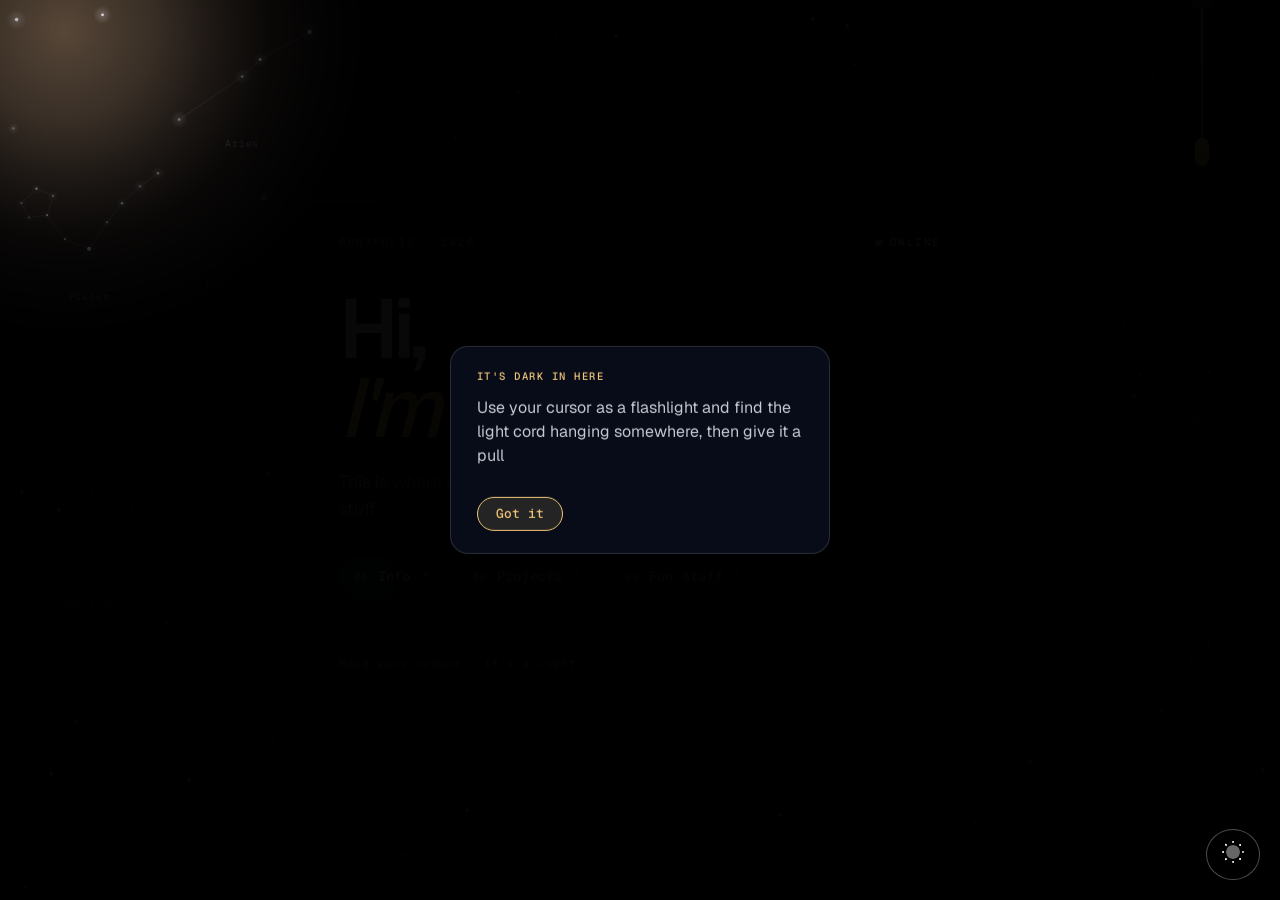
==== commit 28aa6a41: "Update index.html" ====
--- a/index.html
+++ b/index.html
@@ -1,221 +1,232 @@
-<!DOCTYPE html>
-<html lang="en">
-<head>
-    <meta charset="UTF-8">
-    <meta name="viewport" content="width=device-width, initial-scale=1.0, maximum-scale=1.0, user-scalable=no, viewport-fit=cover">
-    <title>Bao's Website</title>
-    <link rel="preconnect" href="https://fonts.googleapis.com">
-    <link rel="preconnect" href="https://fonts.gstatic.com" crossorigin>
-    <link href="https://fonts.googleapis.com/css2?family=Geist:wght@400;500;600&family=Geist+Mono:wght@400;500&display=swap" rel="stylesheet">
-    <link rel="stylesheet" href="design.css">
-</head>
-<body>
-    <div class="card" id="card" data-cast="2.2">
-        <div class="card-top">
-            <span class="card-eyebrow" data-cast="0.7">Portfolio &middot; 2026</span>
-            <span class="card-status" data-cast="0.7"><span class="card-dot"></span>Online</span>
-        </div>
-
-        <div class="card-main">
-            <h1 data-cast="1.3">Hi,<br><em class="orange">I'm Bao!</em></h1>
-            <p data-cast="0.6">This is where I showcase my projects and fun stuff</p>
-
-            <div class="button-group">
-                <button id="btn1" data-cast="1.2"><span class="b-num">01</span>Info<span class="b-arrow">&#8599;</span></button>
-                <button id="btn2" data-cast="1.2"><span class="b-num">02</span>Projects<span class="b-arrow">&#8599;</span></button>
-                <button id="btn3" data-cast="1.2"><span class="b-num">03</span>Fun stuff<span class="b-arrow">&#8599;</span></button>
-            </div>
-        </div>
-
-        <div class="card-foot" id="cardFoot" data-mouse="Move your cursor &mdash; it's a light" data-touch="Touch &amp; drag &mdash; your finger is the light">Move your cursor &mdash; it's a light</div>
-    </div>
-
-    <!-- Popups live outside the card so they sit on the top layer -->
-    <!-- POPUP 1 - Info -->
-    <div class="popup" id="popup1">
-        <div class="popup-content popup-info" id="infoScroll">
-            <button class="close-btn close-btn-info" aria-label="Close">
-                <svg class="close-icon" viewBox="0 0 40 40" xmlns="http://www.w3.org/2000/svg">
-                    <circle class="close-ring" cx="20" cy="20" r="17" fill="none" stroke-width="1.5"/>
-                    <line class="close-line" x1="14" y1="14" x2="26" y2="26" stroke-width="1.5" stroke-linecap="round"/>
-                    <line class="close-line" x1="26" y1="14" x2="14" y2="26" stroke-width="1.5" stroke-linecap="round"/>
-                </svg>
-            </button>
-
-            <div class="info-header">
-                <div class="info-eyebrow">Info</div>
-                <div class="info-id">
-                    <h2 class="info-name">Bao <em>Nguyen</em></h2>
-                    <div class="info-title">Early Access Developer</div>
-                    <div class="info-status"><span class="status-dot"></span>Online</div>
-                </div>
-                <img src="Bao.jpg" alt="Bao" class="info-avatar">
-            </div>
-
-            <div class="info-body">
-
-                <div class="info-section">
-                    <h3 class="section-header"><span class="section-num">01</span><span class="section-title">About</span></h3>
-                    <div class="info-row"><span class="info-label">Full name</span><span class="info-value">Bao Nguyen</span></div>
-                    <div class="info-row"><span class="info-label">Date of birth</span><span class="info-value">Jan 22, 2004</span></div>
-                    <div class="info-row"><span class="info-label">Temporary location</span><span class="info-value">Orlando, Florida, US</span></div>
-                </div>
-
-                <div class="info-section">
-                    <h3 class="section-header"><span class="section-num">02</span><span class="section-title">Spoken languages</span></h3>
-                    <div class="lang-list">
-                        <div class="lang"><span class="lang-name">Vietnamese</span><span class="lang-level">Native</span></div>
-                        <div class="lang"><span class="lang-name">English</span><span class="lang-level">Fluent</span></div>
-                    </div>
-                </div>
-
-                <div class="info-section">
-                    <h3 class="section-header"><span class="section-num">03</span><span class="section-title">Education</span></h3>
-                    <div class="edu-row">
-                        <div class="edu-name">University of Central Florida</div>
-                        <div class="edu-sub">UCF &mdash; Computer Science</div>
-                    </div>
-                    <div class="edu-row">
-                        <div class="edu-name">Valencia College</div>
-                        <div class="edu-sub">Associate of Arts</div>
-                    </div>
-                </div>
-
-                <div class="info-section">
-                    <h3 class="section-header"><span class="section-num">04</span><span class="section-title">Programming languages</span></h3>
-                    <div class="keyboard-tray">
-                        <div class="keyboard-label">Stack &middot; tap a key</div>
-                        <div class="key-row">
-                            <div class="keycap" data-lang="Python" data-pct="100" data-desc="scripting &amp; automation"><div class="kc-face"><span class="kc-label">Python</span><span class="kc-sub">.py</span></div></div>
-                            <div class="keycap" data-lang="HTML" data-pct="100" data-desc="markup &amp; structure"><div class="kc-face"><span class="kc-label">HTML</span><span class="kc-sub">.html</span></div></div>
-                            <div class="keycap" data-lang="CSS" data-pct="100" data-desc="styling &amp; layout"><div class="kc-face"><span class="kc-label">CSS</span><span class="kc-sub">.css</span></div></div>
-                        </div>
-                        <div class="key-row key-row-offset">
-                            <div class="keycap" data-lang="C++" data-pct="95" data-desc="systems &amp; algorithms"><div class="kc-face"><span class="kc-label">C++</span><span class="kc-sub">.cpp</span></div></div>
-                            <div class="keycap" data-lang="JavaScript" data-pct="80" data-desc="web interactivity"><div class="kc-face"><span class="kc-label">JS</span><span class="kc-sub">.js</span></div></div>
-                            <div class="keycap" data-lang="TypeScript" data-pct="50" data-desc="typed JS &amp; safety"><div class="kc-face"><span class="kc-label">TS</span><span class="kc-sub">.ts</span></div></div>
-                        </div>
-                    </div>
-                </div>
-
-                <div class="info-section">
-                    <h3 class="section-header"><span class="section-num">05</span><span class="section-title">Interests</span></h3>
-
-                    <div class="ib-grid">
-                        <div class="ib ib-gaming"><div class="ib-label">Gaming</div><div class="ib-sub">Elden Ring</div></div>
-                        <div class="ib ib-otters"><img src="otter.jpg" alt="Otter"><div class="ib-caption">Otters!!!!</div></div>
-                        <div class="ib ib-webdev"><div class="ib-label">Web dev</div><div class="ib-sub">The magic to build everything from my imagination</div></div>
-                    </div>
-
-                    <div class="now-playing">
-                        <img src="Vivarium.jpg" alt="Album art" class="np-album">
-                        <div class="np-info">
-                            <div class="np-badge">Now playing</div>
-                            <div class="np-song">Vivarium</div>
-                            <div class="np-artist">ADO</div>
-                        </div>
-                        <div class="np-bars"><div class="np-bar"></div><div class="np-bar"></div><div class="np-bar"></div><div class="np-bar"></div><div class="np-bar"></div></div>
-                    </div>
-
-                    <div class="ib-grid ib-grid-half">
-                        <div class="ib"><div class="ib-label">Night reading</div></div>
-                        <div class="ib"><div class="ib-label">Game development</div><div class="ib-sub">Develop logical thinking and problem-solving skills</div></div>
-                    </div>
-                </div>
-
-                <div class="info-section">
-                    <h3 class="section-header"><span class="section-num">06</span><span class="section-title">Social</span></h3>
-                    <a href="https://github.com/Barone-Ng" target="_blank" class="social-link">
-                        <svg width="16" height="16" viewBox="0 0 16 16" fill="currentColor"><path d="M8 0C3.58 0 0 3.58 0 8c0 3.54 2.29 6.53 5.47 7.59.4.07.55-.17.55-.38 0-.19-.01-.82-.01-1.49-2.01.37-2.53-.49-2.69-.94-.09-.23-.48-.94-.82-1.13-.28-.15-.68-.52-.01-.53.63-.01 1.08.58 1.23.82.72 1.21 1.87.87 2.33.66.07-.52.28-.87.51-1.07-1.78-.2-3.64-.89-3.64-3.95 0-.87.31-1.59.82-2.15-.08-.2-.36-1.02.08-2.12 0 0 .67-.21 2.2.82.64-.18 1.32-.27 2-.27.68 0 1.36.09 2 .27 1.53-1.04 2.2-.82 2.2-.82.44 1.1.16 1.92.08 2.12.51.56.82 1.27.82 2.15 0 3.07-1.87 3.75-3.65 3.95.29.25.54.73.54 1.48 0 1.07-.01 1.93-.01 2.2 0 .21.15.46.55.38A8.013 8.013 0 0016 8c0-4.42-3.58-8-8-8z"/></svg>
-                        <span class="social-text"><span class="social-name">GitHub</span><span class="social-handle">@Barone-Ng</span></span>
-                        <span class="social-arrow">&#8599;</span>
-                    </a>
-                    <a href="https://www.instagram.com/itsmebarone/" target="_blank" class="social-link">
-                        <svg width="16" height="16" viewBox="0 0 24 24" fill="none" stroke="currentColor" stroke-width="1.8" stroke-linecap="round" stroke-linejoin="round"><rect x="2" y="2" width="20" height="20" rx="5"/><circle cx="12" cy="12" r="4"/><circle cx="17.5" cy="6.5" r="1" fill="currentColor" stroke="none"/></svg>
-                        <span class="social-text"><span class="social-name">Instagram</span><span class="social-handle">@itsmebarone</span></span>
-                        <span class="social-arrow">&#8599;</span>
-                    </a>
-                    <a href="mailto:baronenguyen2201@gmail.com" class="social-link">
-                        <svg width="16" height="16" viewBox="0 0 24 24" fill="none" stroke="currentColor" stroke-width="1.8" stroke-linecap="round" stroke-linejoin="round"><path d="M4 4h16c1.1 0 2 .9 2 2v12c0 1.1-.9 2-2 2H4c-1.1 0-2-.9-2-2V6c0-1.1.9-2 2-2z"/><polyline points="22,6 12,13 2,6"/></svg>
-                        <span class="social-text"><span class="social-name">Email</span><span class="social-handle">baronenguyen2201@gmail.com</span></span>
-                        <span class="social-arrow">&#8599;</span>
-                    </a>
-                </div>
-
-            </div>
-        </div>
-    </div>
-
-    <!-- POPUP 2 - Projects -->
-    <div class="popup" id="popup2">
-        <div class="popup-content">
-            <span class="close-btn">&times;</span>
-            <h3>Projects</h3>
-            <p>For now, I only have this website!</p>
-        </div>
-    </div>
-
-    <!-- POPUP 3 - Fun stuff -->
-    <div class="popup" id="popup3">
-        <div class="popup-content popup-fun">
-            <span class="close-btn">&times;</span>
-            <h3>Fun stuff</h3>
-            <div class="fun-grid">
-                <a class="fun-btn" href="LightOut.html"><span class="fun-icon">01</span><span class="fun-label">Lights Out</span><span class="fun-arrow">↗</span></a>
-                <a class="fun-btn" href="Tictactoe.html"><span class="fun-icon">02</span><span class="fun-label">Tic-Tac-Toe</span><span class="fun-arrow">↗</span></a>
-                <a class="fun-btn" href="MemoryMatch.html"><span class="fun-icon">03</span><span class="fun-label">Love Match</span><span class="fun-arrow">↗</span></a>
-                <a class="fun-btn" href="Slotmachine.html"><span class="fun-icon">04</span><span class="fun-label">Galaxy Slots</span><span class="fun-arrow">↗</span></a>
-                <a class="fun-btn" href="Wordle.html"><span class="fun-icon">05</span><span class="fun-label">Wordle</span><span class="fun-arrow">↗</span></a>
-                <a class="fun-btn" href="WordSniper.html"><span class="fun-icon">06</span><span class="fun-label">Word Sniper</span><span class="fun-arrow">↗</span></a>
-                <a class="fun-btn" href="Arcane Bloom.html"><span class="fun-icon">07</span><span class="fun-label">Arcane Bloom</span><span class="fun-arrow">↗</span></a>
-            </div>
-        </div>
-    </div>
-
-    <!-- Cursor light -->
-    <div class="light-orb"></div>
-
-    <!-- Darkness: hides everything except where the cursor shines -->
-    <div class="darkness"></div>
-
-    <!-- Light pull cord (top right) -->
-    <div class="pull-cord" id="pullCord">
-        <div class="cord-fixture"></div>
-        <div class="cord-line"></div>
-        <div class="cord-handle" id="cordHandle" data-cast="0.8" role="button" tabindex="0" aria-label="Pull the cord to toggle the lights"></div>
-    </div>
-
-    <!-- Hint popup -->
-    <div class="hint" id="lightHint" role="dialog" aria-label="Hint">
-        <div class="hint-eyebrow">It's dark in here</div>
-        <p id="hintText" data-mouse="Use your cursor as a flashlight and find the light cord hanging somewhere, then give it a pull " data-touch="Drag your finger across the screen as a flashlight and find the light cord hanging somewhere, then tap or pull it ">Use your cursor as a flashlight and find the light cord hanging somewhere, then give it a pull </p>
-        <button id="hintClose" type="button">Got it</button>
-    </div>
-
-    <!-- Zodiac star charts -->
-    <div class="stars-container">
-        <canvas id="zodiacCanvas"></canvas>
-    </div>
-
-    <!-- Aurora -->
-
-
-    <!-- Gradient wave -->
-    <div class="wave-container">
-        <div class="wave"></div>
-        <div class="wave"></div>
-        <div class="wave"></div>
-    </div>
-
-    <button id="themeToggle" class="theme-btn"><img src="[data-uri]" alt="icon" /></button>
-
-    <script>
-        // Double-tap zoom is blocked in CSS (touch-action); only block pinch-zoom here
-        // Optional: Also prevent zoom on gesture (pinch zoom)
-        document.addEventListener('gesturestart', function(e) {
-            e.preventDefault();
-        }, { passive: false });
-    </script>
-    <script src="script.js"></script>
-</body>
-</html>+<!DOCTYPE html>
+<html lang="en">
+<head>
+    <meta charset="UTF-8">
+    <meta name="viewport" content="width=device-width, initial-scale=1.0, maximum-scale=1.0, user-scalable=no, viewport-fit=cover">
+    <title>Bao's Website</title>
+    <link rel="preconnect" href="https://fonts.googleapis.com">
+    <link rel="preconnect" href="https://fonts.gstatic.com" crossorigin>
+    <link href="https://fonts.googleapis.com/css2?family=Geist:wght@400;500;600&family=Geist+Mono:wght@400;500&display=swap" rel="stylesheet">
+    <link rel="stylesheet" href="design.css">
+</head>
+<body>
+    <div class="card" id="card" data-cast="2.2">
+        <div class="card-top">
+            <span class="card-eyebrow" data-cast="0.7">Portfolio &middot; 2026</span>
+            <span class="card-status" data-cast="0.7"><span class="card-dot"></span>Online</span>
+        </div>
+
+        <div class="card-main">
+            <h1 data-cast="1.3">Hi,<br><em class="orange">I'm Bao!</em></h1>
+            <p data-cast="0.6">This is where I showcase my projects and fun stuff</p>
+
+            <div class="button-group">
+                <button id="btn1" data-cast="1.2"><span class="b-num">01</span>Info<span class="b-arrow">&#8599;</span></button>
+                <button id="btn2" data-cast="1.2"><span class="b-num">02</span>Projects<span class="b-arrow">&#8599;</span></button>
+                <button id="btn3" data-cast="1.2"><span class="b-num">03</span>Fun stuff<span class="b-arrow">&#8599;</span></button>
+            </div>
+        </div>
+
+        <div class="card-foot" id="cardFoot" data-mouse="Move your cursor &mdash; it's a light" data-touch="Touch &amp; drag &mdash; your finger is the light">Move your cursor &mdash; it's a light</div>
+    </div>
+
+    <!-- Popups live outside the card so they sit on the top layer -->
+    <!-- POPUP 1 - Info (two cards: fixed top + scrollable bottom) -->
+    <div class="popup" id="popup1">
+        <div class="popup-content popup-info" id="infoScroll">
+
+            <!-- CARD 1: fixed (photo, name, About) -->
+            <div class="info-card info-card-top">
+                <button class="close-btn close-btn-info" aria-label="Close">
+                    <svg class="close-icon" viewBox="0 0 40 40" xmlns="http://www.w3.org/2000/svg">
+                        <circle class="close-ring" cx="20" cy="20" r="17" fill="none" stroke-width="1.5"/>
+                        <line class="close-line" x1="14" y1="14" x2="26" y2="26" stroke-width="1.5" stroke-linecap="round"/>
+                        <line class="close-line" x1="26" y1="14" x2="14" y2="26" stroke-width="1.5" stroke-linecap="round"/>
+                    </svg>
+                </button>
+
+                <div class="info-header">
+                    <div class="info-eyebrow">Info</div>
+                    <div class="info-id">
+                        <h2 class="info-name">Bao <em>Nguyen</em></h2>
+                        <div class="info-title">Early Access Developer</div>
+                        <div class="info-status"><span class="status-dot"></span>Online</div>
+                    </div>
+                    <img src="Bao.jpg" alt="Bao" class="info-avatar">
+                </div>
+
+                <div class="info-body">
+                    <div class="info-section">
+                        <h3 class="section-header"><span class="section-num">01</span><span class="section-title">About</span></h3>
+                        <div class="info-row"><span class="info-label">Full name</span><span class="info-value">Bao Nguyen</span></div>
+                        <div class="info-row"><span class="info-label">Date of birth</span><span class="info-value">Jan 22, 2004</span></div>
+                        <div class="info-row"><span class="info-label">Temporary location</span><span class="info-value">Orlando, Florida, US</span></div>
+                    </div>
+                </div>
+            </div>
+
+            <!-- CARD 2: scrollable (everything else) -->
+            <div class="info-card info-scroll">
+                <div class="info-body">
+
+                    <div class="info-section">
+                        <h3 class="section-header"><span class="section-num">02</span><span class="section-title">Spoken languages</span></h3>
+                        <div class="lang-list">
+                            <div class="lang"><span class="lang-name">Vietnamese</span><span class="lang-level">Native</span></div>
+                            <div class="lang"><span class="lang-name">English</span><span class="lang-level">Fluent</span></div>
+                            <div class="lang"><span class="lang-name">Japanese</span><span class="lang-level">Kindergarten level</span></div>
+                            <div class="lang"><span class="lang-name">Chinese</span><span class="lang-level">Kindergarten level</span></div>
+                        </div>
+                    </div>
+
+                    <div class="info-section">
+                        <h3 class="section-header"><span class="section-num">03</span><span class="section-title">Education</span></h3>
+                        <div class="edu-row">
+                            <div class="edu-name">University of Central Florida</div>
+                            <div class="edu-sub">UCF &mdash; Computer Science</div>
+                        </div>
+                        <div class="edu-row">
+                            <div class="edu-name">Valencia College</div>
+                            <div class="edu-sub">Associate of Arts</div>
+                        </div>
+                    </div>
+
+                    <div class="info-section">
+                        <h3 class="section-header"><span class="section-num">04</span><span class="section-title">Programming languages</span></h3>
+                        <div class="keyboard-tray">
+                            <div class="keyboard-label">Stack &middot; tap a key</div>
+                            <div class="key-row">
+                                <div class="keycap" data-lang="Python" data-pct="100" data-desc="scripting &amp; automation"><div class="kc-face"><span class="kc-label">Python</span><span class="kc-sub">.py</span></div></div>
+                                <div class="keycap" data-lang="HTML" data-pct="100" data-desc="markup &amp; structure"><div class="kc-face"><span class="kc-label">HTML</span><span class="kc-sub">.html</span></div></div>
+                                <div class="keycap" data-lang="CSS" data-pct="100" data-desc="styling &amp; layout"><div class="kc-face"><span class="kc-label">CSS</span><span class="kc-sub">.css</span></div></div>
+                            </div>
+                            <div class="key-row key-row-offset">
+                                <div class="keycap" data-lang="C++" data-pct="95" data-desc="systems &amp; algorithms"><div class="kc-face"><span class="kc-label">C++</span><span class="kc-sub">.cpp</span></div></div>
+                                <div class="keycap" data-lang="JavaScript" data-pct="80" data-desc="web interactivity"><div class="kc-face"><span class="kc-label">JS</span><span class="kc-sub">.js</span></div></div>
+                                <div class="keycap" data-lang="TypeScript" data-pct="50" data-desc="typed JS &amp; safety"><div class="kc-face"><span class="kc-label">TS</span><span class="kc-sub">.ts</span></div></div>
+                            </div>
+                        </div>
+                    </div>
+
+                    <div class="info-section">
+                        <h3 class="section-header"><span class="section-num">05</span><span class="section-title">Interests</span></h3>
+
+                        <div class="ib-grid">
+                            <div class="ib ib-gaming"><div class="ib-label">Gaming</div><div class="ib-sub">Elden Ring</div></div>
+                            <div class="ib ib-otters"><img src="otter.jpg" alt="Otter"><div class="ib-caption">Otters!!!!</div></div>
+                            <div class="ib ib-webdev"><div class="ib-label">Web dev</div><div class="ib-sub">The magic to build everything from my imagination</div></div>
+                        </div>
+
+                        <div class="now-playing">
+                            <img src="Vivarium.jpg" alt="Album art" class="np-album">
+                            <div class="np-info">
+                                <div class="np-badge">Now playing</div>
+                                <div class="np-song">Vivarium</div>
+                                <div class="np-artist">ADO</div>
+                            </div>
+                            <div class="np-bars"><div class="np-bar"></div><div class="np-bar"></div><div class="np-bar"></div><div class="np-bar"></div><div class="np-bar"></div></div>
+                        </div>
+
+                        <div class="ib-grid ib-grid-half">
+                            <div class="ib"><div class="ib-label">Night reading</div></div>
+                            <div class="ib"><div class="ib-label">Game development</div><div class="ib-sub">Develop logical thinking and problem-solving skills</div></div>
+                        </div>
+                    </div>
+
+                    <div class="info-section">
+                        <h3 class="section-header"><span class="section-num">06</span><span class="section-title">Social</span></h3>
+                        <a href="https://github.com/Barone-Ng" target="_blank" class="social-link">
+                            <svg width="16" height="16" viewBox="0 0 16 16" fill="currentColor"><path d="M8 0C3.58 0 0 3.58 0 8c0 3.54 2.29 6.53 5.47 7.59.4.07.55-.17.55-.38 0-.19-.01-.82-.01-1.49-2.01.37-2.53-.49-2.69-.94-.09-.23-.48-.94-.82-1.13-.28-.15-.68-.52-.01-.53.63-.01 1.08.58 1.23.82.72 1.21 1.87.87 2.33.66.07-.52.28-.87.51-1.07-1.78-.2-3.64-.89-3.64-3.95 0-.87.31-1.59.82-2.15-.08-.2-.36-1.02.08-2.12 0 0 .67-.21 2.2.82.64-.18 1.32-.27 2-.27.68 0 1.36.09 2 .27 1.53-1.04 2.2-.82 2.2-.82.44 1.1.16 1.92.08 2.12.51.56.82 1.27.82 2.15 0 3.07-1.87 3.75-3.65 3.95.29.25.54.73.54 1.48 0 1.07-.01 1.93-.01 2.2 0 .21.15.46.55.38A8.013 8.013 0 0016 8c0-4.42-3.58-8-8-8z"/></svg>
+                            <span class="social-text"><span class="social-name">GitHub</span><span class="social-handle">@Barone-Ng</span></span>
+                            <span class="social-arrow">&#8599;</span>
+                        </a>
+                        <a href="https://www.instagram.com/itsmebarone/" target="_blank" class="social-link">
+                            <svg width="16" height="16" viewBox="0 0 24 24" fill="none" stroke="currentColor" stroke-width="1.8" stroke-linecap="round" stroke-linejoin="round"><rect x="2" y="2" width="20" height="20" rx="5"/><circle cx="12" cy="12" r="4"/><circle cx="17.5" cy="6.5" r="1" fill="currentColor" stroke="none"/></svg>
+                            <span class="social-text"><span class="social-name">Instagram</span><span class="social-handle">@itsmebarone</span></span>
+                            <span class="social-arrow">&#8599;</span>
+                        </a>
+                        <a href="mailto:baronenguyen2201@gmail.com" class="social-link">
+                            <svg width="16" height="16" viewBox="0 0 24 24" fill="none" stroke="currentColor" stroke-width="1.8" stroke-linecap="round" stroke-linejoin="round"><path d="M4 4h16c1.1 0 2 .9 2 2v12c0 1.1-.9 2-2 2H4c-1.1 0-2-.9-2-2V6c0-1.1.9-2 2-2z"/><polyline points="22,6 12,13 2,6"/></svg>
+                            <span class="social-text"><span class="social-name">Email</span><span class="social-handle">baronenguyen2201@gmail.com</span></span>
+                            <span class="social-arrow">&#8599;</span>
+                        </a>
+                    </div>
+
+                </div>
+            </div>
+        </div>
+    </div>
+
+    <!-- POPUP 2 - Projects -->
+    <div class="popup" id="popup2">
+        <div class="popup-content">
+            <span class="close-btn">&times;</span>
+            <h3>Projects</h3>
+            <p>For now, I only have this website!</p>
+        </div>
+    </div>
+
+    <!-- POPUP 3 - Fun stuff -->
+    <div class="popup" id="popup3">
+        <div class="popup-content popup-fun">
+            <span class="close-btn">&times;</span>
+            <h3>Fun stuff</h3>
+            <div class="fun-grid">
+                <a class="fun-btn" href="LightOut.html"><span class="fun-icon">01</span><span class="fun-label">Lights Out</span><span class="fun-arrow">↗</span></a>
+                <a class="fun-btn" href="Tictactoe.html"><span class="fun-icon">02</span><span class="fun-label">Tic-Tac-Toe</span><span class="fun-arrow">↗</span></a>
+                <a class="fun-btn" href="MemoryMatch.html"><span class="fun-icon">03</span><span class="fun-label">Love Match</span><span class="fun-arrow">↗</span></a>
+                <a class="fun-btn" href="Slotmachine.html"><span class="fun-icon">04</span><span class="fun-label">Galaxy Slots</span><span class="fun-arrow">↗</span></a>
+                <a class="fun-btn" href="Wordle.html"><span class="fun-icon">05</span><span class="fun-label">Wordle</span><span class="fun-arrow">↗</span></a>
+                <a class="fun-btn" href="WordSniper.html"><span class="fun-icon">06</span><span class="fun-label">Word Sniper</span><span class="fun-arrow">↗</span></a>
+                <a class="fun-btn" href="Arcane Bloom.html"><span class="fun-icon">07</span><span class="fun-label">Arcane Bloom</span><span class="fun-arrow">↗</span></a>
+            </div>
+        </div>
+    </div>
+
+    <!-- Cursor light -->
+    <div class="light-orb"></div>
+
+    <!-- Darkness: hides everything except where the cursor shines -->
+    <div class="darkness"></div>
+
+    <!-- Light pull cord (top right) -->
+    <div class="pull-cord" id="pullCord">
+        <div class="cord-fixture"></div>
+        <div class="cord-line"></div>
+        <div class="cord-handle" id="cordHandle" data-cast="0.8" role="button" tabindex="0" aria-label="Pull the cord to toggle the lights"></div>
+    </div>
+
+    <!-- Hint popup -->
+    <div class="hint" id="lightHint" role="dialog" aria-label="Hint">
+        <div class="hint-eyebrow">It's dark in here</div>
+        <p id="hintText" data-mouse="Use your cursor as a flashlight and find the light cord hanging somewhere, then give it a pull " data-touch="Drag your finger across the screen as a flashlight and find the light cord hanging somewhere, then tap or pull it ">Use your cursor as a flashlight and find the light cord hanging somewhere, then give it a pull </p>
+        <button id="hintClose" type="button">Got it</button>
+    </div>
+
+    <!-- Zodiac star charts -->
+    <div class="stars-container">
+        <canvas id="zodiacCanvas"></canvas>
+    </div>
+
+    <!-- Aurora -->
+
+
+    <!-- Gradient wave -->
+    <div class="wave-container">
+        <div class="wave"></div>
+        <div class="wave"></div>
+        <div class="wave"></div>
+    </div>
+
+    <button id="themeToggle" class="theme-btn"><img src="[data-uri]" alt="icon" /></button>
+
+    <script>
+        // Double-tap zoom is blocked in CSS (touch-action); only block pinch-zoom here
+        // Optional: Also prevent zoom on gesture (pinch zoom)
+        document.addEventListener('gesturestart', function(e) {
+            e.preventDefault();
+        }, { passive: false });
+    </script>
+    <script src="script.js"></script>
+</body>
+</html>
--- a/design.css
+++ b/design.css
@@ -659,270 +659,330 @@
     .card p { font-size: 0.95rem; }
 }
 @media (max-width: 400px) { .card h1 { font-size: 2rem; } }
-
-
-/* ═══ Hero card v2 — cursor is a light source ═══════════ */
-body {
-    --sh: 20, 32, 46;                       /* shadow colour (rgb) */
-    --spot: rgba(255, 255, 255, 0.75);      /* light colour on surfaces */
-    --orb: rgba(255, 255, 255, 0.55);
-    --card-bg: rgba(255, 255, 255, 0.55);
-}
-body.dark {
-    --sh: 0, 0, 0;
-    --spot: rgba(242, 200, 121, 0.22);
-    --orb: rgba(255, 205, 140, 0.20);
-    --card-bg: rgba(28, 36, 66, 0.52);
-}
-
-/* The light itself: a soft glow that follows the cursor */
-.light-orb {
-    position: fixed; top: 0; left: 0;
-    width: 640px; height: 640px; border-radius: 50%;
-    background: radial-gradient(circle, var(--orb) 0%, transparent 65%);
-    mix-blend-mode: screen;
-    pointer-events: none;
-    z-index: 1;
-    will-change: transform;
-}
-
-/* Card shell */
-.card {
-    width: 700px; height: 500px;
-    padding: 36px 48px 30px;
-    align-items: stretch; justify-content: space-between;
-    background: var(--card-bg);
-    border-radius: 28px;
-    overflow: visible;
-    box-shadow:
-        inset 0 1px 0 rgba(255,255,255,0.14),
-        var(--sx, 0px) calc(var(--sy, 0px) + 12px) calc(var(--sb, 30px) * 1.6) calc(var(--sb, 30px) * -0.35) rgba(var(--sh), 0.55);
-    transition: transform 0.3s ease;
-}
-.card:hover {
-    transform: translateY(-4px);
-    box-shadow:
-        inset 0 1px 0 rgba(255,255,255,0.18),
-        var(--sx, 0px) calc(var(--sy, 0px) + 18px) calc(var(--sb, 30px) * 1.8) calc(var(--sb, 30px) * -0.35) rgba(var(--sh), 0.6);
-}
-
-/* Spotlight on the glass surface */
-.card::before, .card::after {
-    content: ""; position: absolute; inset: 0;
-    border-radius: inherit; pointer-events: none; z-index: 0;
-}
-.card::before {
-    background: radial-gradient(420px circle at var(--bx, 30%) var(--by, 20%), var(--spot), transparent 70%);
-}
-/* Lit edge: 1px ring that glows nearest the light */
-.card::after {
-    padding: 1px;
-    background: radial-gradient(260px circle at var(--bx, 30%) var(--by, 20%), rgba(255,255,255,0.85), transparent 75%);
-    -webkit-mask: linear-gradient(#000 0 0) content-box, linear-gradient(#000 0 0);
-    -webkit-mask-composite: xor;
-            mask: linear-gradient(#000 0 0) content-box exclude, linear-gradient(#000 0 0);
-            mask-composite: exclude;
-}
-.card-top, .card-main, .card-foot { position: relative; z-index: 1; }
-
-/* Top row */
-.card-top {
-    display: flex; justify-content: space-between; align-items: center;
-    font: 500 0.68rem/1 var(--mono); letter-spacing: 0.14em; text-transform: uppercase;
-    color: var(--t-muted);
-}
-.card-status { display: inline-flex; align-items: center; gap: 8px; color: var(--t-text); }
-.card-dot {
-    width: 7px; height: 7px; border-radius: 50%; background: #4ade80;
-    box-shadow: 0 0 0 0 rgba(74,222,128,0.6); animation: cardPing 2.4s ease-out infinite;
-}
-@keyframes cardPing {
-    0%   { box-shadow: 0 0 0 0 rgba(74,222,128,0.55); }
-    70%  { box-shadow: 0 0 0 8px rgba(74,222,128,0); }
-    100% { box-shadow: 0 0 0 0 rgba(74,222,128,0); }
-}
-
-/* Headline + copy: cast shadows away from the light */
-.card-main { display: flex; flex-direction: column; align-items: flex-start; }
-.card h1 {
-    font: 600 5.2rem/0.95 var(--sans); letter-spacing: -0.06em;
-    text-shadow:
-        calc(var(--sx, 0px) * 0.35) calc(var(--sy, 0px) * 0.35) calc(var(--sb, 0px) * 0.35) rgba(var(--sh), 0.50),
-        calc(var(--sx, 0px) * 0.70) calc(var(--sy, 0px) * 0.70) calc(var(--sb, 0px) * 0.70) rgba(var(--sh), 0.32),
-        var(--sx, 0px) var(--sy, 0px) calc(var(--sb, 0px) * 1.2) rgba(var(--sh), 0.22);
-}
-.card h1 .orange { font-style: italic; font-weight: 500; letter-spacing: -0.05em; }
-.card p {
-    margin-top: 22px; max-width: 30ch; font-size: 1.1rem; line-height: 1.5;
-    text-shadow: var(--sx, 0px) var(--sy, 0px) var(--sb, 0px) rgba(var(--sh), 0.35);
-}
-.card-eyebrow, .card-status { text-shadow: var(--sx, 0px) var(--sy, 0px) var(--sb, 0px) rgba(var(--sh), 0.35); }
-
-/* Buttons: lit by the cursor, cast their own shadow */
-.card .button-group { margin-top: 34px; gap: 12px; flex-wrap: wrap; }
-.card .button-group button {
-    display: inline-flex; align-items: center; gap: 10px;
-    padding: 13px 16px 13px 14px; border-radius: 999px;
-    font: 500 0.85rem/1 var(--mono);
-    background:
-        radial-gradient(130px circle at var(--bx, 50%) var(--by, 50%), rgba(255,255,255,0.22), transparent 70%),
-        var(--t-tile);
-    border: 1px solid var(--t-line);
-    box-shadow: var(--sx, 0px) var(--sy, 0px) calc(var(--sb, 6px) * 1.4) rgba(var(--sh), 0.40);
-    text-shadow: none;
-    transition: border-color 0.2s, color 0.2s, transform 0.15s;
-}
-.card .button-group button:hover {
-    transform: translateY(-2px);
-    color: var(--t-accent); border-color: var(--t-accent);
-}
-.card .button-group button:active { transform: translateY(1px); }
-.b-num   { font-size: 0.62rem; letter-spacing: 0.08em; color: var(--t-accent); }
-.b-arrow { font-size: 0.8rem; color: var(--t-muted); transition: transform 0.2s, color 0.2s; }
-.card .button-group button:hover .b-arrow { color: var(--t-accent); transform: translate(2px, -2px); }
-
-/* Footer hint */
-.card-foot {
-    font: 400 0.68rem/1 var(--mono); letter-spacing: 0.06em; color: var(--t-muted);
-    padding-top: 18px; border-top: 1px solid var(--t-line);
-}
-
-@media (max-width: 700px) {
-    .card { width: min(94vw, 420px); height: auto; min-height: 420px; padding: 26px 24px 22px; gap: 34px; border-radius: 22px; }
-    .card h1 { font-size: 3.4rem; }
-    .card p { font-size: 0.95rem; }
-    .card .button-group button { font-size: 0.78rem; padding: 11px 14px 11px 12px; }
-}
-@media (max-width: 400px) { .card h1 { font-size: 2.9rem; } }
-
-
-/* ═══ Flashlight mode: the page is dark except under the cursor ═══ */
-.darkness {
-    --lr: 300px;                                   /* light radius */
-    position: fixed; inset: 0;
-    z-index: 100;                                  /* above card, popups and stars */
-    pointer-events: none;                          /* clicks pass straight through */
-    background: radial-gradient(
-        circle var(--lr) at var(--lx, 30vw) var(--ly, 20vh),
-        rgba(0, 0, 0, 0)    0%,
-        rgba(0, 0, 0, 0.18) 30%,
-        rgba(0, 0, 0, 0.80) 70%,
-        rgba(0, 0, 0, 0.97) 100%
-    );
-}
-.theme-btn { z-index: 101; }                       /* keep the theme button findable */
-@media (max-width: 700px) { .darkness { --lr: 200px; } }
-
-
-/* ═══ Light pull cord + hint popup ═══════════════════════ */
-.darkness { transition: opacity 0.6s ease; }
-body.lights-on .darkness { opacity: 0; }
-
-/* Cord hangs from the top-right, sits UNDER the darkness so you have to find it */
-.pull-cord {
-    --pull: 0px;
-    position: fixed; top: 0; right: 64px; width: 28px;
-    z-index: 90;
-    display: flex; flex-direction: column; align-items: center;
-}
-.cord-fixture {
-    width: 20px; height: 9px; border-radius: 0 0 6px 6px;
-    background: #3a3a3f; box-shadow: 0 2px 6px rgba(0,0,0,0.5);
-}
-.cord-line {
-    width: 2px; height: calc(130px + var(--pull));
-    background: linear-gradient(#e6e6e6, #9a9a9a);
-}
-.cord-handle {
-    position: relative;
-    width: 14px; height: 28px; margin-top: -1px;
-    border-radius: 8px;
-    background: linear-gradient(145deg, #ffe3a0, #d9a441);
-    box-shadow:
-        inset 0 1px 0 rgba(255,255,255,0.6),
-        var(--sx, 0px) var(--sy, 0px) calc(var(--sb, 4px) * 1.2) rgba(0,0,0,0.55);
-    cursor: grab; touch-action: none;
-}
-.cord-handle::before { content: ""; position: absolute; inset: -14px -16px; } /* bigger grab area */
-.cord-handle:focus-visible { outline: 2px solid #fff; outline-offset: 3px; }
-.pull-cord.dragging .cord-handle { cursor: grabbing; }
-.pull-cord:not(.dragging) .cord-line { transition: height 0.5s cubic-bezier(0.3, 1.9, 0.5, 1); }
-
-/* Hint popup: above the darkness so it's always readable */
-.hint {
-    position: fixed; top: 50%; left: 50%; z-index: 200;
-    width: min(88vw, 380px); padding: 24px 26px 22px;
-    transform: translate(-50%, -50%);
-    background: rgba(9, 13, 27, 0.94); color: #eef1f8;
-    border: 1px solid rgba(255,255,255,0.14); border-radius: 18px;
-    box-shadow: 0 30px 70px -20px rgba(0,0,0,0.9);
-    -webkit-backdrop-filter: blur(14px); backdrop-filter: blur(14px);
-    font-family: var(--sans);
-    animation: hintIn 0.6s 0.4s ease both;
-    transition: opacity 0.4s ease, transform 0.4s ease, visibility 0.4s;
-}
-.hint-eyebrow { font: 500 0.66rem/1 var(--mono); letter-spacing: 0.14em; text-transform: uppercase; color: #f2c879; }
-.hint p { margin: 14px 0 20px; font-size: 1rem; line-height: 1.5; color: rgba(238,241,248,0.82); }
-.hint button {
-    padding: 10px 18px; border-radius: 999px; cursor: pointer;
-    font: 500 0.8rem/1 var(--mono);
-    background: rgba(242,200,121,0.12); color: #f2c879; border: 1px solid #f2c879;
-    transition: background 0.2s;
-}
-.hint button:hover { background: rgba(242,200,121,0.24); }
-.hint.hide { opacity: 0; visibility: hidden; transform: translate(-50%, -46%); pointer-events: none; animation: none; }
-@keyframes hintIn { from { opacity: 0; transform: translate(-50%, -44%); } to { opacity: 1; transform: translate(-50%, -50%); } }
-
-@media (max-width: 700px) { .pull-cord { right: 24px; } .cord-line { height: calc(100px + var(--pull)); } }
-
-
-/* ═══ Popups: always the top layer (above card, orb, cord; below flashlight) ═══ */
-.popup { z-index: 95; }
-
-
-/* ═══ Touch / phone friendly ═══════════════════════════ */
-/* The page itself never pans, so a dragging finger keeps firing pointermove (= moves the light). */
-html, body {
-    touch-action: none;
-    overscroll-behavior: none;
-    -webkit-tap-highlight-color: transparent;
-    -webkit-user-select: none; user-select: none;
-    -webkit-touch-callout: none;
-}
-body { height: 100vh; height: 100dvh; }
-/* Tabs can still scroll vertically with a finger */
-.popup-info { touch-action: pan-y; overscroll-behavior: contain; max-height: 85vh; max-height: 85dvh; }
-button, a, .keycap, .cord-handle { touch-action: manipulation; }
-.cord-handle { touch-action: none; }
-
-/* No sticky "hover" states on touch screens */
-@media (hover: none) {
-    .card:hover { transform: none; }
-    .card .button-group button:hover { transform: none; color: var(--t-text); border-color: var(--t-line); }
-    .card .button-group button:hover .b-arrow { transform: none; color: var(--t-muted); }
-    .card .button-group button:active { color: var(--t-accent); border-color: var(--t-accent); transform: scale(0.97); }
-    .fun-btn:hover { transform: none; background: var(--t-tile); border-color: var(--t-line); }
-    .fun-btn:active { background: color-mix(in srgb, var(--t-accent) 9%, transparent); border-color: var(--t-accent); }
-}
-
-/* Phone layout */
-@media (max-width: 700px) {
-    .light-orb { width: 420px; height: 420px; }
-    .card .button-group button { min-height: 44px; }
-    .popup-info { width: min(94vw, 420px); max-height: 88vh; max-height: 88dvh; }
-    .popup-info .info-name { font-size: 2.3rem; }
-    .popup-info .info-header, .popup-info .info-body { padding-left: 20px; padding-right: 20px; }
-    .popup-info .key-row { flex-wrap: wrap; }
-    .popup-info .keycap { flex: 0 0 calc((100% - 16px) / 3); }
-    .popup-info .key-row-offset { margin-left: 0; }
-    .popup-info .info-row { grid-template-columns: 110px 1fr; }
-    .card .popup-info .close-btn-info, .popup .popup-info .close-btn-info { width: 44px; height: 44px; top: 8px; right: 8px; }
-    .popup-fun { width: min(94vw, 360px); }
-    .fun-btn { min-height: 76px; }
-    .hint { padding: 20px; }
-    .theme-btn { bottom: max(20px, env(safe-area-inset-bottom)); right: 20px; }
-}
-
-
+
+
+/* ═══ Hero card v2 — cursor is a light source ═══════════ */
+body {
+    --sh: 20, 32, 46;                       /* shadow colour (rgb) */
+    --si: 1.3;                              /* SHADOW STRENGTH: 1 = old look, higher = stronger */
+    --spot: rgba(255, 255, 255, 0.75);      /* light colour on surfaces */
+    --orb: rgba(255, 255, 255, 0.55);
+    --card-bg: rgba(255, 255, 255, 0.55);
+}
+body.dark {
+    --sh: 0, 0, 0;
+    --si: 1.8;
+    --spot: rgba(242, 200, 121, 0.30);      /* brighter lit surface so shadows read */
+    --orb: rgba(255, 205, 140, 0.34);
+    --card-bg: rgba(28, 36, 66, 0.52);
+}
+
+/* The light itself: a soft glow that follows the cursor */
+.light-orb {
+    position: fixed; top: 0; left: 0;
+    width: 900px; height: 900px; border-radius: 50%;
+    background: radial-gradient(circle, var(--orb) 0%, transparent 65%);
+    mix-blend-mode: screen;
+    pointer-events: none;
+    z-index: 1;
+    will-change: transform;
+}
+
+/* Card shell */
+.card {
+    width: 700px; height: 500px;
+    padding: 36px 48px 30px;
+    align-items: stretch; justify-content: space-between;
+    background: var(--card-bg);
+    border-radius: 28px;
+    overflow: visible;
+    box-shadow:
+        inset 0 1px 0 rgba(255,255,255,0.14),
+        var(--sx, 0px) calc(var(--sy, 0px) + 12px) calc(var(--sb, 30px) * 1.3) calc(var(--sb, 30px) * -0.2) rgba(var(--sh), calc(0.75 * var(--si)));
+    transition: transform 0.3s ease;
+}
+.card:hover {
+    transform: translateY(-4px);
+    box-shadow:
+        inset 0 1px 0 rgba(255,255,255,0.18),
+        var(--sx, 0px) calc(var(--sy, 0px) + 18px) calc(var(--sb, 30px) * 1.5) calc(var(--sb, 30px) * -0.2) rgba(var(--sh), calc(0.8 * var(--si)));
+}
+
+/* Spotlight on the glass surface */
+.card::before, .card::after {
+    content: ""; position: absolute; inset: 0;
+    border-radius: inherit; pointer-events: none; z-index: 0;
+}
+.card::before {
+    background: radial-gradient(420px circle at var(--bx, 30%) var(--by, 20%), var(--spot), transparent 70%);
+}
+/* Lit edge: 1px ring that glows nearest the light */
+.card::after {
+    padding: 1px;
+    background: radial-gradient(260px circle at var(--bx, 30%) var(--by, 20%), rgba(255,255,255,0.85), transparent 75%);
+    -webkit-mask: linear-gradient(#000 0 0) content-box, linear-gradient(#000 0 0);
+    -webkit-mask-composite: xor;
+            mask: linear-gradient(#000 0 0) content-box exclude, linear-gradient(#000 0 0);
+            mask-composite: exclude;
+}
+.card-top, .card-main, .card-foot { position: relative; z-index: 1; }
+
+/* Top row */
+.card-top {
+    display: flex; justify-content: space-between; align-items: center;
+    font: 500 0.68rem/1 var(--mono); letter-spacing: 0.14em; text-transform: uppercase;
+    color: var(--t-muted);
+}
+.card-status { display: inline-flex; align-items: center; gap: 8px; color: var(--t-text); }
+.card-dot {
+    width: 7px; height: 7px; border-radius: 50%; background: #4ade80;
+    box-shadow: 0 0 0 0 rgba(74,222,128,0.6); animation: cardPing 2.4s ease-out infinite;
+}
+@keyframes cardPing {
+    0%   { box-shadow: 0 0 0 0 rgba(74,222,128,0.55); }
+    70%  { box-shadow: 0 0 0 8px rgba(74,222,128,0); }
+    100% { box-shadow: 0 0 0 0 rgba(74,222,128,0); }
+}
+
+/* Headline + copy: cast shadows away from the light */
+.card-main { display: flex; flex-direction: column; align-items: flex-start; }
+.card h1 {
+    font: 600 5.2rem/0.95 var(--sans); letter-spacing: -0.06em;
+    text-shadow:
+        calc(var(--sx, 0px) * 0.10) calc(var(--sy, 0px) * 0.10) 0 rgba(var(--sh), calc(0.90 * var(--si))),
+        calc(var(--sx, 0px) * 0.30) calc(var(--sy, 0px) * 0.30) calc(var(--sb, 0px) * 0.15) rgba(var(--sh), calc(0.85 * var(--si))),
+        calc(var(--sx, 0px) * 0.60) calc(var(--sy, 0px) * 0.60) calc(var(--sb, 0px) * 0.45) rgba(var(--sh), calc(0.60 * var(--si))),
+        var(--sx, 0px) var(--sy, 0px) calc(var(--sb, 0px) * 0.90) rgba(var(--sh), calc(0.45 * var(--si)));
+}
+.card h1 .orange { font-style: italic; font-weight: 500; letter-spacing: -0.05em; }
+.card p {
+    margin-top: 22px; max-width: 30ch; font-size: 1.1rem; line-height: 1.5;
+    text-shadow:
+        calc(var(--sx, 0px) * 0.15) calc(var(--sy, 0px) * 0.15) 0 rgba(var(--sh), calc(0.70 * var(--si))),
+        var(--sx, 0px) var(--sy, 0px) var(--sb, 0px) rgba(var(--sh), calc(0.50 * var(--si)));
+}
+.card-eyebrow, .card-status {
+    text-shadow:
+        calc(var(--sx, 0px) * 0.15) calc(var(--sy, 0px) * 0.15) 0 rgba(var(--sh), calc(0.70 * var(--si))),
+        var(--sx, 0px) var(--sy, 0px) var(--sb, 0px) rgba(var(--sh), calc(0.50 * var(--si)));
+}
+
+/* Buttons: lit by the cursor, cast their own shadow */
+.card .button-group { margin-top: 34px; gap: 12px; flex-wrap: wrap; }
+.card .button-group button {
+    display: inline-flex; align-items: center; gap: 10px;
+    padding: 13px 16px 13px 14px; border-radius: 999px;
+    font: 500 0.85rem/1 var(--mono);
+    background:
+        radial-gradient(130px circle at var(--bx, 50%) var(--by, 50%), rgba(255,255,255,0.22), transparent 70%),
+        var(--t-tile);
+    border: 1px solid var(--t-line);
+    box-shadow:
+        calc(var(--sx, 0px) * 0.3) calc(var(--sy, 0px) * 0.3) 0 rgba(var(--sh), calc(0.50 * var(--si))),
+        var(--sx, 0px) var(--sy, 0px) calc(var(--sb, 6px) * 1.2) rgba(var(--sh), calc(0.65 * var(--si)));
+    text-shadow: none;
+    transition: border-color 0.2s, color 0.2s, transform 0.15s;
+}
+.card .button-group button:hover {
+    transform: translateY(-2px);
+    color: var(--t-accent); border-color: var(--t-accent);
+}
+.card .button-group button:active { transform: translateY(1px); }
+.b-num   { font-size: 0.62rem; letter-spacing: 0.08em; color: var(--t-accent); }
+.b-arrow { font-size: 0.8rem; color: var(--t-muted); transition: transform 0.2s, color 0.2s; }
+.card .button-group button:hover .b-arrow { color: var(--t-accent); transform: translate(2px, -2px); }
+
+/* Footer hint */
+.card-foot {
+    font: 400 0.68rem/1 var(--mono); letter-spacing: 0.06em; color: var(--t-muted);
+    padding-top: 18px; border-top: 1px solid var(--t-line);
+}
+
+@media (max-width: 700px) {
+    .card { width: min(94vw, 420px); height: auto; min-height: 420px; padding: 26px 24px 22px; gap: 34px; border-radius: 22px; }
+    .card h1 { font-size: 3.4rem; }
+    .card p { font-size: 0.95rem; }
+    .card .button-group button { font-size: 0.78rem; padding: 11px 14px 11px 12px; }
+}
+@media (max-width: 400px) { .card h1 { font-size: 2.9rem; } }
+
+
+/* ═══ Flashlight mode: the page is dark except under the cursor ═══ */
+.darkness {
+    --lr: 300px;                                   /* light radius */
+    position: fixed; inset: 0;
+    z-index: 100;                                  /* above card, popups and stars */
+    pointer-events: none;                          /* clicks pass straight through */
+    background: radial-gradient(
+        circle var(--lr) at var(--lx, 30vw) var(--ly, 20vh),
+        rgba(0, 0, 0, 0)    0%,
+        rgba(0, 0, 0, 0.18) 30%,
+        rgba(0, 0, 0, 0.80) 70%,
+        rgba(0, 0, 0, 0.97) 100%
+    );
+}
+.theme-btn { z-index: 101; }                       /* keep the theme button findable */
+@media (max-width: 700px) { .darkness { --lr: 200px; } }
+
+
+/* ═══ Light pull cord + hint popup ═══════════════════════ */
+.darkness { transition: opacity 0.6s ease; }
+body.lights-on .darkness { opacity: 0; }
+
+/* Cord hangs from the top-right, sits UNDER the darkness so you have to find it */
+.pull-cord {
+    --pull: 0px;
+    position: fixed; top: 0; right: 64px; width: 28px;
+    z-index: 90;
+    display: flex; flex-direction: column; align-items: center;
+}
+.cord-fixture {
+    width: 20px; height: 9px; border-radius: 0 0 6px 6px;
+    background: #3a3a3f; box-shadow: 0 2px 6px rgba(0,0,0,0.5);
+}
+.cord-line {
+    width: 2px; height: calc(130px + var(--pull));
+    background: linear-gradient(#e6e6e6, #9a9a9a);
+}
+.cord-handle {
+    position: relative;
+    width: 14px; height: 28px; margin-top: -1px;
+    border-radius: 8px;
+    background: linear-gradient(145deg, #ffe3a0, #d9a441);
+    box-shadow:
+        inset 0 1px 0 rgba(255,255,255,0.6),
+        var(--sx, 0px) var(--sy, 0px) calc(var(--sb, 4px) * 1.0) rgba(0,0,0,0.95);
+    cursor: grab; touch-action: none;
+}
+.cord-handle::before { content: ""; position: absolute; inset: -14px -16px; } /* bigger grab area */
+.cord-handle:focus-visible { outline: 2px solid #fff; outline-offset: 3px; }
+.pull-cord.dragging .cord-handle { cursor: grabbing; }
+.pull-cord:not(.dragging) .cord-line { transition: height 0.5s cubic-bezier(0.3, 1.9, 0.5, 1); }
+
+/* Hint popup: above the darkness so it's always readable */
+.hint {
+    position: fixed; top: 50%; left: 50%; z-index: 200;
+    width: min(88vw, 380px); padding: 24px 26px 22px;
+    transform: translate(-50%, -50%);
+    background: rgba(9, 13, 27, 0.94); color: #eef1f8;
+    border: 1px solid rgba(255,255,255,0.14); border-radius: 18px;
+    box-shadow: 0 30px 70px -20px rgba(0,0,0,0.9);
+    -webkit-backdrop-filter: blur(14px); backdrop-filter: blur(14px);
+    font-family: var(--sans);
+    animation: hintIn 0.6s 0.4s ease both;
+    transition: opacity 0.4s ease, transform 0.4s ease, visibility 0.4s;
+}
+.hint-eyebrow { font: 500 0.66rem/1 var(--mono); letter-spacing: 0.14em; text-transform: uppercase; color: #f2c879; }
+.hint p { margin: 14px 0 20px; font-size: 1rem; line-height: 1.5; color: rgba(238,241,248,0.82); }
+.hint button {
+    padding: 10px 18px; border-radius: 999px; cursor: pointer;
+    font: 500 0.8rem/1 var(--mono);
+    background: rgba(242,200,121,0.12); color: #f2c879; border: 1px solid #f2c879;
+    transition: background 0.2s;
+}
+.hint button:hover { background: rgba(242,200,121,0.24); }
+.hint.hide { opacity: 0; visibility: hidden; transform: translate(-50%, -46%); pointer-events: none; animation: none; }
+@keyframes hintIn { from { opacity: 0; transform: translate(-50%, -44%); } to { opacity: 1; transform: translate(-50%, -50%); } }
+
+@media (max-width: 700px) { .pull-cord { right: 24px; } .cord-line { height: calc(100px + var(--pull)); } }
+
+
+/* ═══ Popups: always the top layer (above card, orb, cord; below flashlight) ═══ */
+.popup { z-index: 95; }
+
+
+/* ═══ Touch / phone friendly ═══════════════════════════ */
+/* The page itself never pans, so a dragging finger keeps firing pointermove (= moves the light). */
+html, body {
+    touch-action: none;
+    overscroll-behavior: none;
+    -webkit-tap-highlight-color: transparent;
+    -webkit-user-select: none; user-select: none;
+    -webkit-touch-callout: none;
+}
+body { height: 100vh; height: 100dvh; }
+/* Tabs can still scroll vertically with a finger */
+.popup-info { touch-action: pan-y; overscroll-behavior: contain; max-height: 85vh; max-height: 85dvh; }
+button, a, .keycap, .cord-handle { touch-action: manipulation; }
+.cord-handle { touch-action: none; }
+
+/* No sticky "hover" states on touch screens */
+@media (hover: none) {
+    .card:hover { transform: none; }
+    .card .button-group button:hover { transform: none; color: var(--t-text); border-color: var(--t-line); }
+    .card .button-group button:hover .b-arrow { transform: none; color: var(--t-muted); }
+    .card .button-group button:active { color: var(--t-accent); border-color: var(--t-accent); transform: scale(0.97); }
+    .fun-btn:hover { transform: none; background: var(--t-tile); border-color: var(--t-line); }
+    .fun-btn:active { background: color-mix(in srgb, var(--t-accent) 9%, transparent); border-color: var(--t-accent); }
+}
+
+/* Phone layout */
+@media (max-width: 700px) {
+    .light-orb { width: 420px; height: 420px; }
+    .card .button-group button { min-height: 44px; }
+    .popup-info { width: min(94vw, 420px); max-height: 88vh; max-height: 88dvh; }
+    .popup-info .info-name { font-size: 2.3rem; }
+    .popup-info .info-header, .popup-info .info-body { padding-left: 20px; padding-right: 20px; }
+    .popup-info .key-row { flex-wrap: wrap; }
+    .popup-info .keycap { flex: 0 0 calc((100% - 16px) / 3); }
+    .popup-info .key-row-offset { margin-left: 0; }
+    .popup-info .info-row { grid-template-columns: 110px 1fr; }
+    .card .popup-info .close-btn-info, .popup .popup-info .close-btn-info { width: 44px; height: 44px; top: 8px; right: 8px; }
+    .popup-fun { width: min(94vw, 360px); }
+    .fun-btn { min-height: 76px; }
+    .hint { padding: 20px; }
+    .theme-btn { bottom: max(20px, env(safe-area-inset-bottom)); right: 20px; }
+}
+
+
 /* ═══ Zodiac star charts (canvas) ═══════════════════════ */
-#zodiacCanvas { position: fixed; top: 0; left: 0; pointer-events: none; z-index: 0; }+#zodiacCanvas { position: fixed; top: 0; left: 0; pointer-events: none; z-index: 0; }
+
+
+/* ═══ Otter tile: round photo ═══════════ */
+.popup-info .ib-otters {
+    background: transparent; border-color: transparent; overflow: visible;
+    display: flex; align-items: center; justify-content: center;
+}
+.popup-info .ib-otters:hover { border-color: transparent; }
+.popup-info .ib-otters img {
+    position: static; inset: auto; width: 100%; height: auto; aspect-ratio: 1 / 1;
+    object-fit: cover; border-radius: 50%;
+    /* trims the baked-in checkerboard at the edges of the JPG */
+    clip-path: circle(45%); transform: scale(1.06);
+}
+.popup-info .ib-otters .ib-caption { z-index: 2; white-space: nowrap; }
+
+/* ═══ Now playing: round, spinning record ═══════════ */
+.popup-info .np-album {
+    border-radius: 50%; animation: albumSpin 8s linear infinite;
+    box-shadow: 0 0 0 1px var(--rule), 0 2px 8px rgba(0,0,0,0.25);
+}
+@keyframes albumSpin { to { transform: rotate(360deg); } }
+@media (prefers-reduced-motion: reduce) { .popup-info .np-album { animation: none; } }
+
+/* ═══ Light mode: softer cast shadows (no hard "double vision" copy) ═══════════ */
+body:not(.dark) { --si: 0.6; }
+body:not(.dark) .card h1 {
+    text-shadow:
+        calc(var(--sx, 0px) * 0.30) calc(var(--sy, 0px) * 0.30) calc(var(--sb, 0px) * 0.30) rgba(var(--sh), calc(0.45 * var(--si))),
+        var(--sx, 0px) var(--sy, 0px) calc(var(--sb, 0px) * 0.90) rgba(var(--sh), calc(0.30 * var(--si)));
+}
+body:not(.dark) .card p,
+body:not(.dark) .card-eyebrow,
+body:not(.dark) .card-status {
+    text-shadow: calc(var(--sx, 0px) * 0.5) calc(var(--sy, 0px) * 0.5) calc(var(--sb, 0px) * 0.6) rgba(var(--sh), calc(0.35 * var(--si)));
+}
+body:not(.dark) .card .button-group button {
+    box-shadow: calc(var(--sx, 0px) * 0.6) calc(var(--sy, 0px) * 0.6) calc(var(--sb, 6px) * 1.0) rgba(var(--sh), calc(0.35 * var(--si)));
+}
+body:not(.dark) .card {
+    box-shadow:
+        inset 0 1px 0 rgba(255,255,255,0.14),
+        var(--sx, 0px) calc(var(--sy, 0px) + 12px) calc(var(--sb, 30px) * 1.3) calc(var(--sb, 30px) * -0.2) rgba(var(--sh), calc(0.45 * var(--si)));
+}
+body:not(.dark) .card:hover {
+    box-shadow:
+        inset 0 1px 0 rgba(255,255,255,0.18),
+        var(--sx, 0px) calc(var(--sy, 0px) + 18px) calc(var(--sb, 30px) * 1.5) calc(var(--sb, 30px) * -0.2) rgba(var(--sh), calc(0.5 * var(--si)));
+}
